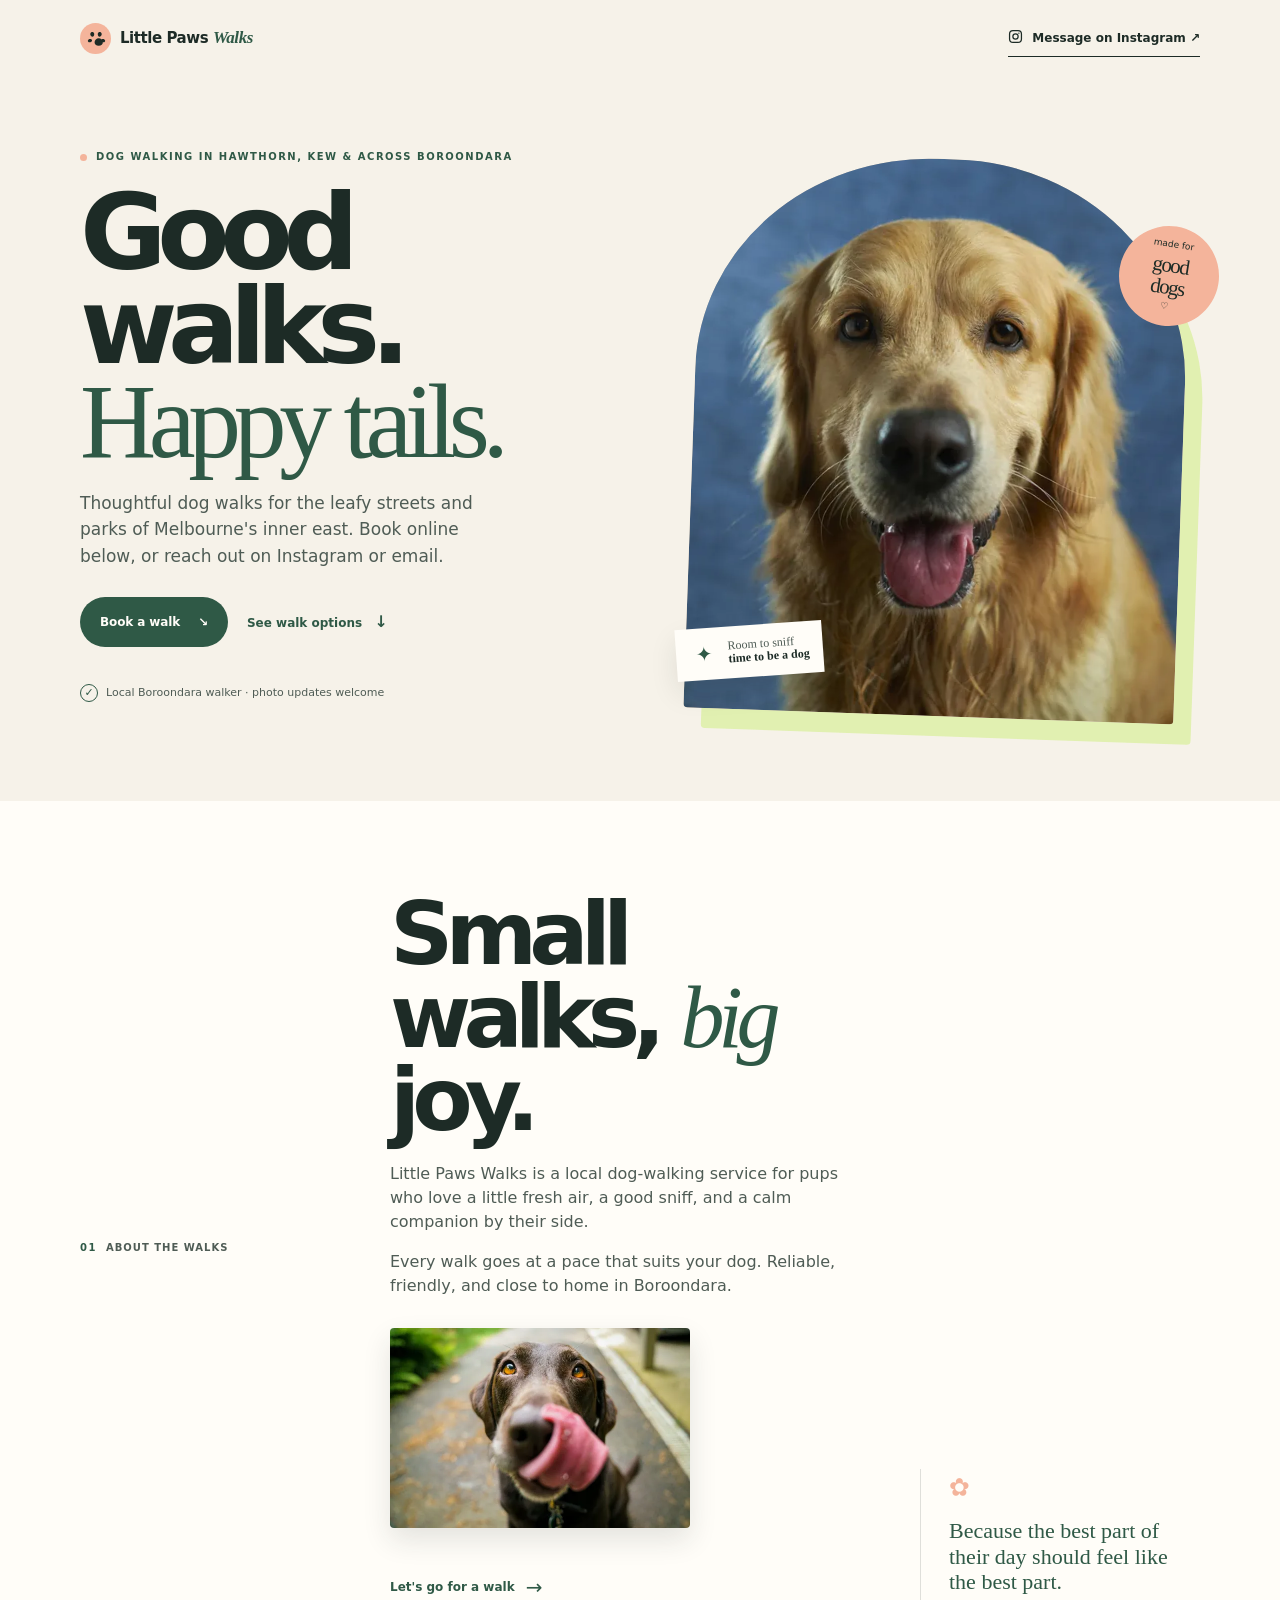
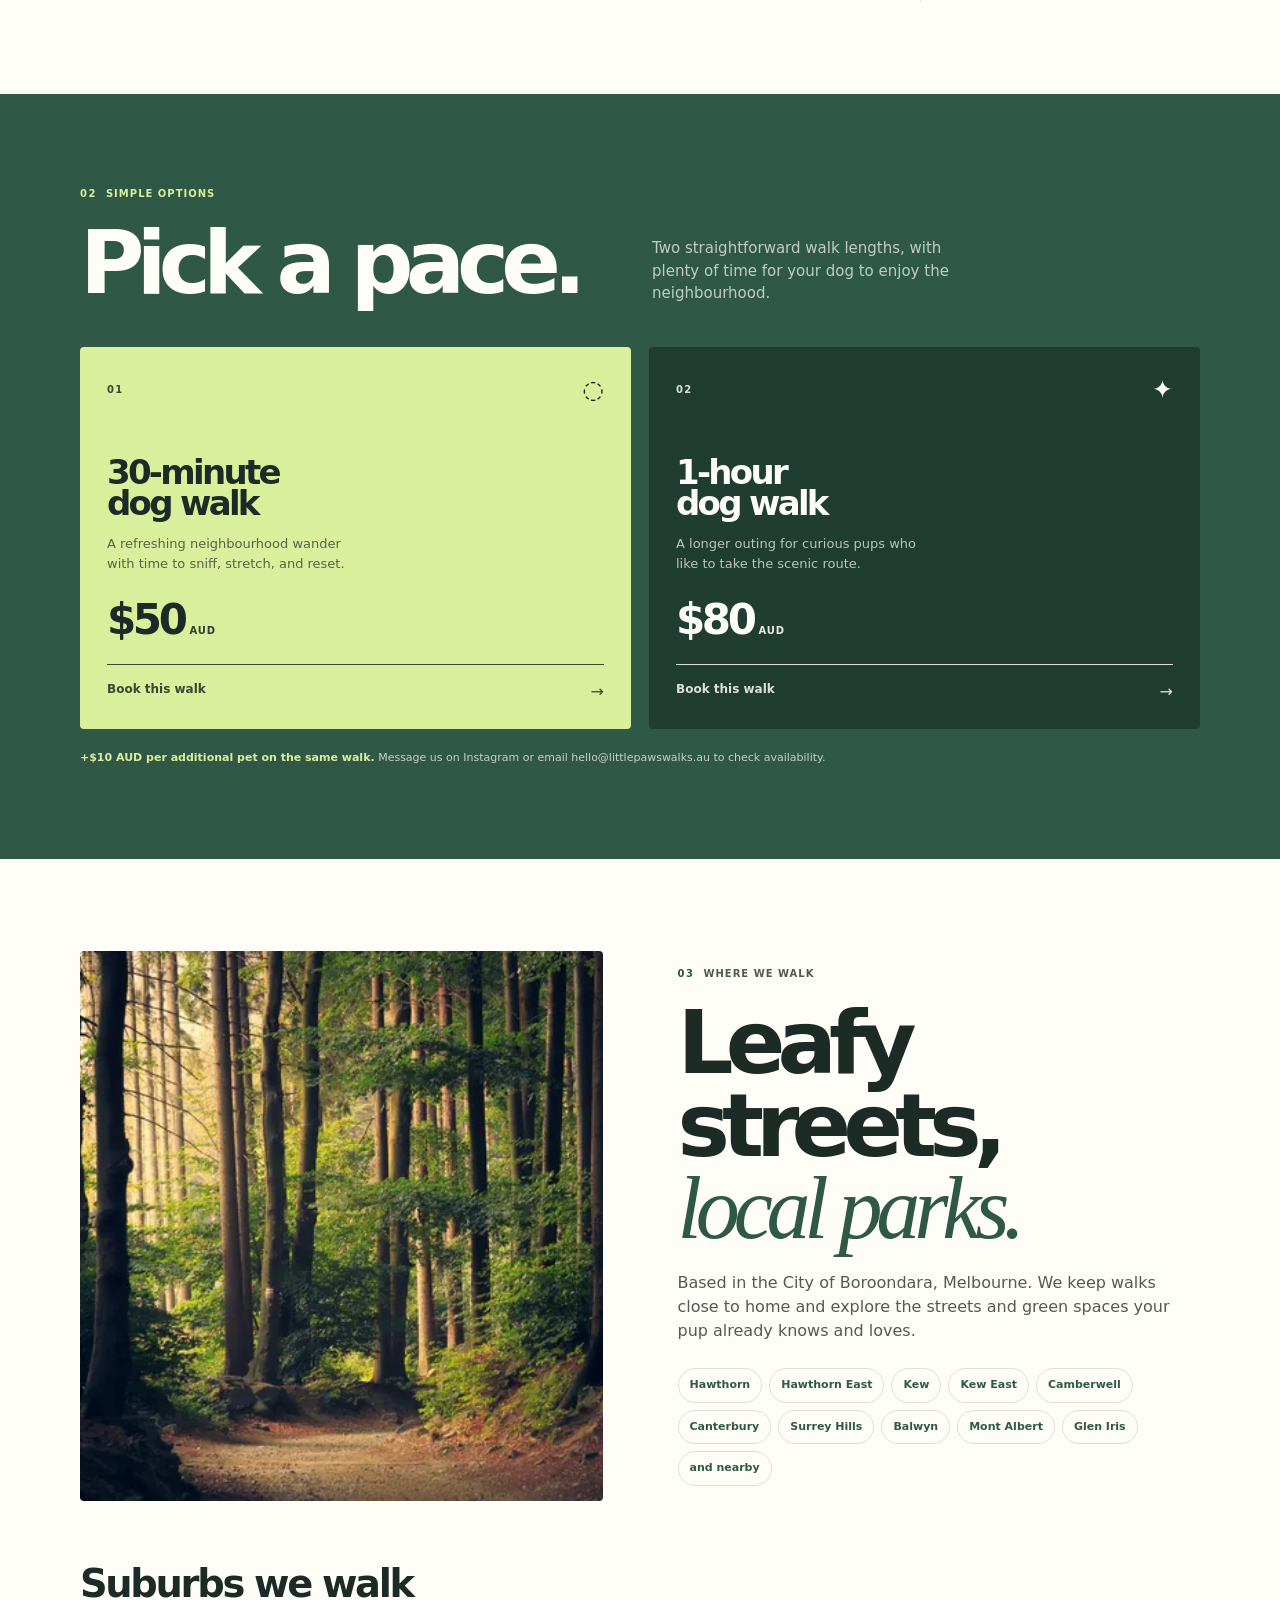
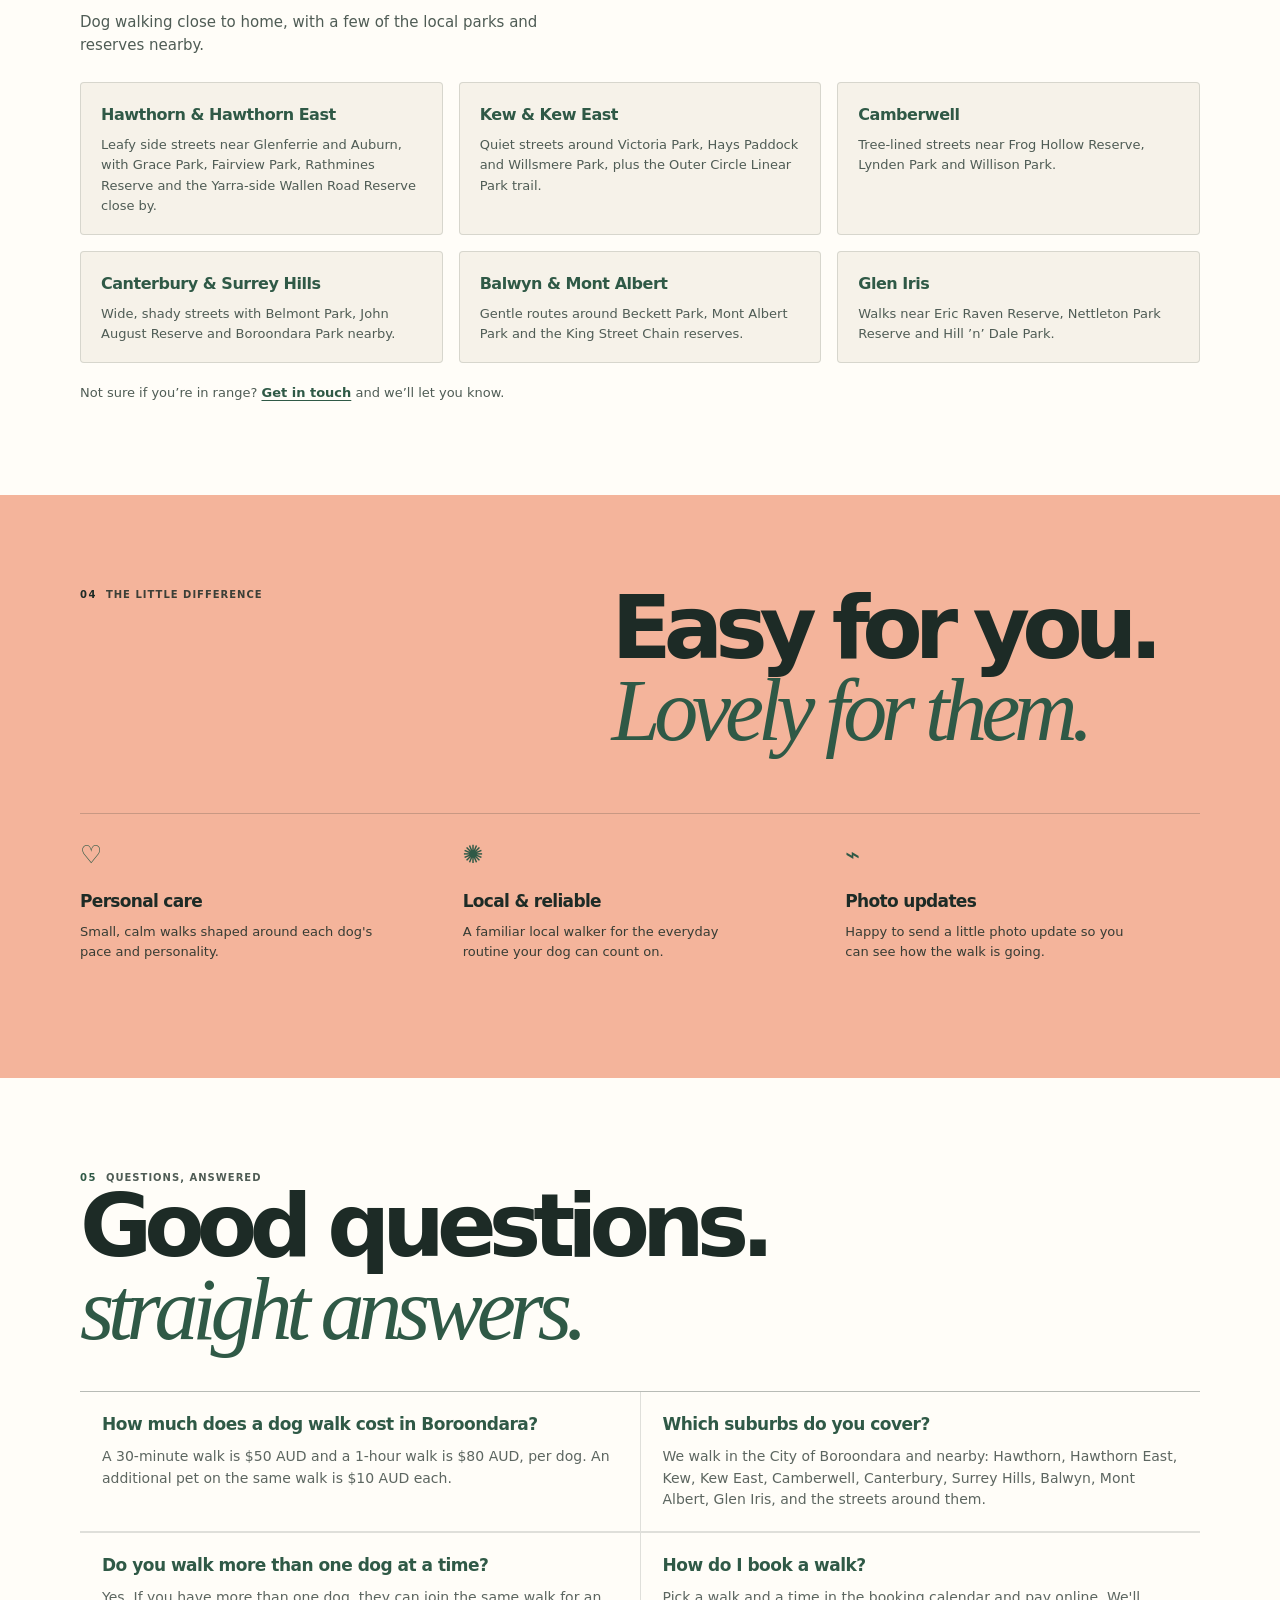
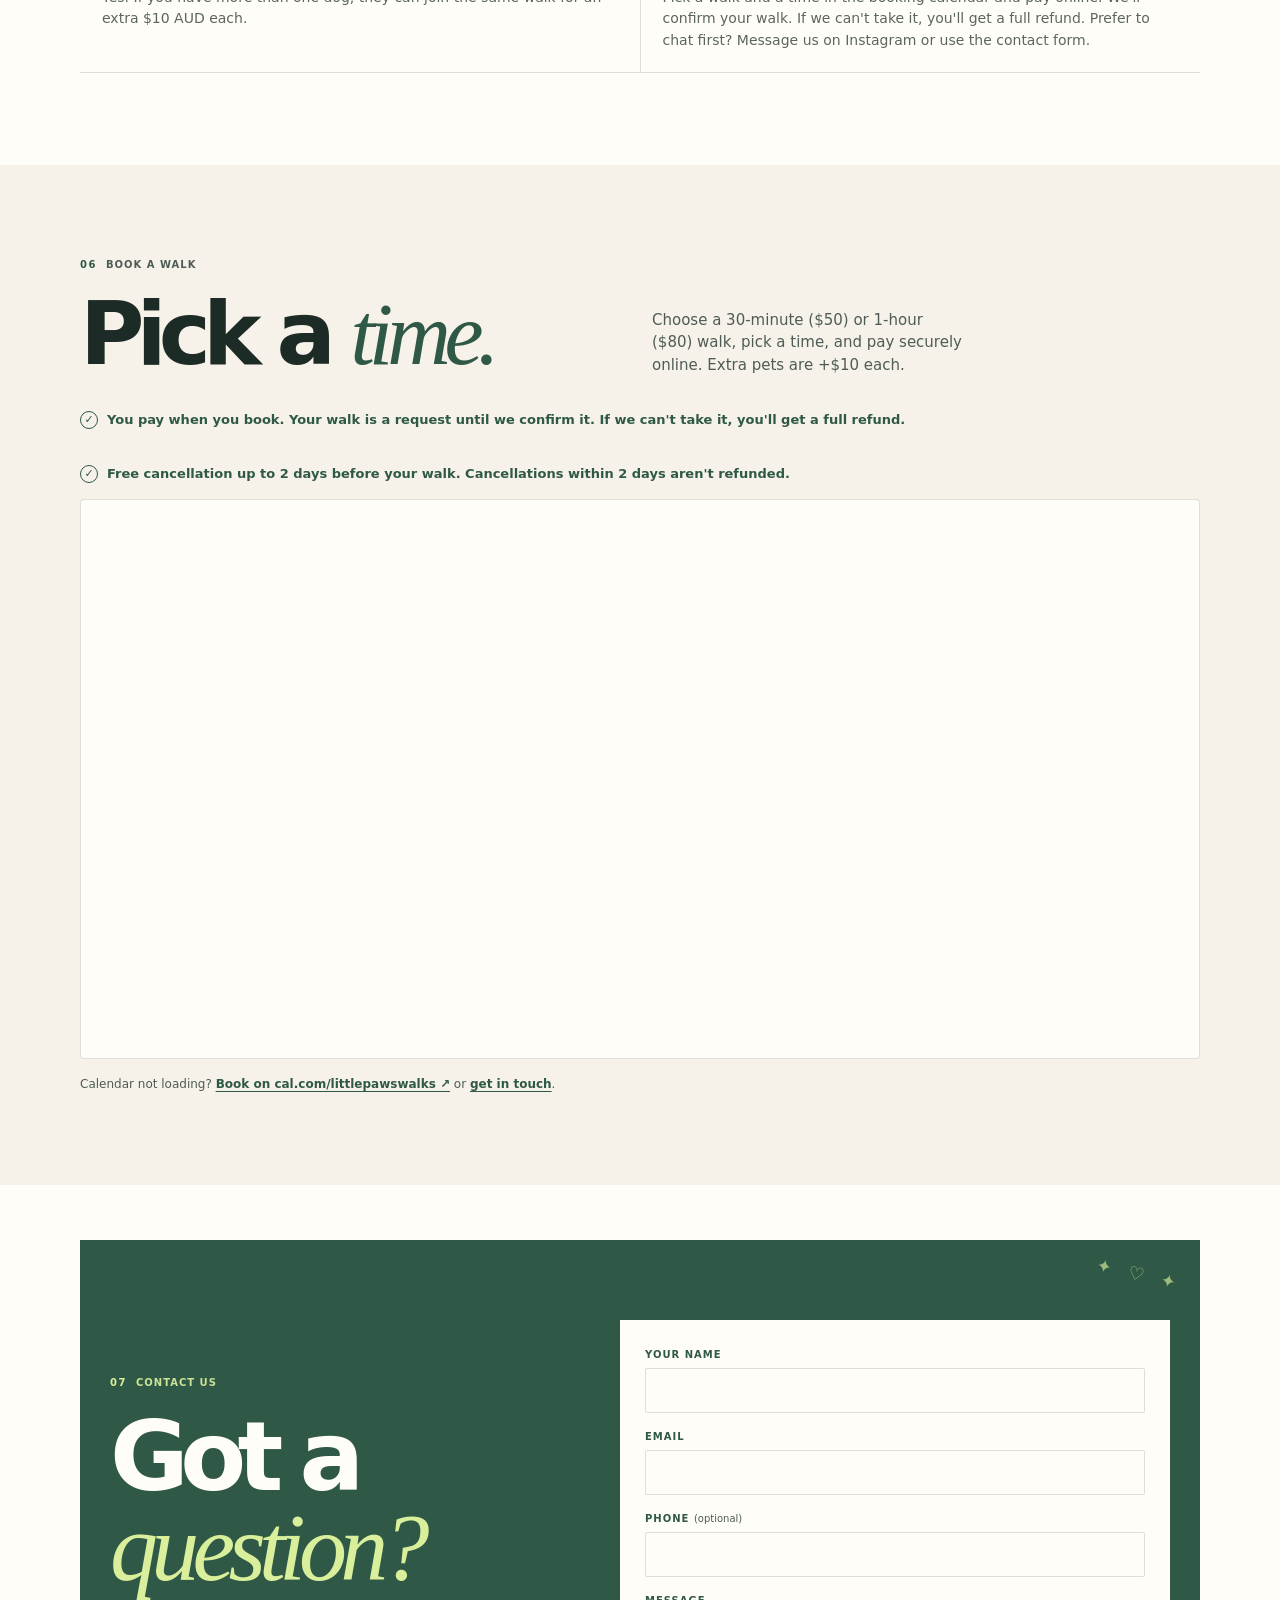
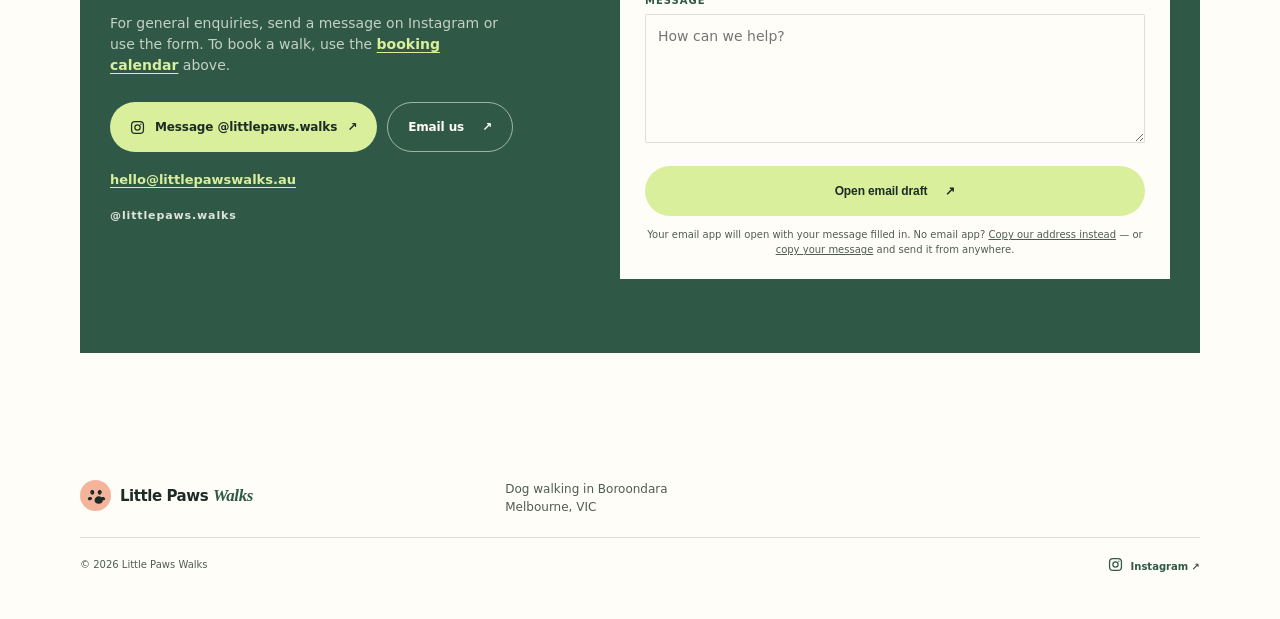
==== index.html @ 353a5e63 "Add FAQPage schema, app icons, geo meta, form copy fallback; fix manifest copy - FAQPage JSON-LD for" ====
<!doctype html>
<html lang="en">
<head>
  <meta charset="utf-8">
  <meta name="viewport" content="width=device-width, initial-scale=1">
  <meta name="description" content="Friendly dog walks in Hawthorn, Kew, Camberwell, Balwyn, Glen Iris and across Boroondara. 30-minute walks $50, 1-hour walks $80. Book online.">
  <title>Dog Walker in Hawthorn, Kew &amp; Boroondara | Little Paws Walks</title>
  <link rel="preload" as="image" type="image/webp" href="assets/dog-on-walk-600.webp" imagesrcset="assets/dog-on-walk-600.webp 600w, assets/dog-on-walk-800.webp 800w, assets/dog-on-walk-1000.webp 1000w" imagesizes="(min-width: 1020px) 490px, (min-width: 700px) 50vw, 100vw" fetchpriority="high">
  <link rel="stylesheet" href="styles.css">
  <link rel="preconnect" href="https://app.cal.com" crossorigin>
  <meta name="robots" content="index, follow">
  <link rel="canonical" href="https://littlepawswalks.au/">
  <meta property="og:type" content="website">
  <meta property="og:url" content="https://littlepawswalks.au/">
  <meta property="og:title" content="Dog Walker in Hawthorn, Kew &amp; Boroondara | Little Paws Walks">
  <meta property="og:site_name" content="Little Paws Walks">
  <meta property="og:locale" content="en_AU">
  <meta property="og:description" content="Friendly dog walks in Hawthorn, Kew, Camberwell, Balwyn, Glen Iris and across Boroondara. 30-minute walks $50, 1-hour walks $80. Book online.">
  <meta property="og:image:alt" content="Smiling golden retriever looking at the camera">
  <meta property="og:image" content="https://littlepawswalks.au/assets/dog-on-walk.jpg">
  <meta property="og:image:width" content="1000">
  <meta property="og:image:height" content="1325">
  <meta name="twitter:card" content="summary_large_image">
  <meta name="twitter:image" content="https://littlepawswalks.au/assets/dog-on-walk.jpg">
  <link rel="icon" href="favicon.svg" type="image/svg+xml">
  <link rel="icon" href="favicon.ico" sizes="32x32">
  <link rel="apple-touch-icon" href="apple-touch-icon.png">
  <meta name="theme-color" content="#2f5946">
  <meta name="color-scheme" content="light">
  <link rel="manifest" href="site.webmanifest">
  <meta name="geo.region" content="AU-VIC">
  <meta name="geo.placename" content="Hawthorn, Melbourne, Victoria, Australia">
  <meta name="geo.position" content="-37.8209;145.0336">
  <meta name="ICBM" content="-37.8209, 145.0336">
</head>
<body>
  <a class="skip-link" href="#main-content">Skip to content</a>

  <header class="site-header">
    <div class="container nav-wrap">
      <a class="brand" href="#top" aria-label="Little Paws Walks home">
        <span class="brand-mark" aria-hidden="true">
          <svg viewBox="0 0 48 48" role="img"><path d="M16.8 21.2c-3.4 0-5.9-3.5-5.2-6.6.6-2.8 3-4.4 5.5-3.6 2.6.8 3.7 3.8 2.8 6.5-.6 2.1-1.8 3.7-3.1 3.7Zm14.4 0c-1.3 0-2.5-1.6-3.1-3.7-.9-2.7.2-5.7 2.8-6.5 2.5-.8 4.9.8 5.5 3.6.7 3.1-1.8 6.6-5.2 6.6Zm-18.7 5.2c-2.9-.9-5.7.7-6.2 3.2-.5 2.3 1.3 4.1 3.9 3.9 2.1-.2 3.9-1.6 5.1-3.2.7-1-1-3.1-2.8-3.9Zm25.2 0c-1.8.8-3.5 2.9-2.8 3.9 1.2 1.6 3 3 5.1 3.2 2.6.2 4.4-1.6 3.9-3.9-.5-2.5-3.3-4.1-6.2-3.2Zm-7.8-1.8c-4.7 0-9 4.2-9 8.8 0 4.5 3.3 7.4 9 7.4s9-2.9 9-7.4c0-4.6-4.3-8.8-9-8.8Z"/></svg>
        </span>
        <span>Little Paws <em>Walks</em></span>
      </a>
      <a class="nav-cta" href="https://ig.me/m/littlepaws.walks" target="_blank" rel="noopener noreferrer"><svg class="ig-icon" viewBox="0 0 24 24" fill="none" stroke="currentColor" stroke-width="2" stroke-linecap="round" stroke-linejoin="round" aria-hidden="true"><rect x="2.5" y="2.5" width="19" height="19" rx="5.5"/><circle cx="12" cy="12" r="4.2"/><circle cx="17.4" cy="6.6" r="1.1" fill="currentColor" stroke="none"/></svg> Message on Instagram <span aria-hidden="true">↗</span></a>
    </div>
  </header>

  <main id="main-content">
    <section class="hero" id="top">
      <div class="container hero-grid">
        <div class="hero-copy">
          <h1 class="eyebrow"><span class="eyebrow-dot" aria-hidden="true"></span> Dog walking in Hawthorn, Kew &amp; across Boroondara</h1>
          <p class="hero-title">Good walks.<br><span>Happy tails.</span></p>
          <p class="hero-intro">Thoughtful dog walks for the leafy streets and parks of Melbourne's inner east. Book online below, or reach out on Instagram or email.</p>
          <div class="hero-actions">
            <a class="button button-primary" href="#book">Book a walk <span aria-hidden="true">↘</span></a>
            <a class="text-link" href="#services">See walk options <span aria-hidden="true">↓</span></a>
          </div>
          <div class="hero-note"><span class="note-check" aria-hidden="true">✓</span> Local Boroondara walker · photo updates welcome</div>
        </div>
        <div class="hero-visual">
          <div class="hero-image-wrap">
            <picture>
              <source type="image/webp" srcset="assets/dog-on-walk-600.webp 600w, assets/dog-on-walk-800.webp 800w, assets/dog-on-walk-1000.webp 1000w" sizes="(min-width: 1020px) 490px, (min-width: 700px) 50vw, 100vw">
              <img src="assets/dog-on-walk.jpg" alt="Smiling golden retriever looking at the camera" width="1000" height="1325" fetchpriority="high" decoding="async">
            </picture>
          </div>
          <div class="photo-note"><span class="photo-note-icon" aria-hidden="true">✦</span><span>Room to sniff<br><strong>time to be a dog</strong></span></div>
          <div class="hero-sticker" aria-hidden="true"><span>made for</span><strong>good<br>dogs</strong><span>♡</span></div>
        </div>
      </div>
    </section>

    <section class="about section-pad" id="about">
      <div class="container about-grid">
        <div class="section-label">01 <span>About the walks</span></div>
        <div class="about-copy">
          <h2>Small walks, <em>big</em> joy.</h2>
          <p>Little Paws Walks is a local dog-walking service for pups who love a little fresh air, a good sniff, and a calm companion by their side.</p>
          <p>Every walk goes at a pace that suits your dog. Reliable, friendly, and close to home in Boroondara.</p>
          <picture>
            <source type="image/webp" srcset="assets/happy-dog-600.webp 600w" sizes="300px">
            <img class="about-image" src="assets/happy-dog.jpg" alt="Chocolate labrador licking its nose on a garden path" width="600" height="400" loading="lazy" decoding="async">
          </picture>
          <a class="arrow-link" href="#book">Let's go for a walk <span aria-hidden="true">→</span></a>
        </div>
        <div class="about-aside">
          <span class="aside-paw" aria-hidden="true">✿</span>
          <p>Because the best part of their day should feel like the best part.</p>
        </div>
      </div>
    </section>

    <section class="services section-pad" id="services">
      <div class="container">
        <div class="section-heading-row">
          <div>
            <div class="section-label">02 <span>Simple options</span></div>
            <h2>Pick a pace.</h2>
          </div>
          <p class="section-lede">Two straightforward walk lengths, with plenty of time for your dog to enjoy the neighbourhood.</p>
        </div>
        <div class="service-cards">
          <article class="service-card service-card-light">
            <div class="service-top"><span class="service-number">01</span><span class="service-icon" aria-hidden="true">◌</span></div>
            <h3>30-minute<br>dog walk</h3>
            <p>A refreshing neighbourhood wander with time to sniff, stretch, and reset.</p>
            <div class="price"><strong>$50</strong><span>AUD</span></div>
            <a class="card-link" href="#book">Book this walk <span aria-hidden="true">→</span></a>
          </article>
          <article class="service-card service-card-dark">
            <div class="service-top"><span class="service-number">02</span><span class="service-icon" aria-hidden="true">✦</span></div>
            <h3>1-hour<br>dog walk</h3>
            <p>A longer outing for curious pups who like to take the scenic route.</p>
            <div class="price"><strong>$80</strong><span>AUD</span></div>
            <a class="card-link" href="#book">Book this walk <span aria-hidden="true">→</span></a>
          </article>
        </div>
        <p class="pricing-note"><strong>+$10 AUD per additional pet on the same walk.</strong> Message us on Instagram or email hello@littlepawswalks.au to check availability.</p>
      </div>
    </section>

    <section class="area section-pad" id="area">
      <div class="container area-grid">
        <div class="area-image-wrap"><picture><source type="image/webp" srcset="assets/leafy-park-600.webp 600w, assets/leafy-park-800.webp 800w, assets/leafy-park-1000.webp 1000w" sizes="(min-width: 700px) 45vw, 100vw"><img src="assets/leafy-park.jpg" alt="Sunlit walking track through tall trees" width="1000" height="666" loading="lazy" decoding="async"></picture></div>
        <div class="area-copy">
          <div class="section-label">03 <span>Where we walk</span></div>
          <h2>Leafy streets,<br><em>local parks.</em></h2>
          <p>Based in the City of Boroondara, Melbourne. We keep walks close to home and explore the streets and green spaces your pup already knows and loves.</p>
          <div class="area-list" aria-label="Service area suburbs">
            <span>Hawthorn</span><span>Hawthorn East</span><span>Kew</span><span>Kew East</span><span>Camberwell</span><span>Canterbury</span><span>Surrey Hills</span><span>Balwyn</span><span>Mont Albert</span><span>Glen Iris</span><span>and nearby</span>
          </div>
        </div>
      </div>
      <div class="container suburbs" id="suburbs">
        <h3 class="suburbs-title">Suburbs we walk</h3>
        <p class="suburbs-lede">Dog walking close to home, with a few of the local parks and reserves nearby.</p>
        <div class="suburb-grid">
          <div class="suburb-card"><h4>Hawthorn &amp; Hawthorn East</h4><p>Leafy side streets near Glenferrie and Auburn, with Grace Park, Fairview Park, Rathmines Reserve and the Yarra-side Wallen Road Reserve close by.</p></div>
          <div class="suburb-card"><h4>Kew &amp; Kew East</h4><p>Quiet streets around Victoria Park, Hays Paddock and Willsmere Park, plus the Outer Circle Linear Park trail.</p></div>
          <div class="suburb-card"><h4>Camberwell</h4><p>Tree-lined streets near Frog Hollow Reserve, Lynden Park and Willison Park.</p></div>
          <div class="suburb-card"><h4>Canterbury &amp; Surrey Hills</h4><p>Wide, shady streets with Belmont Park, John August Reserve and Boroondara Park nearby.</p></div>
          <div class="suburb-card"><h4>Balwyn &amp; Mont Albert</h4><p>Gentle routes around Beckett Park, Mont Albert Park and the King Street Chain reserves.</p></div>
          <div class="suburb-card"><h4>Glen Iris</h4><p>Walks near Eric Raven Reserve, Nettleton Park Reserve and Hill &#8217;n&#8217; Dale Park.</p></div>
        </div>
        <p class="suburbs-note">Not sure if you&#8217;re in range? <a href="#contact">Get in touch</a> and we&#8217;ll let you know.</p>
      </div>
    </section>

    <section class="trust section-pad" id="why">
      <div class="container">
        <div class="trust-header">
          <div class="section-label">04 <span>The little difference</span></div>
          <h2>Easy for you.<br><em>Lovely for them.</em></h2>
        </div>
        <div class="trust-grid">
          <div class="trust-item"><span class="trust-icon" aria-hidden="true">♡</span><h3>Personal care</h3><p>Small, calm walks shaped around each dog's pace and personality.</p></div>
          <div class="trust-item"><span class="trust-icon" aria-hidden="true">✺</span><h3>Local & reliable</h3><p>A familiar local walker for the everyday routine your dog can count on.</p></div>
          <div class="trust-item"><span class="trust-icon" aria-hidden="true">⌁</span><h3>Photo updates</h3><p>Happy to send a little photo update so you can see how the walk is going.</p></div>
        </div>
      </div>
    </section>

    <section class="faq section-pad" id="faq">
      <div class="container">
        <div class="section-label">05 <span>Questions, answered</span></div>
        <h2>Good questions.<br><em>straight answers.</em></h2>
        <div class="faq-grid">
          <div class="faq-item">
            <h3>How much does a dog walk cost in Boroondara?</h3>
            <p>A 30-minute walk is $50 AUD and a 1-hour walk is $80 AUD, per dog. An additional pet on the same walk is $10 AUD each.</p>
          </div>
          <div class="faq-item">
            <h3>Which suburbs do you cover?</h3>
            <p>We walk in the City of Boroondara and nearby: Hawthorn, Hawthorn East, Kew, Kew East, Camberwell, Canterbury, Surrey Hills, Balwyn, Mont Albert, Glen Iris, and the streets around them.</p>
          </div>
          <div class="faq-item">
            <h3>Do you walk more than one dog at a time?</h3>
            <p>Yes. If you have more than one dog, they can join the same walk for an extra $10 AUD each.</p>
          </div>
          <div class="faq-item">
            <h3>How do I book a walk?</h3>
            <p>Pick a walk and a time in the booking calendar and pay online. We'll confirm your walk. If we can't take it, you'll get a full refund. Prefer to chat first? Message us on Instagram or use the contact form.</p>
          </div>
        </div>
      </div>
    </section>

    <section class="book section-pad" id="book">
      <div class="container">
        <div class="section-heading-row">
          <div>
            <div class="section-label">06 <span>Book a walk</span></div>
            <h2>Pick a <em>time.</em></h2>
          </div>
          <p class="section-lede">Choose a 30-minute ($50) or 1-hour ($80) walk, pick a time, and pay securely online. Extra pets are +$10 each.</p>
        </div>
        <p class="book-note"><span class="note-check" aria-hidden="true">✓</span> You pay when you book. Your walk is a request until we confirm it. If we can't take it, you'll get a full refund.</p>
        <p class="book-note"><span class="note-check" aria-hidden="true">✓</span> Free cancellation up to 2 days before your walk. Cancellations within 2 days aren't refunded.</p>
        <div class="cal-embed" id="cal-booking" role="region" aria-label="Booking calendar"><noscript><p>Booking is available at <a href="https://cal.com/littlepawswalks" target="_blank" rel="noopener noreferrer">cal.com/littlepawswalks</a>.</p></noscript></div>
        <p class="book-fallback">Calendar not loading? <a href="https://cal.com/littlepawswalks" target="_blank" rel="noopener noreferrer">Book on cal.com/littlepawswalks ↗</a> or <a href="#contact">get in touch</a>.</p>
      </div>
    </section>

    <section class="contact section-pad" id="contact">
      <div class="container contact-card">
        <div class="contact-paws" aria-hidden="true">✦ &nbsp; ♡ &nbsp; ✦</div>
        <div class="contact-layout">
          <div class="contact-copy">
            <div class="section-label">07 <span>Contact us</span></div>
            <h2>Got a<br><em>question?</em></h2>
            <p>For general enquiries, send a message on Instagram or use the form. To book a walk, use the <a href="#book">booking calendar</a> above.</p>
            <div class="contact-options">
              <a class="button button-light button-ig" href="https://ig.me/m/littlepaws.walks" target="_blank" rel="noopener noreferrer"><svg class="ig-icon" viewBox="0 0 24 24" fill="none" stroke="currentColor" stroke-width="2" stroke-linecap="round" stroke-linejoin="round" aria-hidden="true"><rect x="2.5" y="2.5" width="19" height="19" rx="5.5"/><circle cx="12" cy="12" r="4.2"/><circle cx="17.4" cy="6.6" r="1.1" fill="currentColor" stroke="none"/></svg> Message @littlepaws.walks <span aria-hidden="true">↗</span></a>
              <a class="button button-outline" href="mailto:hello@littlepawswalks.au">Email us <span aria-hidden="true">↗</span></a>
            </div>
            <a class="email-link" href="mailto:hello@littlepawswalks.au">hello@littlepawswalks.au</a>
            <p class="handle">@littlepaws.walks</p>
          </div>

          <form class="booking-form" id="contact-form" aria-label="Contact us">
            <div class="form-row">
              <label for="name">Your name</label>
              <input id="name" name="name" type="text" autocomplete="name" required>
            </div>
            <div class="form-row">
              <label for="email">Email</label>
              <input id="email" name="email" type="email" autocomplete="email" required>
            </div>
            <div class="form-row">
              <label for="phone">Phone <span>(optional)</span></label>
              <input id="phone" name="phone" type="tel" autocomplete="tel">
            </div>
            <div class="form-row">
              <label for="message">Message</label>
              <textarea id="message" name="message" rows="5" placeholder="How can we help?" required></textarea>
            </div>
            <button class="button button-light form-submit" type="submit">Open email draft <span aria-hidden="true">↗</span></button>
            <p class="form-note">Your email app will open with your message filled in. No email app? <a class="form-copy" href="mailto:hello@littlepawswalks.au" id="copy-fallback">Copy our address instead</a> — or <button type="button" class="form-copy" id="copy-details">copy your message</button> and send it from anywhere.</p>
            <p class="form-note form-copied" id="copy-status" role="status" aria-live="polite" hidden>Copied to your clipboard.</p>
          </form>
        </div>
      </div>
    </section>
  </main>

  <footer class="site-footer">
    <div class="container footer-grid">
      <a class="brand footer-brand" href="#top"><span class="brand-mark" aria-hidden="true"><svg viewBox="0 0 48 48"><path d="M16.8 21.2c-3.4 0-5.9-3.5-5.2-6.6.6-2.8 3-4.4 5.5-3.6 2.6.8 3.7 3.8 2.8 6.5-.6 2.1-1.8 3.7-3.1 3.7Zm14.4 0c-1.3 0-2.5-1.6-3.1-3.7-.9-2.7.2-5.7 2.8-6.5 2.5-.8 4.9.8 5.5 3.6.7 3.1-1.8 6.6-5.2 6.6Zm-18.7 5.2c-2.9-.9-5.7.7-6.2 3.2-.5 2.3 1.3 4.1 3.9 3.9 2.1-.2 3.9-1.6 5.1-3.2.7-1-1-3.1-2.8-3.9Zm25.2 0c-1.8.8-3.5 2.9-2.8 3.9 1.2 1.6 3 3 5.1 3.2 2.6.2 4.4-1.6 3.9-3.9-.5-2.5-3.3-4.1-6.2-3.2Zm-7.8-1.8c-4.7 0-9 4.2-9 8.8 0 4.5 3.3 7.4 9 7.4s9-2.9 9-7.4c0-4.6-4.3-8.8-9-8.8Z"/></svg></span><span>Little Paws <em>Walks</em></span></a>
      <p>Dog walking in Boroondara<br>Melbourne, VIC</p>
      <div class="footer-bottom"><span>© 2026 Little Paws Walks</span><a href="https://www.instagram.com/littlepaws.walks/" target="_blank" rel="noopener noreferrer"><svg class="ig-icon" viewBox="0 0 24 24" fill="none" stroke="currentColor" stroke-width="2" stroke-linecap="round" stroke-linejoin="round" aria-hidden="true"><rect x="2.5" y="2.5" width="19" height="19" rx="5.5"/><circle cx="12" cy="12" r="4.2"/><circle cx="17.4" cy="6.6" r="1.1" fill="currentColor" stroke="none"/></svg> Instagram ↗</a></div>
    </div>
  </footer>

  <div class="sticky-cta"><a href="#book">Book a walk <span aria-hidden="true">↘</span></a></div>

  <script>
    (function () {
      var form = document.getElementById('contact-form');
      var status = document.getElementById('copy-status');

      function details() {
        var data = new FormData(form);
        var name = data.get('name');
        return {
          subject: 'Enquiry from ' + (name || 'Little Paws Walks website'),
          body: [
            'Name: ' + name,
            'Email: ' + data.get('email'),
            'Phone: ' + (data.get('phone') || ''),
            '',
            'Message: ' + (data.get('message') || '')
          ].join('\n')
        };
      }

      function flash(message) {
        if (!status) return;
        status.textContent = message;
        status.hidden = false;
        window.clearTimeout(flash.timer);
        flash.timer = window.setTimeout(function () { status.hidden = true; }, 4000);
      }

      function copy(text, message) {
        if (navigator.clipboard && navigator.clipboard.writeText) {
          navigator.clipboard.writeText(text).then(
            function () { flash(message); },
            function () { flash('Copy failed — please select the text manually.'); }
          );
        } else {
          flash('Copying is not supported in this browser — please select the text manually.');
        }
      }

      form.addEventListener('submit', function (event) {
        event.preventDefault();
        var d = details();
        window.location.href = 'mailto:hello@littlepawswalks.au?subject=' +
          encodeURIComponent(d.subject) + '&body=' + encodeURIComponent(d.body);
      });

      var copyDetails = document.getElementById('copy-details');
      if (copyDetails) {
        copyDetails.addEventListener('click', function () {
          var d = details();
          copy('To: hello@littlepawswalks.au\nSubject: ' + d.subject + '\n\n' + d.body,
               'Message copied — paste it into any email app.');
        });
      }

      var copyFallback = document.getElementById('copy-fallback');
      if (copyFallback) {
        copyFallback.addEventListener('click', function (event) {
          event.preventDefault();
          copy('hello@littlepawswalks.au', 'Email address copied.');
        });
      }
    })();
  </script>
  <script type="text/javascript">
    (function (C, A, L) { let p = function (a, ar) { a.q.push(ar); }; let d = C.document; C.Cal = C.Cal || function () { let cal = C.Cal; let ar = arguments; if (!cal.loaded) { cal.ns = {}; cal.q = cal.q || []; d.head.appendChild(d.createElement("script")).src = A; cal.loaded = true; } if (ar[0] === L) { const api = function () { p(api, arguments); }; const namespace = ar[1]; api.q = api.q || []; if (typeof namespace === "string") { cal.ns[namespace] = cal.ns[namespace] || api; p(cal.ns[namespace], ar); p(cal, ["initNamespace", namespace]); } else p(cal, ar); return; } p(cal, ar); }; })(window, "https://app.cal.com/embed/embed.js", "init");
    (function () {
      var target = document.getElementById("cal-booking");
      var started = false;
      function loadCal() {
        if (started) return;
        started = true;
        Cal("init", { origin: "https://app.cal.com" });
        Cal("inline", {
          elementOrSelector: "#cal-booking",
          calLink: "littlepawswalks",
          layout: "month_view",
          config: { layout: "month_view" }
        });
        Cal("ui", { hideEventTypeDetails: false, layout: "month_view", cssVarsPerTheme: { light: { "cal-brand": "#2f5946" } } });
      }
      if (!target) return;
      if ("IntersectionObserver" in window && location.hash !== "#book") {
        var io = new IntersectionObserver(function (entries) {
          if (entries.some(function (e) { return e.isIntersecting; })) { io.disconnect(); loadCal(); }
        }, { rootMargin: "800px 0px" });
        io.observe(target);
      } else {
        loadCal();
      }
    })();
  </script>
  <script type="application/ld+json">
{
  "@context": "https://schema.org",
  "@type": "LocalBusiness",
  "@id": "https://littlepawswalks.au/#business",
  "name": "Little Paws Walks",
  "description": "Friendly local dog walking in Hawthorn, Kew, Camberwell and across the City of Boroondara, Melbourne. 30-minute and 1-hour walks.",
  "url": "https://littlepawswalks.au/",
  "email": "hello@littlepawswalks.au",
  "image": "https://littlepawswalks.au/assets/dog-on-walk.jpg",
  "priceRange": "$50–$80",
  "areaServed": [
    {
      "@type": "AdministrativeArea",
      "name": "City of Boroondara, VIC"
    },
    {
      "@type": "Place",
      "name": "Hawthorn, VIC"
    },
    {
      "@type": "Place",
      "name": "Hawthorn East, VIC"
    },
    {
      "@type": "Place",
      "name": "Kew, VIC"
    },
    {
      "@type": "Place",
      "name": "Kew East, VIC"
    },
    {
      "@type": "Place",
      "name": "Camberwell, VIC"
    },
    {
      "@type": "Place",
      "name": "Canterbury, VIC"
    },
    {
      "@type": "Place",
      "name": "Surrey Hills, VIC"
    },
    {
      "@type": "Place",
      "name": "Balwyn, VIC"
    },
    {
      "@type": "Place",
      "name": "Mont Albert, VIC"
    },
    {
      "@type": "Place",
      "name": "Glen Iris, VIC"
    }
  ],
  "sameAs": [
    "https://www.instagram.com/littlepaws.walks/"
  ],
  "potentialAction": {
    "@type": "ReserveAction",
    "target": "https://cal.com/littlepawswalks"
  },
  "makesOffer": [
    {
      "@type": "Offer",
      "name": "30-minute dog walk",
      "price": "50",
      "priceCurrency": "AUD",
      "url": "https://littlepawswalks.au/#book",
      "itemOffered": {
        "@type": "Service",
        "name": "30-minute dog walk",
        "serviceType": "Dog walking",
        "description": "A refreshing neighbourhood wander with time to sniff, stretch, and reset."
      }
    },
    {
      "@type": "Offer",
      "name": "1-hour dog walk",
      "price": "80",
      "priceCurrency": "AUD",
      "url": "https://littlepawswalks.au/#book",
      "itemOffered": {
        "@type": "Service",
        "name": "1-hour dog walk",
        "serviceType": "Dog walking",
        "description": "A longer outing for curious pups who like to take the scenic route."
      }
    },
    {
      "@type": "Offer",
      "name": "Additional dog on the same walk",
      "price": "10",
      "priceCurrency": "AUD",
      "itemOffered": {
        "@type": "Service",
        "name": "Additional dog",
        "serviceType": "Dog walking",
        "description": "Each extra dog joining the same walk."
      }
    }
  ]
}
  </script>
  <script type="application/ld+json">
  {
    "@context": "https://schema.org",
    "@type": "FAQPage",
    "@id": "https://littlepawswalks.au/#faq",
    "mainEntity": [
      {
        "@type": "Question",
        "name": "How much does a dog walk cost in Boroondara?",
        "acceptedAnswer": {
          "@type": "Answer",
          "text": "A 30-minute walk is $50 AUD and a 1-hour walk is $80 AUD, per dog. An additional pet on the same walk is $10 AUD each."
        }
      },
      {
        "@type": "Question",
        "name": "Which suburbs do you cover?",
        "acceptedAnswer": {
          "@type": "Answer",
          "text": "We walk in the City of Boroondara and nearby: Hawthorn, Hawthorn East, Kew, Kew East, Camberwell, Canterbury, Surrey Hills, Balwyn, Mont Albert, Glen Iris, and the streets around them."
        }
      },
      {
        "@type": "Question",
        "name": "Do you walk more than one dog at a time?",
        "acceptedAnswer": {
          "@type": "Answer",
          "text": "Yes. If you have more than one dog, they can join the same walk for an extra $10 AUD each."
        }
      },
      {
        "@type": "Question",
        "name": "How do I book a walk?",
        "acceptedAnswer": {
          "@type": "Answer",
          "text": "Pick a walk and a time in the booking calendar and pay online. We'll confirm your walk. If we can't take it, you'll get a full refund. Prefer to chat first? Message us on Instagram or use the contact form."
        }
      },
      {
        "@type": "Question",
        "name": "What is the cancellation policy?",
        "acceptedAnswer": {
          "@type": "Answer",
          "text": "Free cancellation up to 2 days before your walk. Cancellations within 2 days aren't refunded."
        }
      }
    ]
  }
  </script>
</body>
</html>
---- styles.css ----
:root {
  --cream: #f6f2e9;
  --paper: #fffdf8;
  --ink: #1d2b26;
  --muted: #4f5c55;
  --green: #2f5946;
  --green-deep: #1f3e31;
  --lime: #d9ef9b;
  --peach: #f4b49b;
  --line: rgba(29, 43, 38, .14);
  --serif: Georgia, 'Times New Roman', serif;
  --sans: Inter, ui-sans-serif, system-ui, -apple-system, BlinkMacSystemFont, 'Segoe UI', sans-serif;
}

* { box-sizing: border-box; }
html { scroll-behavior: smooth; }
body { margin: 0; background: var(--cream); color: var(--ink); font-family: var(--sans); line-height: 1.5; }
img { display: block; max-width: 100%; height: auto; }
a { color: inherit; }
.container { width: min(1120px, calc(100% - 40px)); margin-inline: auto; }
.skip-link { position: absolute; left: 12px; top: -60px; z-index: 10; padding: 10px 14px; background: var(--lime); color: var(--ink); border-radius: 3px; }
.skip-link:focus { top: 12px; }

.site-header { position: absolute; top: 0; z-index: 5; width: 100%; color: var(--ink); }
.nav-wrap { display: flex; align-items: center; justify-content: space-between; min-height: 76px; }
.brand { display: inline-flex; align-items: center; gap: 9px; font-size: 15px; font-weight: 800; letter-spacing: -.03em; text-decoration: none; }
.brand em { color: var(--green); font-family: var(--serif); font-size: 17px; font-weight: 600; }
.brand-mark { display: grid; place-items: center; width: 31px; height: 31px; background: var(--peach); border-radius: 50%; }
.brand-mark svg { width: 22px; height: 22px; fill: var(--ink); }
.nav-cta { display: none; font-size: 12px; font-weight: 750; text-decoration: none; }
.nav-cta .ig-icon { vertical-align: -2px; margin-right: 5px; }

.hero { min-height: 710px; padding: 124px 0 76px; overflow: hidden; background: var(--cream); }
.hero-grid { display: grid; align-items: center; gap: 48px; }
.eyebrow, .section-label { color: var(--green); font-size: 10px; font-weight: 800; letter-spacing: .15em; text-transform: uppercase; }
.eyebrow { display: flex; align-items: center; gap: 9px; margin: 0 0 22px; line-height: 1.4; }
.hero picture, .area-image-wrap picture { display: block; }
.eyebrow-dot { width: 7px; height: 7px; background: var(--peach); border-radius: 50%; }
h1, h2, h3, p { margin-top: 0; }
.hero-title { max-width: 620px; margin-top: 0; line-height: .89; margin-bottom: 21px; font-size: clamp(3.65rem, 16vw, 6.8rem); font-weight: 800; letter-spacing: -.09em; }
.hero-title span, h2 em { color: var(--green); font-family: var(--serif); font-weight: 400; letter-spacing: -.07em; }
.hero-intro { max-width: 420px; margin-bottom: 28px; color: var(--muted); font-size: 17px; line-height: 1.55; }
.hero-actions { display: flex; align-items: center; flex-wrap: wrap; gap: 19px; }
.button { display: inline-flex; align-items: center; justify-content: center; gap: 18px; min-height: 50px; padding: 0 20px; border-radius: 999px; font-size: 12px; font-weight: 800; letter-spacing: -.01em; text-decoration: none; transition: transform .2s ease, box-shadow .2s ease; }
.button:hover, .button:focus-visible { transform: translateY(-2px); box-shadow: 0 8px 20px rgba(29, 43, 38, .14); }
.button-primary { background: var(--green); color: var(--paper); }
.button-light { background: var(--lime); color: var(--ink); }
.text-link, .arrow-link, .card-link { font-size: 12px; font-weight: 800; text-decoration: none; }
.text-link { color: var(--green); }
.text-link span { margin-left: 8px; font-size: 16px; }
.hero-note { display: flex; align-items: center; gap: 8px; margin-top: 37px; color: var(--muted); font-size: 11px; }
.note-check { display: grid; place-items: center; width: 18px; height: 18px; border: 1px solid var(--green); border-radius: 50%; color: var(--green); font-size: 11px; }
.hero-visual { position: relative; max-width: 520px; margin: 0 auto; }
.hero-image-wrap { overflow: hidden; border-radius: 48% 48% 4px 4px / 39% 39% 4px 4px; transform: rotate(2deg); background: #d4c6b3; box-shadow: 18px 20px 0 rgba(217, 239, 155, .7); }
.hero-image-wrap img { width: 100%; aspect-ratio: .88; object-fit: cover; }
.hero-sticker { position: absolute; top: 12%; right: -12px; display: grid; place-items: center; width: 100px; height: 100px; padding: 12px; background: var(--peach); border-radius: 50%; color: var(--ink); font-size: 9px; line-height: 1.05; text-align: center; transform: rotate(9deg); }
.hero-sticker strong { font-family: var(--serif); font-size: 21px; font-weight: 400; letter-spacing: -.07em; }
.photo-note { position: absolute; left: -17px; bottom: 7%; display: flex; align-items: center; gap: 10px; padding: 12px 14px; background: var(--paper); color: var(--muted); font-family: var(--serif); font-size: 12px; line-height: 1.1; box-shadow: 0 12px 28px rgba(29, 43, 38, .1); transform: rotate(-4deg); }
.photo-note strong { color: var(--ink); font-weight: 600; }
.photo-note-icon { display: grid; place-items: center; width: 28px; height: 28px; color: var(--green); font-family: var(--sans); font-size: 20px; }

.section-pad { padding: 92px 0; }
.about { background: var(--paper); }
.about-grid { display: grid; gap: 28px; }
.section-label { display: flex; align-items: center; gap: 9px; }
.section-label span { color: var(--muted); font-weight: 700; letter-spacing: .1em; }
h2 { margin-bottom: 20px; font-size: clamp(2.65rem, 10vw, 5.5rem); letter-spacing: -.09em; line-height: .94; }
.about-copy p, .area-copy > p { max-width: 510px; color: var(--muted); font-size: 16px; }
.about-copy p + p { margin-top: 10px; }
.about-image { width: 100%; max-width: 300px; aspect-ratio: 3 / 2; margin: 30px 0; border-radius: 4px; object-fit: cover; box-shadow: 0 12px 28px rgba(29,43,38,.12); }
.arrow-link { display: inline-flex; align-items: center; gap: 11px; margin-top: 14px; color: var(--green); }
.arrow-link span { font-size: 20px; font-weight: 400; }
.about-aside { align-self: end; padding: 26px; border-top: 1px solid var(--line); color: var(--green); }
.about-aside p { max-width: 280px; margin: 0; font-family: var(--serif); font-size: 22px; line-height: 1.15; }
.aside-paw { display: block; margin-bottom: 12px; color: var(--peach); font-family: var(--sans); font-size: 25px; }

.services { background: var(--green); color: var(--paper); }
.services .section-label, .services .section-label span { color: var(--lime); }
.services .section-label span { opacity: 1; }
.section-heading-row { display: grid; gap: 24px; }
.section-heading-row h2 { margin-top: 21px; margin-bottom: 0; }
.section-lede { max-width: 310px; align-self: end; margin: 0; color: rgba(255,253,248,.7); font-size: 15px; }
.service-cards { display: grid; gap: 14px; margin-top: 42px; }
.service-card { min-height: 365px; padding: 25px 22px 23px; border-radius: 4px; display: flex; flex-direction: column; }
.service-card-light { background: var(--lime); color: var(--ink); }
.service-card-dark { background: var(--green-deep); color: var(--paper); }
.service-top { display: flex; align-items: center; justify-content: space-between; }
.service-number { font-size: 10px; font-weight: 800; letter-spacing: .13em; opacity: .85; }
.service-icon { font-size: 25px; line-height: 1; }
.service-card h3 { margin: 55px 0 15px; font-size: 34px; letter-spacing: -.08em; line-height: .92; }
.service-card p { max-width: 260px; margin-bottom: 26px; font-size: 13px; line-height: 1.5; opacity: .7; }
.price { display: flex; align-items: baseline; gap: 5px; margin-top: auto; }
.price strong { font-size: 42px; letter-spacing: -.08em; line-height: 1; }
.price span { font-size: 10px; font-weight: 800; letter-spacing: .08em; opacity: .9; }
.card-link { display: flex; justify-content: space-between; margin-top: 23px; padding-top: 15px; border-top: 1px solid currentColor; opacity: .85; }
.card-link span { font-size: 16px; font-weight: 400; }
.pricing-note { margin: 21px 0 0; color: rgba(255,253,248,.72); font-size: 11px; }
.pricing-note strong { color: var(--lime); font-weight: 800; }

.area { background: var(--paper); }
.area-grid { display: grid; gap: 42px; align-items: center; }
.area-image-wrap { overflow: hidden; border-radius: 4px; }
.area-image-wrap img { width: 100%; aspect-ratio: 1.1; object-fit: cover; }
.area-copy h2 { margin-top: 21px; }
.area-list { display: flex; flex-wrap: wrap; gap: 7px; margin-top: 25px; }
.suburbs { margin-top: 64px; }
.suburbs-title { margin: 0 0 8px; font-size: clamp(1.7rem, 6vw, 2.4rem); letter-spacing: -.06em; line-height: 1; }
.suburbs-lede { max-width: 520px; margin: 0 0 26px; color: var(--muted); font-size: 15px; }
.suburb-grid { display: grid; gap: 12px; }
.suburb-card { padding: 20px 20px 18px; border: 1px solid var(--line); border-radius: 4px; background: var(--cream); }
.suburb-card h4 { margin: 0 0 8px; color: var(--green); font-size: 16px; letter-spacing: -.03em; }
.suburb-card p { margin: 0; color: var(--muted); font-size: 13px; line-height: 1.55; }
.suburbs-note { margin: 20px 0 0; color: var(--muted); font-size: 13px; }
.suburbs-note a { color: var(--green); font-weight: 800; text-underline-offset: 3px; }
.area-list span { padding: 8px 11px; border: 1px solid var(--line); border-radius: 99px; color: var(--green); font-size: 11px; font-weight: 700; }

.trust { background: var(--peach); }
.trust .section-label { color: var(--ink); }
.trust .section-label span { color: var(--ink); opacity: .85; }
.trust-header h2 { margin-top: 21px; }
.trust-grid { display: grid; gap: 0; margin-top: 40px; border-top: 1px solid rgba(29,43,38,.2); }
.trust-item { padding: 22px 0 25px; border-bottom: 1px solid rgba(29,43,38,.2); }
.trust-icon { display: block; margin-bottom: 15px; color: var(--green); font-size: 25px; }
.faq { background: var(--paper); }
.faq-grid {
  display: grid;
  gap: 1px;
  margin-top: 40px;
  background: rgba(29,43,38,.14);
  border-top: 1px solid rgba(29,43,38,.2);
}
.faq-item {
  padding: 20px 24px;
  background: var(--paper);
  border-bottom: 1px solid rgba(29,43,38,.14);
}
.faq-item h3 {
  margin-bottom: 8px;
  font-size: 17px;
  letter-spacing: -.03em;
  color: var(--green);
}
.faq-item p {
  margin: 0;
  color: rgba(29,43,38,.72);
  font-size: 14px;
  line-height: 1.55;
}
.trust-item h3 { margin-bottom: 8px; font-size: 17px; letter-spacing: -.04em; }
.trust-item p { max-width: 300px; margin: 0; color: rgba(29,43,38,.88); font-size: 13px; }

.book { background: var(--cream); }
.book .section-heading-row h2 { margin-top: 21px; margin-bottom: 0; }
.book .section-lede { color: var(--muted); }
.book-note { display: flex; align-items: center; gap: 9px; margin: 34px 0 16px; color: var(--green); font-size: 13px; font-weight: 700; }
.book-note .note-check { flex: none; }
.cal-embed { width: 100%; min-height: 560px; overflow: auto; padding: 8px; background: var(--paper); border: 1px solid var(--line); border-radius: 4px; }
.book-fallback { margin: 16px 0 0; color: var(--muted); font-size: 12px; }
.book-fallback a { color: var(--green); font-weight: 800; text-underline-offset: 3px; }

.contact { padding-top: 55px; background: var(--paper); }
.contact-card { position: relative; overflow: hidden; padding: 57px 25px 53px; background: var(--green); color: var(--paper); }
.contact-layout { display: grid; gap: 38px; }
.contact-copy { text-align: center; }
.contact-card .section-label { justify-content: center; color: var(--lime); }
.contact-card .section-label span { color: rgba(217,239,155,.92); }
.contact-card h2 { margin: 22px 0 20px; font-size: clamp(3.2rem, 14vw, 6rem); }
.contact-card h2 em { color: var(--lime); }
.contact-copy > p:not(.handle):not(.email-note) a { color: var(--lime); font-weight: 800; text-underline-offset: 3px; }
.contact-copy > p:not(.handle):not(.email-note) { max-width: 390px; margin: 0 auto 26px; color: rgba(255,253,248,.72); font-size: 14px; }
.contact-card .button { position: relative; z-index: 1; }
.contact-options { display: flex; flex-wrap: wrap; justify-content: center; gap: 10px; }
.button-outline { border: 1px solid rgba(255,253,248,.55); color: var(--paper); }
.ig-icon { width: 15px; height: 15px; flex: none; }
.button-ig { gap: 10px; }
.email-link { display: inline-block; margin-top: 18px; color: var(--lime); font-size: 13px; font-weight: 800; text-underline-offset: 3px; }
.email-note { margin: 6px 0 0; color: rgba(255,253,248,.48); font-size: 10px; }
.handle { margin: 17px 0 0; color: rgba(255,253,248,.85); font-size: 11px; font-weight: 700; letter-spacing: .08em; }
.booking-form { padding: 23px 20px 20px; background: var(--paper); color: var(--ink); text-align: left; }
.form-row { margin-bottom: 16px; }
.form-row-half { display: grid; gap: 16px; }
.booking-form label { display: block; margin-bottom: 6px; color: var(--green); font-size: 10px; font-weight: 800; letter-spacing: .1em; text-transform: uppercase; }
.booking-form label span { color: var(--muted); font-weight: 500; letter-spacing: 0; text-transform: none; }
.booking-form input, .booking-form select, .booking-form textarea { width: 100%; border: 1px solid var(--line); border-radius: 2px; background: var(--paper); color: var(--ink); font: inherit; font-size: 14px; padding: 11px 12px; }
.booking-form input:focus, .booking-form select:focus, .booking-form textarea:focus { outline: 2px solid var(--lime); outline-offset: 1px; border-color: var(--green); }
.booking-form textarea { min-height: 100px; resize: vertical; }
.form-submit { width: 100%; border: 0; cursor: pointer; }
.form-note { margin: 11px 0 0; color: var(--muted); font-size: 10px; text-align: center; }
.form-copy { display: inline; padding: 0; border: 0; background: none; color: inherit; font: inherit; text-decoration: underline; cursor: pointer; }
.form-copy:hover, .form-copy:focus-visible { color: var(--ink); }
.form-copied { color: var(--green); font-weight: 800; }
.contact-paws { position: absolute; top: 20px; right: 23px; color: rgba(217,239,155,.65); font-size: 18px; transform: rotate(13deg); }

.site-footer { padding: 35px 0 95px; background: var(--paper); }
.footer-grid { display: grid; gap: 21px; }
.footer-brand { width: fit-content; }
.footer-grid > p { margin: 0; color: var(--muted); font-size: 12px; }
.footer-bottom { display: flex; justify-content: space-between; gap: 20px; padding-top: 19px; border-top: 1px solid var(--line); color: var(--muted); font-size: 10px; }
.footer-bottom a { color: var(--green); font-weight: 800; text-decoration: none; }
.footer-bottom a .ig-icon { vertical-align: -2px; margin-right: 4px; }
.sticky-cta { position: fixed; z-index: 4; right: 13px; bottom: 13px; left: 13px; }
.sticky-cta a { display: flex; align-items: center; justify-content: center; gap: 14px; min-height: 49px; border-radius: 999px; background: var(--green-deep); color: var(--paper); box-shadow: 0 8px 30px rgba(29,43,38,.22); font-size: 12px; font-weight: 800; text-decoration: none; }
.sticky-cta span { color: var(--lime); font-size: 16px; }

@media (min-width: 700px) {
  .container { width: min(1120px, calc(100% - 80px)); }
  .nav-cta { display: inline-block; padding: 9px 0; border-bottom: 1px solid var(--ink); }
  .hero { padding-top: 150px; }
  .hero-grid { grid-template-columns: .9fr 1.1fr; gap: 70px; }
  .hero-visual { width: 100%; }
  .about-grid { grid-template-columns: .65fr 1.2fr .7fr; gap: 50px; }
  .about-aside { padding: 0 0 8px 28px; border-top: 0; border-left: 1px solid var(--line); }
  .section-heading-row { grid-template-columns: 1fr 1fr; }
  .service-cards { grid-template-columns: 1fr 1fr; gap: 18px; }
  .service-card { padding: 30px 27px 25px; }
  .area-grid { grid-template-columns: 1fr 1fr; gap: 75px; }
  .area-image-wrap img { aspect-ratio: .95; }
  .suburb-grid { grid-template-columns: repeat(2, 1fr); gap: 16px; }
  .trust-header { display: grid; grid-template-columns: .9fr 1.1fr; align-items: start; gap: 50px; }
  .trust-header h2 { margin-top: 0; }
  .trust-grid { grid-template-columns: repeat(3, 1fr); gap: 28px; }
  .trust-item { border-bottom: 0; }
  .contact-card { padding: 80px 30px 74px; }
  .contact-layout { grid-template-columns: .9fr 1.1fr; gap: 60px; align-items: center; }
  .contact-copy { text-align: left; }
  .contact-card .section-label { justify-content: flex-start; }
  .contact-copy > p:not(.handle):not(.email-note) { margin-left: 0; }
  .contact-options { justify-content: flex-start; }
  .booking-form { padding: 27px 25px 22px; }
  .form-row-half { grid-template-columns: 1fr 1fr; }
  .faq-grid { grid-template-columns: 1fr 1fr; }
  .faq-item { padding: 20px 22px; }
  .site-footer { padding-bottom: 45px; }
  .footer-grid { grid-template-columns: 1.2fr 1fr 1fr; align-items: start; }
  .footer-bottom { grid-column: 1 / -1; }
  .sticky-cta { display: none; }
  .cal-embed { padding: 16px; }
}

@media (min-width: 1020px) {
  .hero-grid { grid-template-columns: 1fr 1fr; }
  .hero-copy { padding-bottom: 23px; }
  .hero-visual { max-width: 490px; }
  .hero-sticker { right: -36px; }
  .suburb-grid { grid-template-columns: repeat(3, 1fr); }
  .hero-title { font-size: 6.6rem; }
}

@media (prefers-reduced-motion: reduce) {
  html { scroll-behavior: auto; }
  *, *::before, *::after { transition: none !important; animation: none !important; }
}
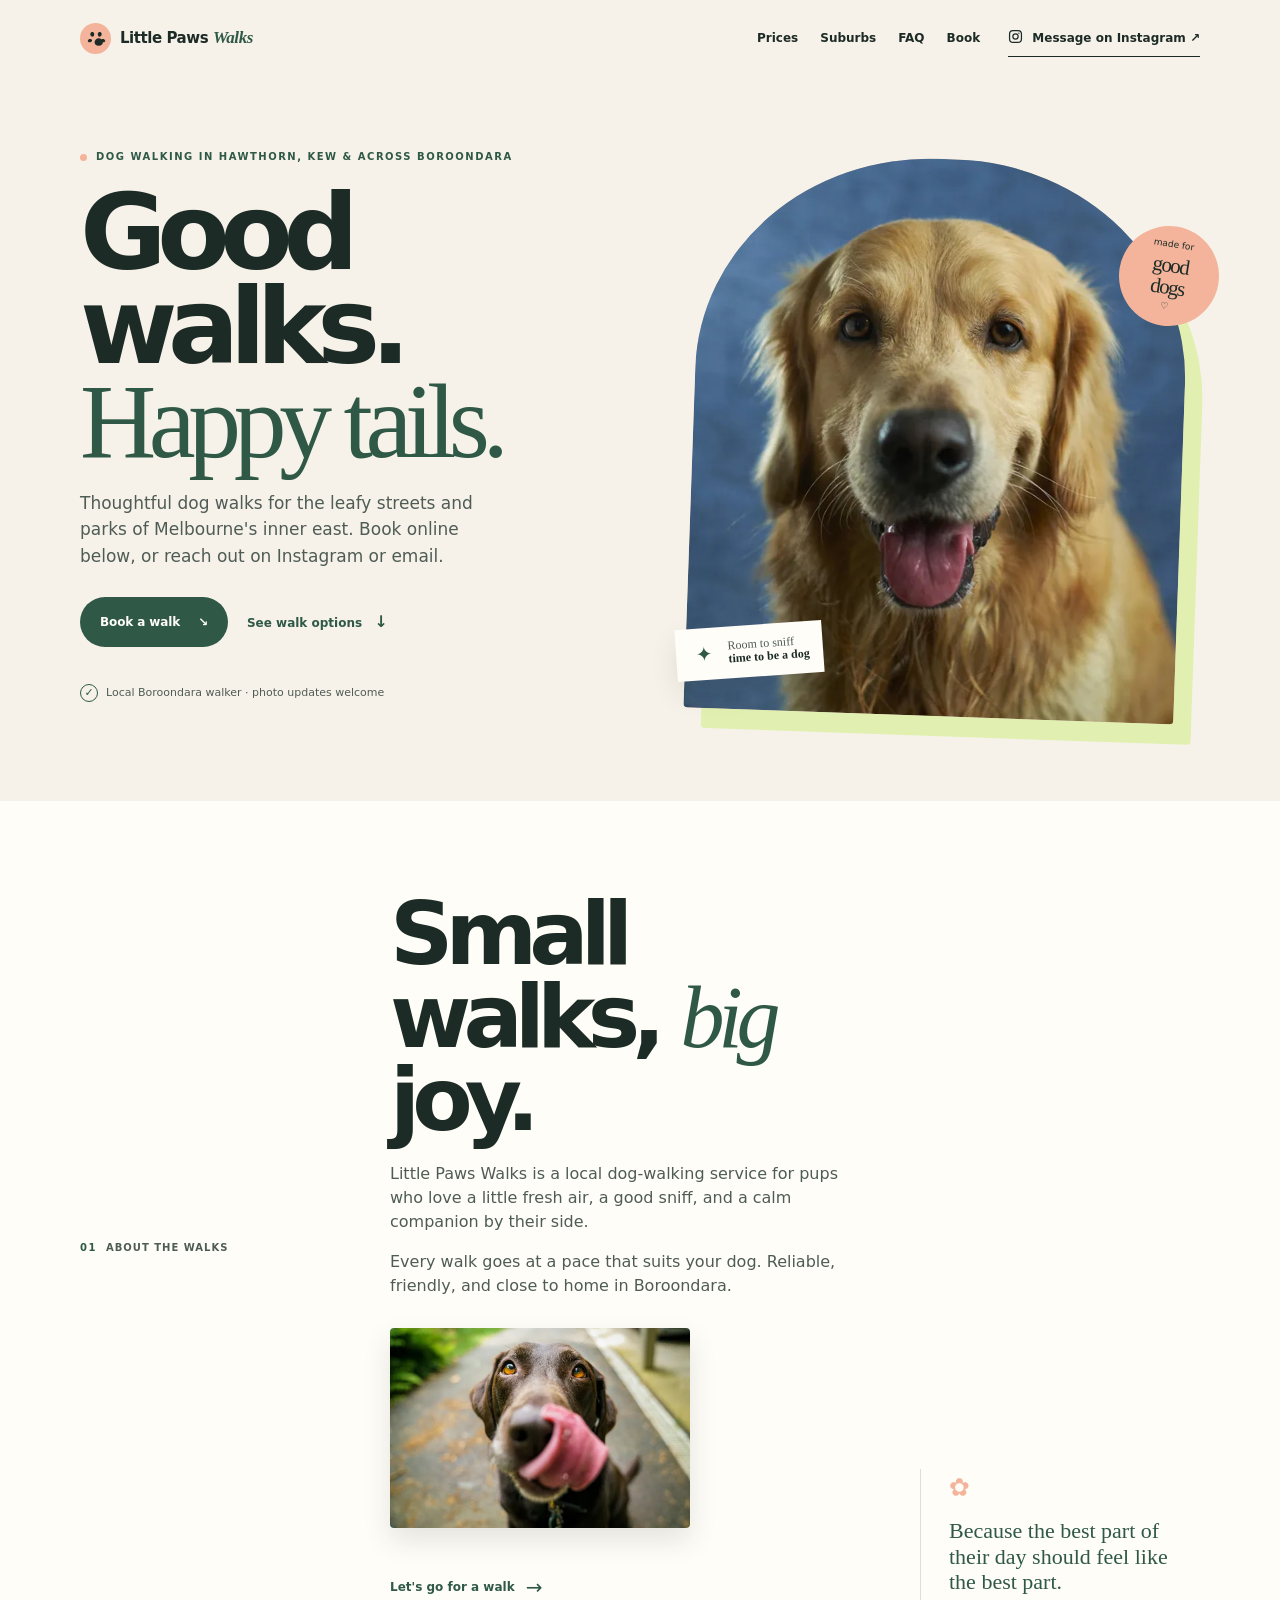
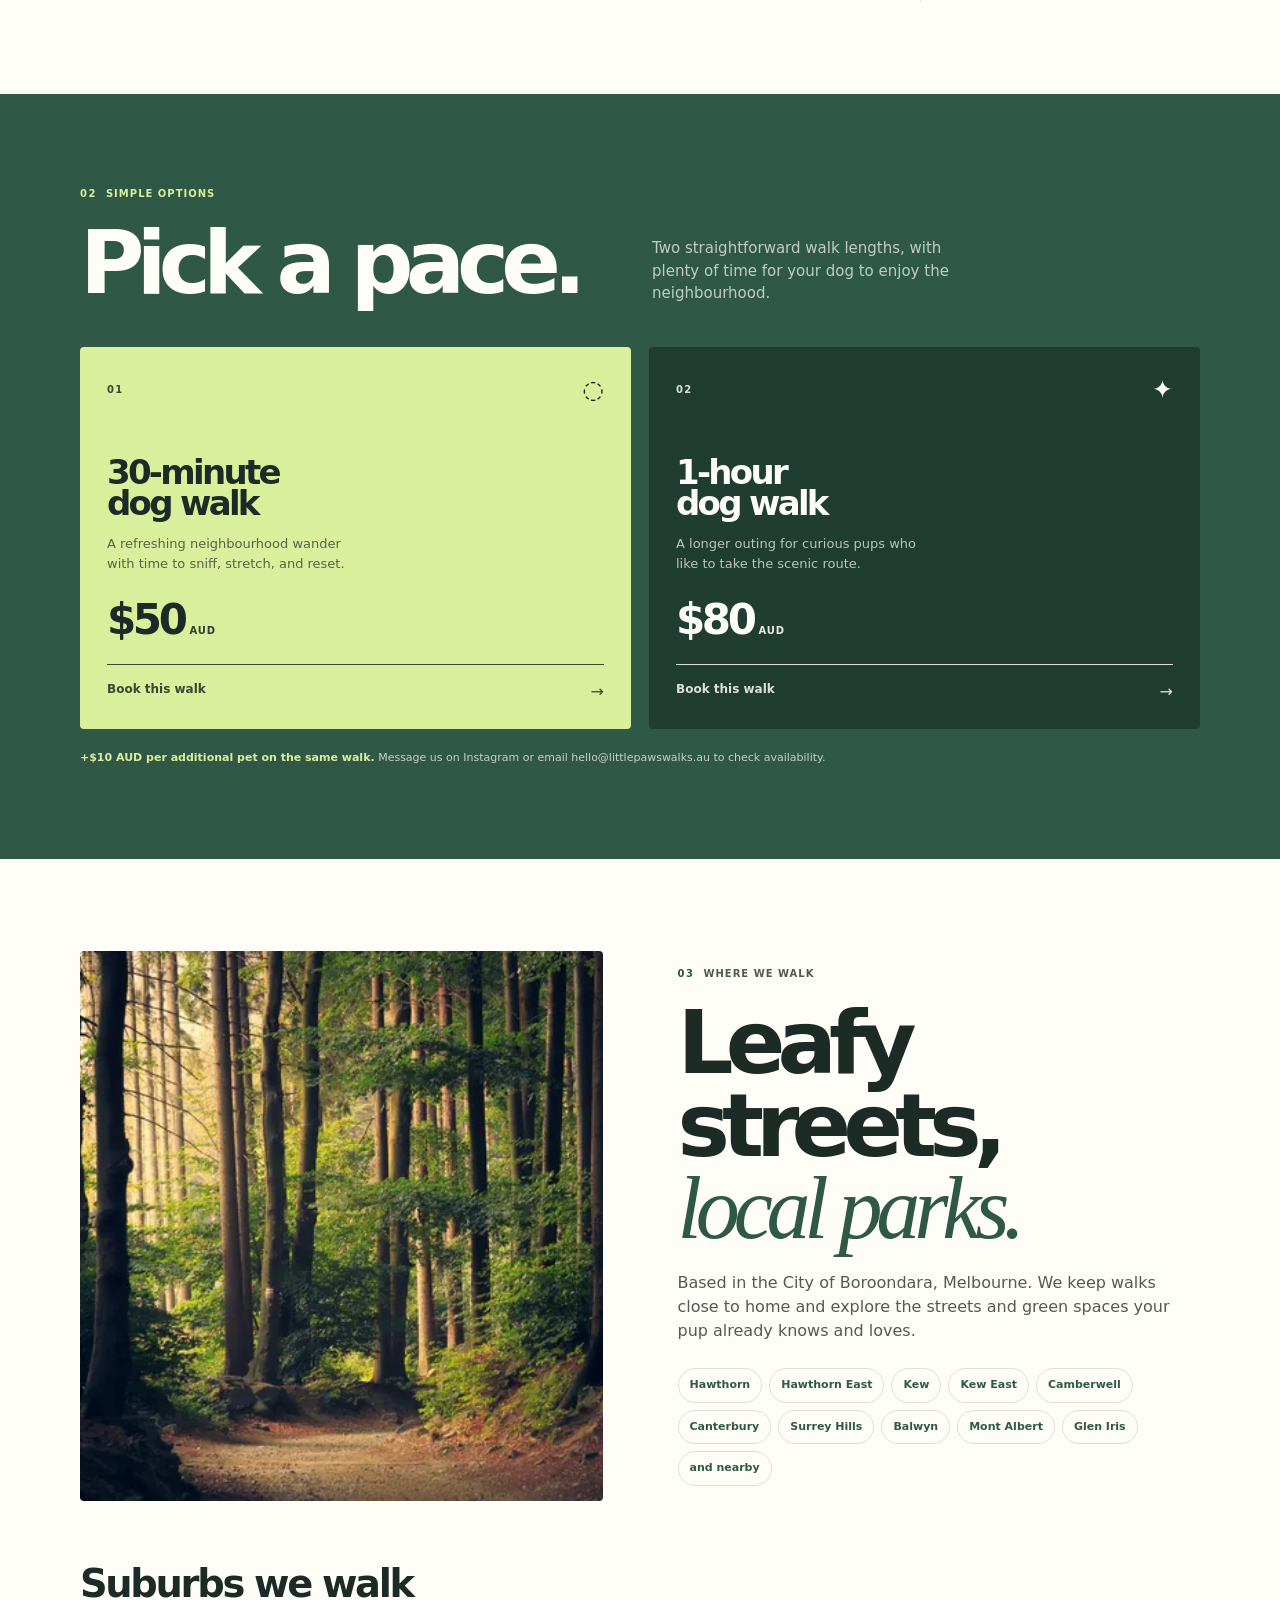
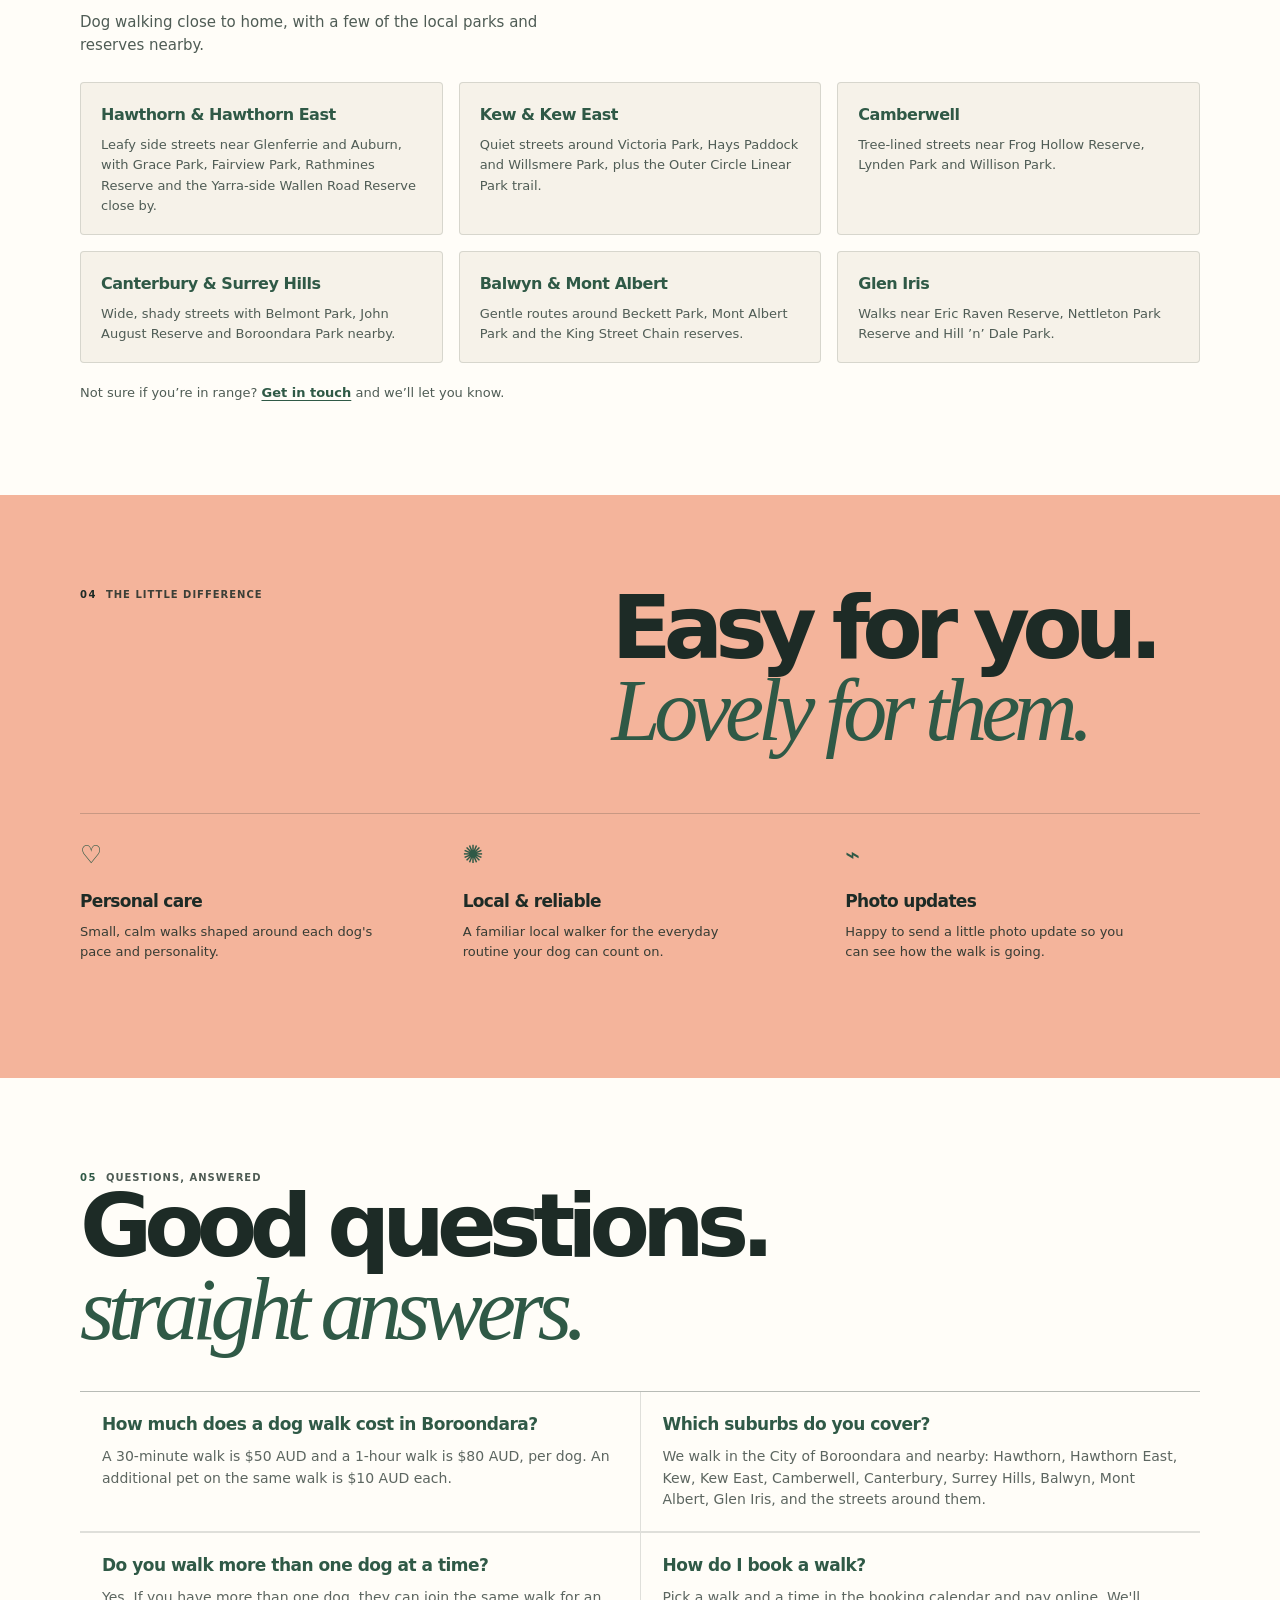
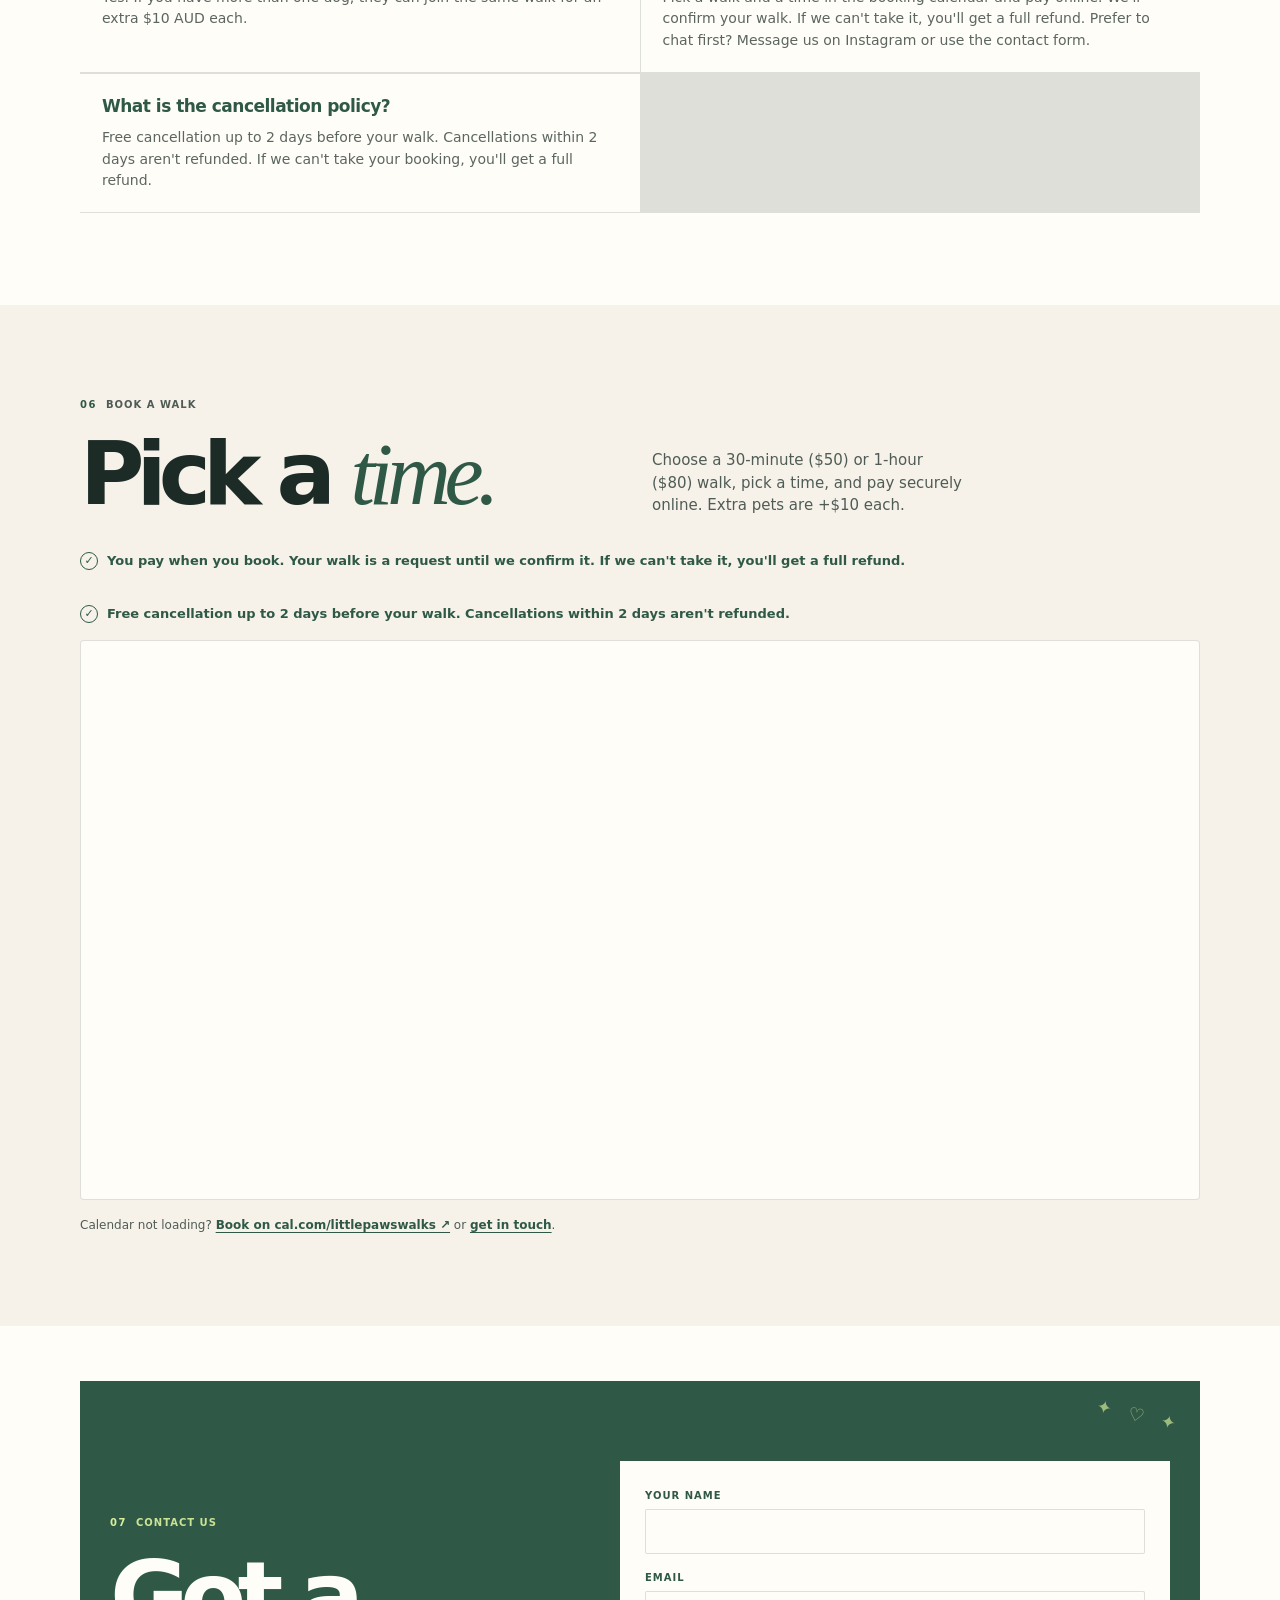
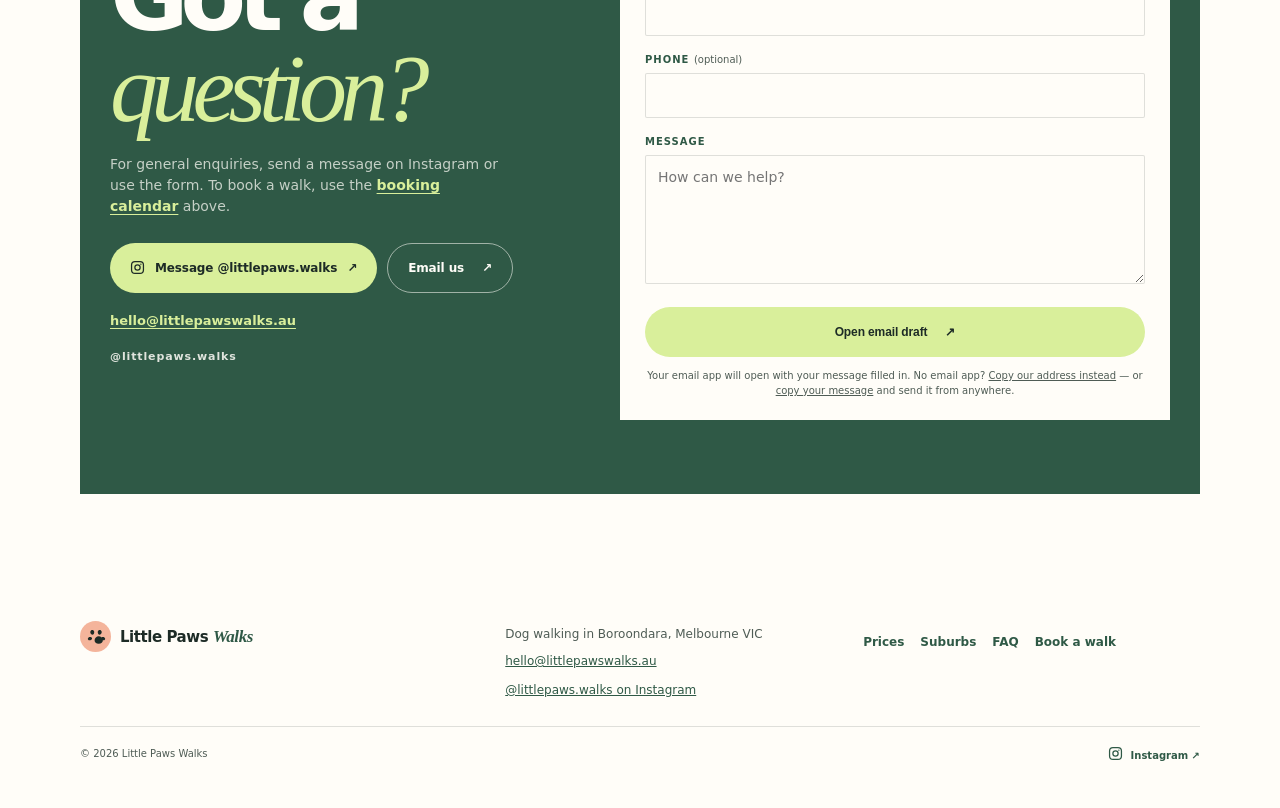
==== commit f2ef231e: "Site fixes: header nav, footer contact + links, visible cancellation FAQ synced with JSON-LD" ====
--- a/index.html
+++ b/index.html
@@ -44,6 +44,12 @@
         </span>
         <span>Little Paws <em>Walks</em></span>
       </a>
+      <nav class="main-nav" aria-label="Main">
+        <a href="#services">Prices</a>
+        <a href="#suburbs">Suburbs</a>
+        <a href="#faq">FAQ</a>
+        <a href="#book">Book</a>
+      </nav>
       <a class="nav-cta" href="https://ig.me/m/littlepaws.walks" target="_blank" rel="noopener noreferrer"><svg class="ig-icon" viewBox="0 0 24 24" fill="none" stroke="currentColor" stroke-width="2" stroke-linecap="round" stroke-linejoin="round" aria-hidden="true"><rect x="2.5" y="2.5" width="19" height="19" rx="5.5"/><circle cx="12" cy="12" r="4.2"/><circle cx="17.4" cy="6.6" r="1.1" fill="currentColor" stroke="none"/></svg> Message on Instagram <span aria-hidden="true">↗</span></a>
     </div>
   </header>
@@ -158,7 +164,7 @@
         </div>
         <div class="trust-grid">
           <div class="trust-item"><span class="trust-icon" aria-hidden="true">♡</span><h3>Personal care</h3><p>Small, calm walks shaped around each dog's pace and personality.</p></div>
-          <div class="trust-item"><span class="trust-icon" aria-hidden="true">✺</span><h3>Local & reliable</h3><p>A familiar local walker for the everyday routine your dog can count on.</p></div>
+          <div class="trust-item"><span class="trust-icon" aria-hidden="true">✺</span><h3>Local &amp; reliable</h3><p>A familiar local walker for the everyday routine your dog can count on.</p></div>
           <div class="trust-item"><span class="trust-icon" aria-hidden="true">⌁</span><h3>Photo updates</h3><p>Happy to send a little photo update so you can see how the walk is going.</p></div>
         </div>
       </div>
@@ -184,6 +190,10 @@
           <div class="faq-item">
             <h3>How do I book a walk?</h3>
             <p>Pick a walk and a time in the booking calendar and pay online. We'll confirm your walk. If we can't take it, you'll get a full refund. Prefer to chat first? Message us on Instagram or use the contact form.</p>
+          </div>
+          <div class="faq-item">
+            <h3>What is the cancellation policy?</h3>
+            <p>Free cancellation up to 2 days before your walk. Cancellations within 2 days aren't refunded. If we can't take your booking, you'll get a full refund.</p>
           </div>
         </div>
       </div>
@@ -250,7 +260,15 @@
   <footer class="site-footer">
     <div class="container footer-grid">
       <a class="brand footer-brand" href="#top"><span class="brand-mark" aria-hidden="true"><svg viewBox="0 0 48 48"><path d="M16.8 21.2c-3.4 0-5.9-3.5-5.2-6.6.6-2.8 3-4.4 5.5-3.6 2.6.8 3.7 3.8 2.8 6.5-.6 2.1-1.8 3.7-3.1 3.7Zm14.4 0c-1.3 0-2.5-1.6-3.1-3.7-.9-2.7.2-5.7 2.8-6.5 2.5-.8 4.9.8 5.5 3.6.7 3.1-1.8 6.6-5.2 6.6Zm-18.7 5.2c-2.9-.9-5.7.7-6.2 3.2-.5 2.3 1.3 4.1 3.9 3.9 2.1-.2 3.9-1.6 5.1-3.2.7-1-1-3.1-2.8-3.9Zm25.2 0c-1.8.8-3.5 2.9-2.8 3.9 1.2 1.6 3 3 5.1 3.2 2.6.2 4.4-1.6 3.9-3.9-.5-2.5-3.3-4.1-6.2-3.2Zm-7.8-1.8c-4.7 0-9 4.2-9 8.8 0 4.5 3.3 7.4 9 7.4s9-2.9 9-7.4c0-4.6-4.3-8.8-9-8.8Z"/></svg></span><span>Little Paws <em>Walks</em></span></a>
-      <p>Dog walking in Boroondara<br>Melbourne, VIC</p>
+      <p>Dog walking in Boroondara, Melbourne VIC<br>
+        <a href="mailto:hello@littlepawswalks.au">hello@littlepawswalks.au</a><br>
+        <a href="https://www.instagram.com/littlepaws.walks/" target="_blank" rel="noopener noreferrer">@littlepaws.walks on Instagram</a></p>
+      <nav class="footer-nav" aria-label="Footer">
+        <a href="#services">Prices</a>
+        <a href="#suburbs">Suburbs</a>
+        <a href="#faq">FAQ</a>
+        <a href="#book">Book a walk</a>
+      </nav>
       <div class="footer-bottom"><span>© 2026 Little Paws Walks</span><a href="https://www.instagram.com/littlepaws.walks/" target="_blank" rel="noopener noreferrer"><svg class="ig-icon" viewBox="0 0 24 24" fill="none" stroke="currentColor" stroke-width="2" stroke-linecap="round" stroke-linejoin="round" aria-hidden="true"><rect x="2.5" y="2.5" width="19" height="19" rx="5.5"/><circle cx="12" cy="12" r="4.2"/><circle cx="17.4" cy="6.6" r="1.1" fill="currentColor" stroke="none"/></svg> Instagram ↗</a></div>
     </div>
   </footer>
@@ -498,7 +516,7 @@
         "name": "What is the cancellation policy?",
         "acceptedAnswer": {
           "@type": "Answer",
-          "text": "Free cancellation up to 2 days before your walk. Cancellations within 2 days aren't refunded."
+          "text": "Free cancellation up to 2 days before your walk. Cancellations within 2 days aren't refunded. If we can't take your booking, you'll get a full refund."
         }
       }
     ]
--- a/styles.css
+++ b/styles.css
@@ -27,6 +27,13 @@
 .brand em { color: var(--green); font-family: var(--serif); font-size: 17px; font-weight: 600; }
 .brand-mark { display: grid; place-items: center; width: 31px; height: 31px; background: var(--peach); border-radius: 50%; }
 .brand-mark svg { width: 22px; height: 22px; fill: var(--ink); }
+.nav-wrap { flex-wrap: wrap; column-gap: 16px; }
+.main-nav { display: flex; gap: 16px; font-size: 12px; font-weight: 750; }
+.main-nav a, .footer-nav a { color: inherit; text-decoration: none; padding: 12px 0; }
+.main-nav a:hover, .footer-nav a:hover, .main-nav a:focus-visible { text-decoration: underline; }
+.footer-grid > p { line-height: 2.2; }
+.footer-grid > p a { color: var(--green); display: inline-block; padding: 6px 0; line-height: 1.4; }
+.footer-nav { display: flex; flex-wrap: wrap; gap: 4px 16px; font-size: 12px; font-weight: 750; color: var(--green); }
 .nav-cta { display: none; font-size: 12px; font-weight: 750; text-decoration: none; }
 .nav-cta .ig-icon { vertical-align: -2px; margin-right: 5px; }
 
@@ -203,6 +210,7 @@
 .sticky-cta span { color: var(--lime); font-size: 16px; }
 
 @media (min-width: 700px) {
+  .main-nav { margin-left: auto; margin-right: 12px; gap: 22px; }
   .container { width: min(1120px, calc(100% - 80px)); }
   .nav-cta { display: inline-block; padding: 9px 0; border-bottom: 1px solid var(--ink); }
   .hero { padding-top: 150px; }
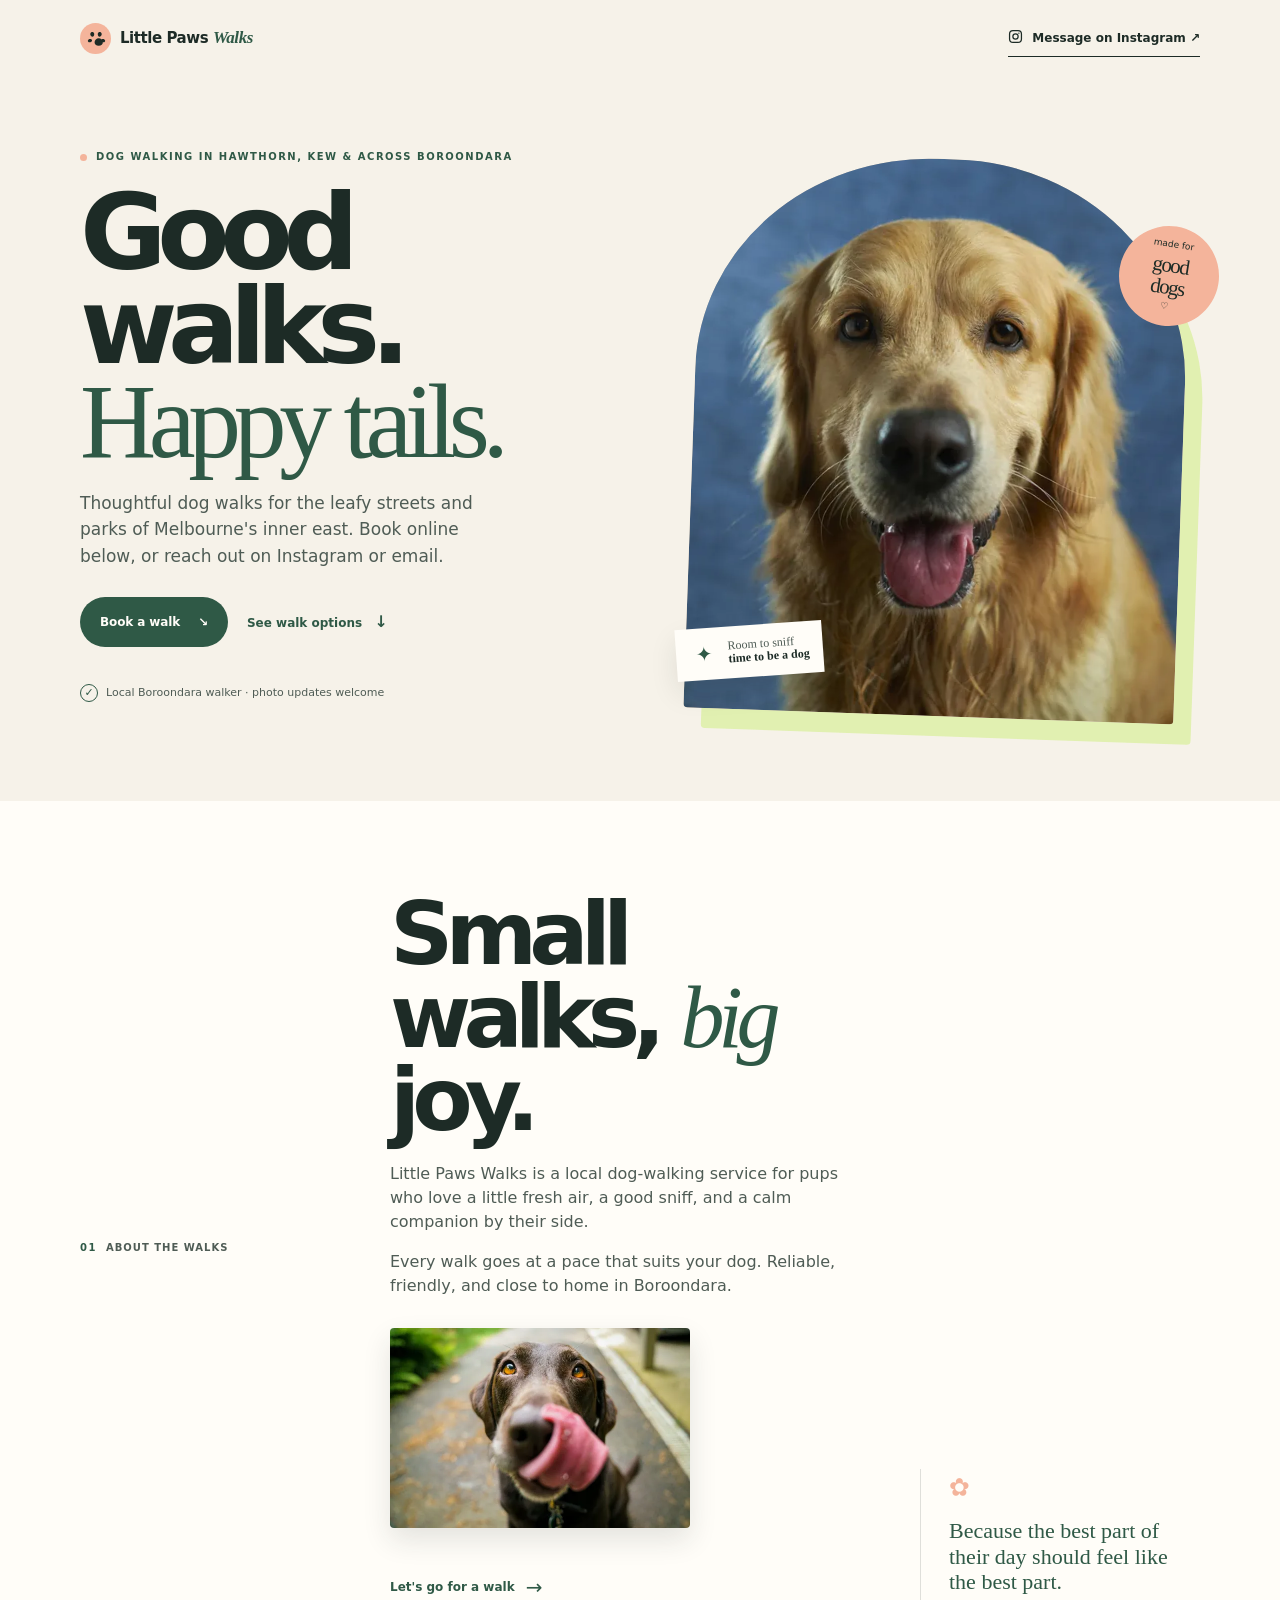
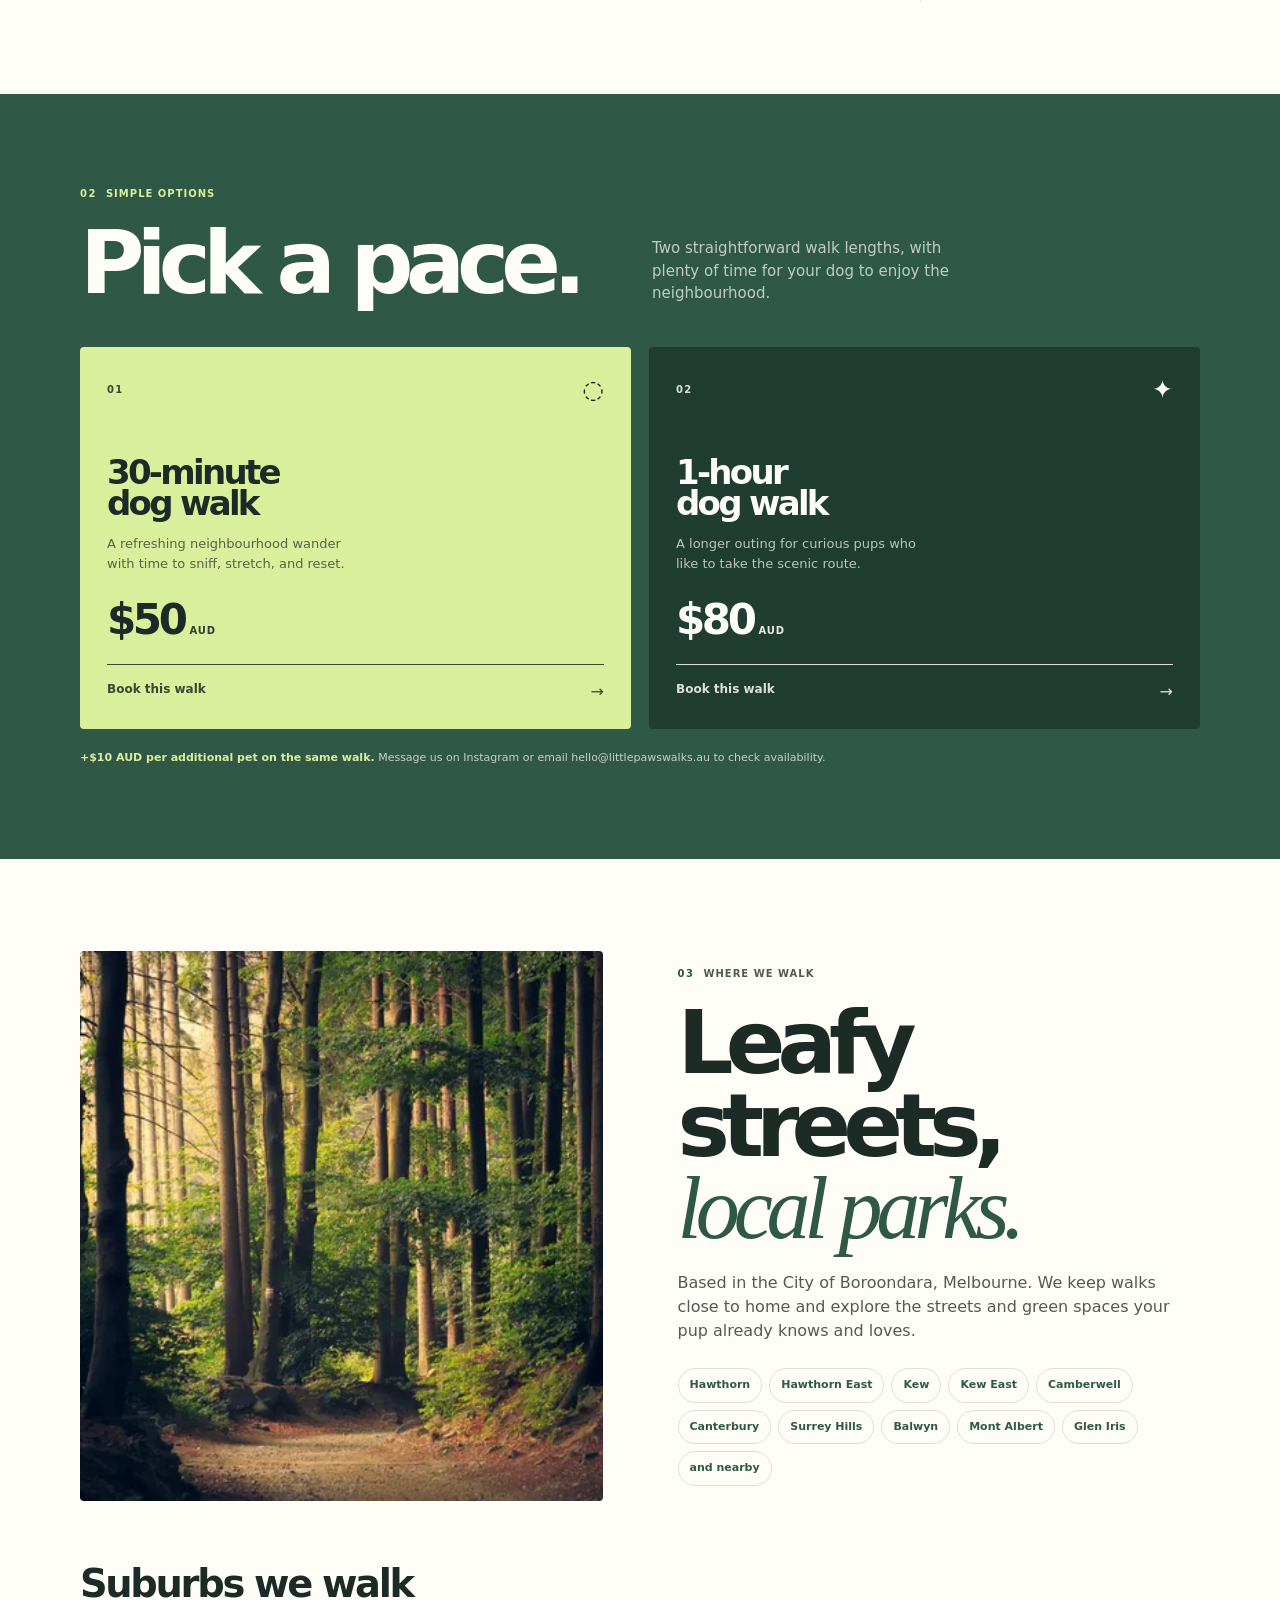
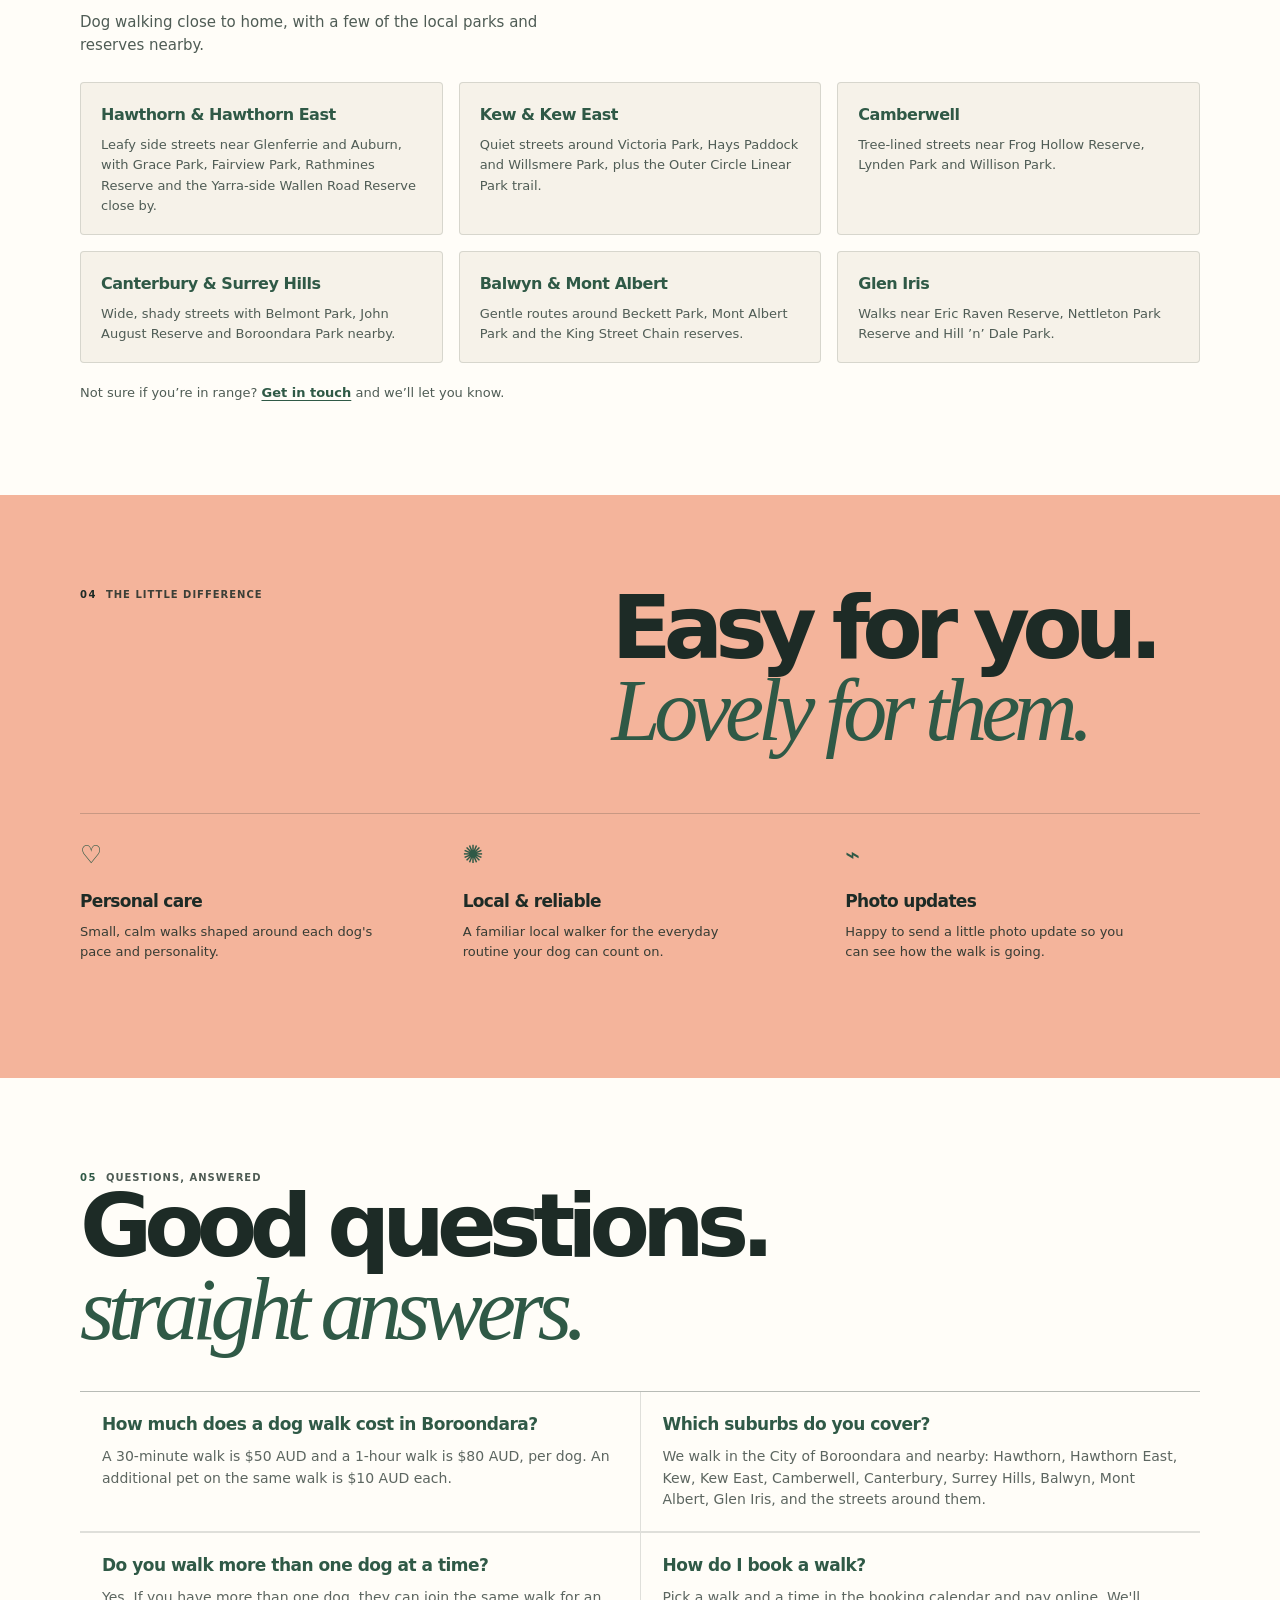
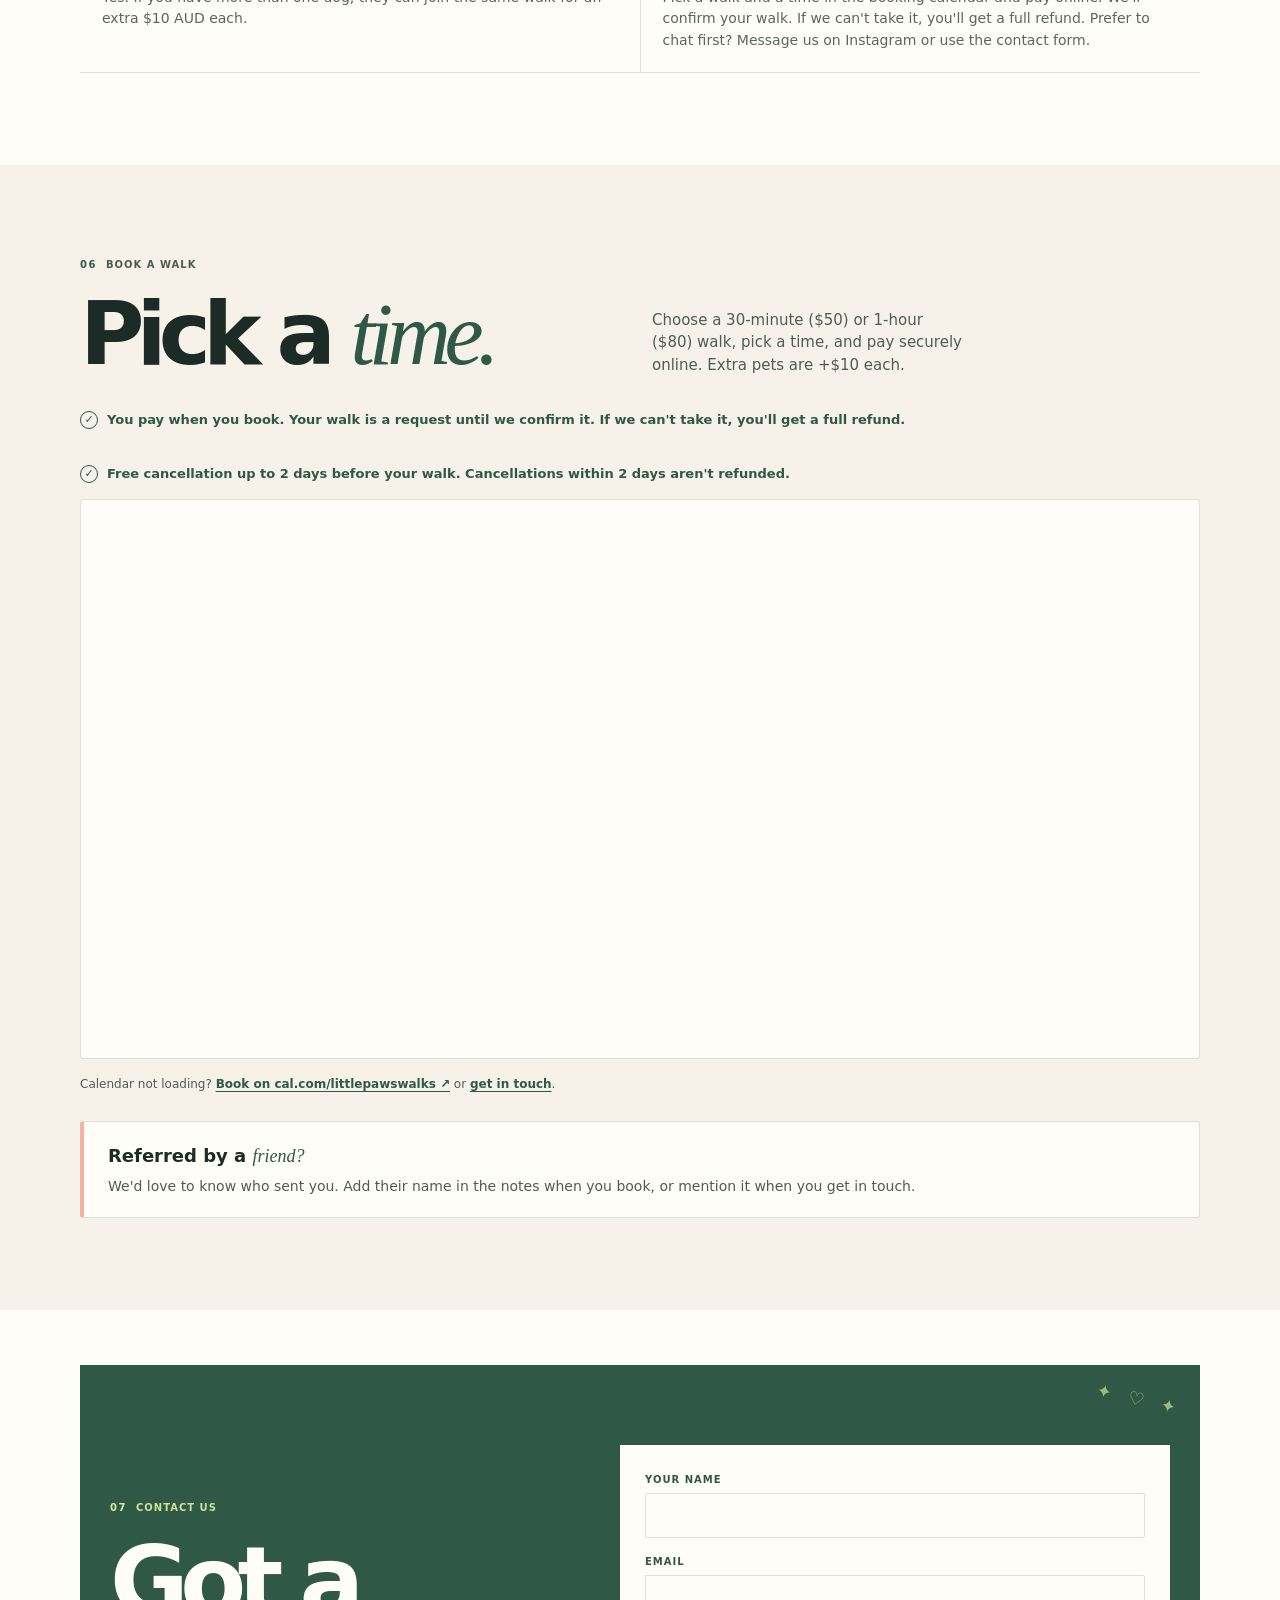
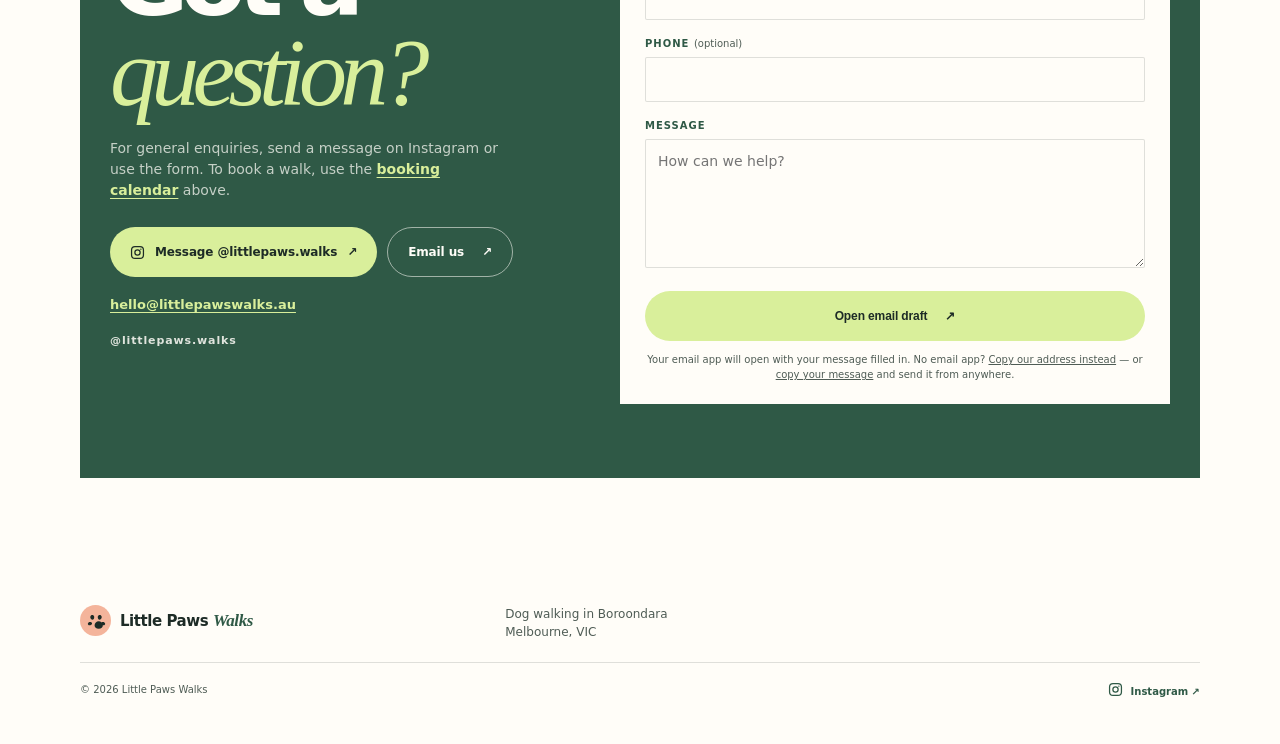
==== commit 4e8897e4: "Draft: add 'Referred by a friend?' block near booking" ====
--- a/index.html
+++ b/index.html
@@ -44,12 +44,6 @@
         </span>
         <span>Little Paws <em>Walks</em></span>
       </a>
-      <nav class="main-nav" aria-label="Main">
-        <a href="#services">Prices</a>
-        <a href="#suburbs">Suburbs</a>
-        <a href="#faq">FAQ</a>
-        <a href="#book">Book</a>
-      </nav>
       <a class="nav-cta" href="https://ig.me/m/littlepaws.walks" target="_blank" rel="noopener noreferrer"><svg class="ig-icon" viewBox="0 0 24 24" fill="none" stroke="currentColor" stroke-width="2" stroke-linecap="round" stroke-linejoin="round" aria-hidden="true"><rect x="2.5" y="2.5" width="19" height="19" rx="5.5"/><circle cx="12" cy="12" r="4.2"/><circle cx="17.4" cy="6.6" r="1.1" fill="currentColor" stroke="none"/></svg> Message on Instagram <span aria-hidden="true">↗</span></a>
     </div>
   </header>
@@ -164,7 +158,7 @@
         </div>
         <div class="trust-grid">
           <div class="trust-item"><span class="trust-icon" aria-hidden="true">♡</span><h3>Personal care</h3><p>Small, calm walks shaped around each dog's pace and personality.</p></div>
-          <div class="trust-item"><span class="trust-icon" aria-hidden="true">✺</span><h3>Local &amp; reliable</h3><p>A familiar local walker for the everyday routine your dog can count on.</p></div>
+          <div class="trust-item"><span class="trust-icon" aria-hidden="true">✺</span><h3>Local & reliable</h3><p>A familiar local walker for the everyday routine your dog can count on.</p></div>
           <div class="trust-item"><span class="trust-icon" aria-hidden="true">⌁</span><h3>Photo updates</h3><p>Happy to send a little photo update so you can see how the walk is going.</p></div>
         </div>
       </div>
@@ -191,10 +185,6 @@
             <h3>How do I book a walk?</h3>
             <p>Pick a walk and a time in the booking calendar and pay online. We'll confirm your walk. If we can't take it, you'll get a full refund. Prefer to chat first? Message us on Instagram or use the contact form.</p>
           </div>
-          <div class="faq-item">
-            <h3>What is the cancellation policy?</h3>
-            <p>Free cancellation up to 2 days before your walk. Cancellations within 2 days aren't refunded. If we can't take your booking, you'll get a full refund.</p>
-          </div>
         </div>
       </div>
     </section>
@@ -212,6 +202,10 @@
         <p class="book-note"><span class="note-check" aria-hidden="true">✓</span> Free cancellation up to 2 days before your walk. Cancellations within 2 days aren't refunded.</p>
         <div class="cal-embed" id="cal-booking" role="region" aria-label="Booking calendar"><noscript><p>Booking is available at <a href="https://cal.com/littlepawswalks" target="_blank" rel="noopener noreferrer">cal.com/littlepawswalks</a>.</p></noscript></div>
         <p class="book-fallback">Calendar not loading? <a href="https://cal.com/littlepawswalks" target="_blank" rel="noopener noreferrer">Book on cal.com/littlepawswalks ↗</a> or <a href="#contact">get in touch</a>.</p>
+        <aside class="referral-block" aria-labelledby="referral-title">
+          <h3 id="referral-title">Referred by a <em>friend?</em></h3>
+          <p>We'd love to know who sent you. Add their name in the notes when you book, or mention it when you get in touch.</p>
+        </aside>
       </div>
     </section>
 
@@ -260,15 +254,7 @@
   <footer class="site-footer">
     <div class="container footer-grid">
       <a class="brand footer-brand" href="#top"><span class="brand-mark" aria-hidden="true"><svg viewBox="0 0 48 48"><path d="M16.8 21.2c-3.4 0-5.9-3.5-5.2-6.6.6-2.8 3-4.4 5.5-3.6 2.6.8 3.7 3.8 2.8 6.5-.6 2.1-1.8 3.7-3.1 3.7Zm14.4 0c-1.3 0-2.5-1.6-3.1-3.7-.9-2.7.2-5.7 2.8-6.5 2.5-.8 4.9.8 5.5 3.6.7 3.1-1.8 6.6-5.2 6.6Zm-18.7 5.2c-2.9-.9-5.7.7-6.2 3.2-.5 2.3 1.3 4.1 3.9 3.9 2.1-.2 3.9-1.6 5.1-3.2.7-1-1-3.1-2.8-3.9Zm25.2 0c-1.8.8-3.5 2.9-2.8 3.9 1.2 1.6 3 3 5.1 3.2 2.6.2 4.4-1.6 3.9-3.9-.5-2.5-3.3-4.1-6.2-3.2Zm-7.8-1.8c-4.7 0-9 4.2-9 8.8 0 4.5 3.3 7.4 9 7.4s9-2.9 9-7.4c0-4.6-4.3-8.8-9-8.8Z"/></svg></span><span>Little Paws <em>Walks</em></span></a>
-      <p>Dog walking in Boroondara, Melbourne VIC<br>
-        <a href="mailto:hello@littlepawswalks.au">hello@littlepawswalks.au</a><br>
-        <a href="https://www.instagram.com/littlepaws.walks/" target="_blank" rel="noopener noreferrer">@littlepaws.walks on Instagram</a></p>
-      <nav class="footer-nav" aria-label="Footer">
-        <a href="#services">Prices</a>
-        <a href="#suburbs">Suburbs</a>
-        <a href="#faq">FAQ</a>
-        <a href="#book">Book a walk</a>
-      </nav>
+      <p>Dog walking in Boroondara<br>Melbourne, VIC</p>
       <div class="footer-bottom"><span>© 2026 Little Paws Walks</span><a href="https://www.instagram.com/littlepaws.walks/" target="_blank" rel="noopener noreferrer"><svg class="ig-icon" viewBox="0 0 24 24" fill="none" stroke="currentColor" stroke-width="2" stroke-linecap="round" stroke-linejoin="round" aria-hidden="true"><rect x="2.5" y="2.5" width="19" height="19" rx="5.5"/><circle cx="12" cy="12" r="4.2"/><circle cx="17.4" cy="6.6" r="1.1" fill="currentColor" stroke="none"/></svg> Instagram ↗</a></div>
     </div>
   </footer>
@@ -516,7 +502,7 @@
         "name": "What is the cancellation policy?",
         "acceptedAnswer": {
           "@type": "Answer",
-          "text": "Free cancellation up to 2 days before your walk. Cancellations within 2 days aren't refunded. If we can't take your booking, you'll get a full refund."
+          "text": "Free cancellation up to 2 days before your walk. Cancellations within 2 days aren't refunded."
         }
       }
     ]
--- a/styles.css
+++ b/styles.css
@@ -27,13 +27,6 @@
 .brand em { color: var(--green); font-family: var(--serif); font-size: 17px; font-weight: 600; }
 .brand-mark { display: grid; place-items: center; width: 31px; height: 31px; background: var(--peach); border-radius: 50%; }
 .brand-mark svg { width: 22px; height: 22px; fill: var(--ink); }
-.nav-wrap { flex-wrap: wrap; column-gap: 16px; }
-.main-nav { display: flex; gap: 16px; font-size: 12px; font-weight: 750; }
-.main-nav a, .footer-nav a { color: inherit; text-decoration: none; padding: 12px 0; }
-.main-nav a:hover, .footer-nav a:hover, .main-nav a:focus-visible { text-decoration: underline; }
-.footer-grid > p { line-height: 2.2; }
-.footer-grid > p a { color: var(--green); display: inline-block; padding: 6px 0; line-height: 1.4; }
-.footer-nav { display: flex; flex-wrap: wrap; gap: 4px 16px; font-size: 12px; font-weight: 750; color: var(--green); }
 .nav-cta { display: none; font-size: 12px; font-weight: 750; text-decoration: none; }
 .nav-cta .ig-icon { vertical-align: -2px; margin-right: 5px; }
 
@@ -210,7 +203,6 @@
 .sticky-cta span { color: var(--lime); font-size: 16px; }
 
 @media (min-width: 700px) {
-  .main-nav { margin-left: auto; margin-right: 12px; gap: 22px; }
   .container { width: min(1120px, calc(100% - 80px)); }
   .nav-cta { display: inline-block; padding: 9px 0; border-bottom: 1px solid var(--ink); }
   .hero { padding-top: 150px; }
@@ -258,3 +250,8 @@
   html { scroll-behavior: auto; }
   *, *::before, *::after { transition: none !important; animation: none !important; }
 }
+
+.referral-block { margin-top: 28px; padding: 20px 24px; background: var(--paper); border: 1px solid var(--line); border-left: 4px solid var(--peach); border-radius: 3px; }
+.referral-block h3 { margin: 0 0 6px; font-size: 18px; }
+.referral-block h3 em { color: var(--green); font-family: var(--serif); font-weight: 400; }
+.referral-block p { margin: 0; color: var(--muted); font-size: 14px; }
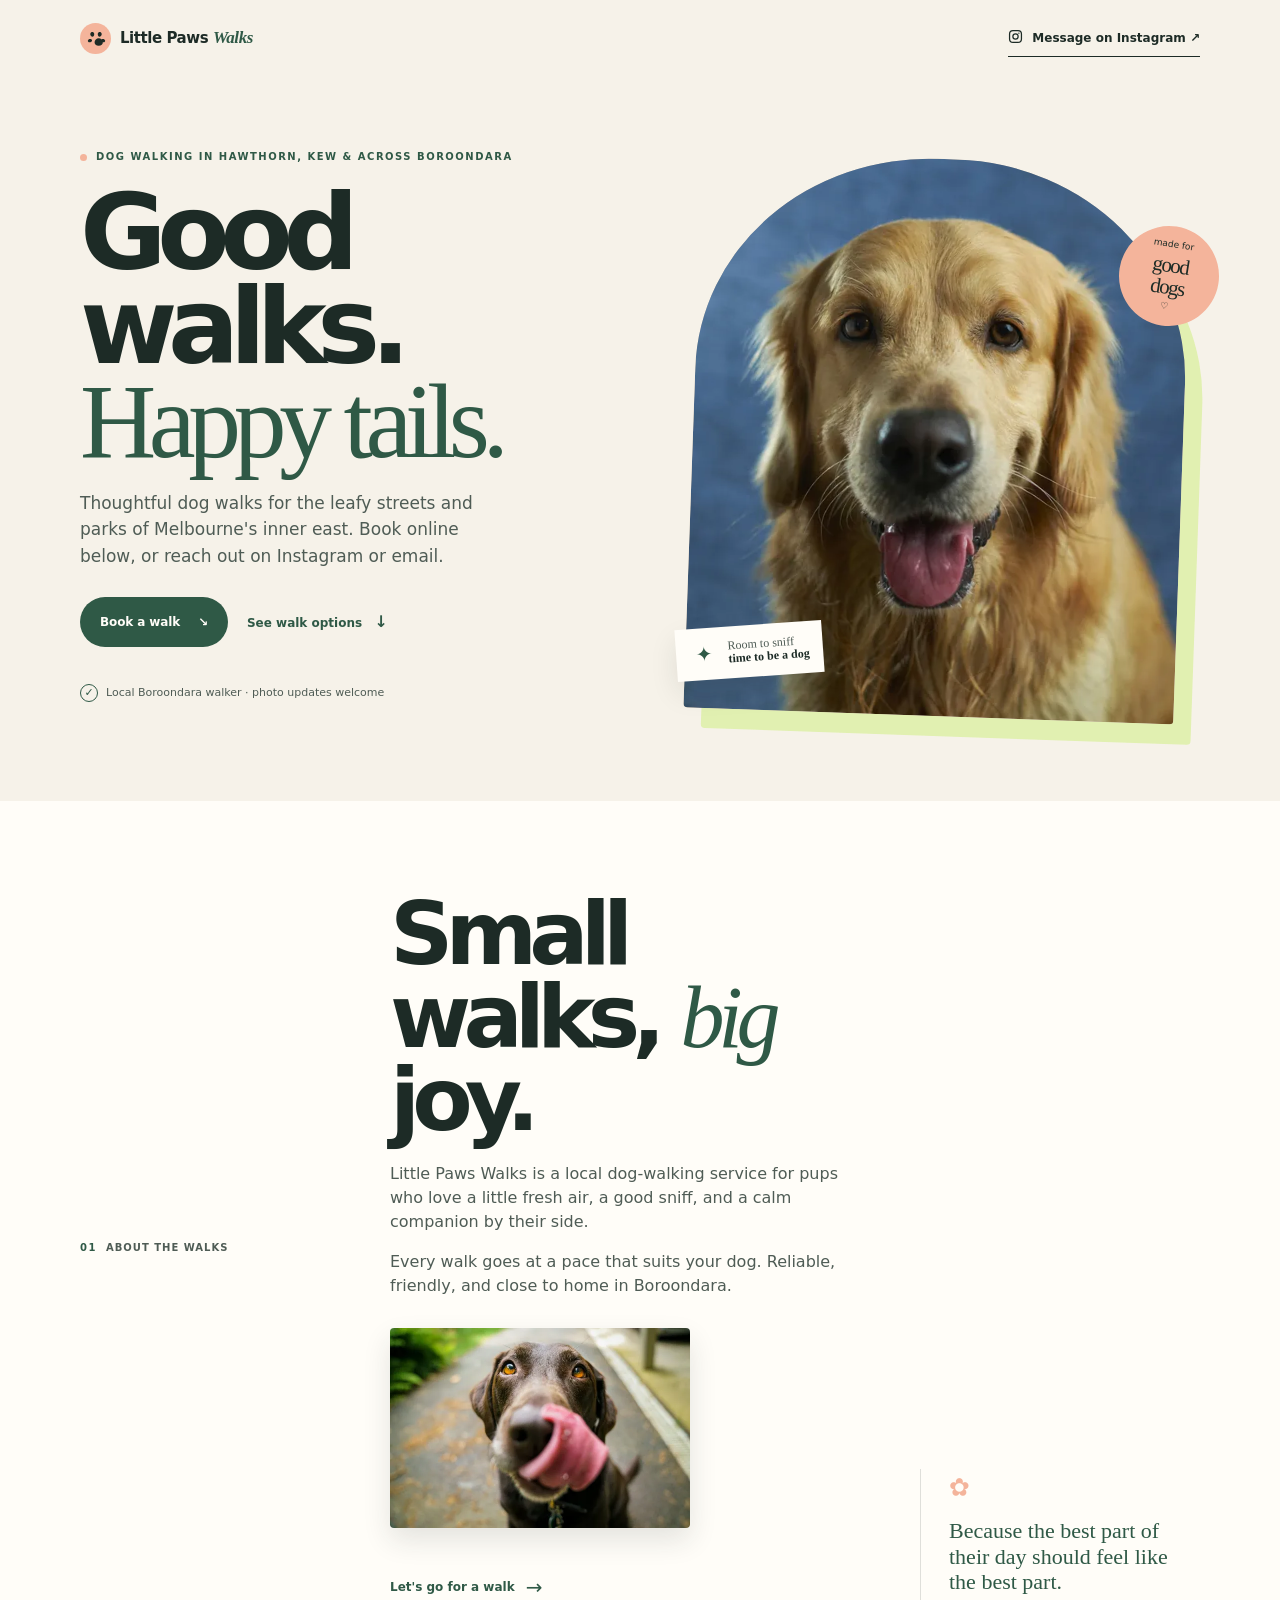
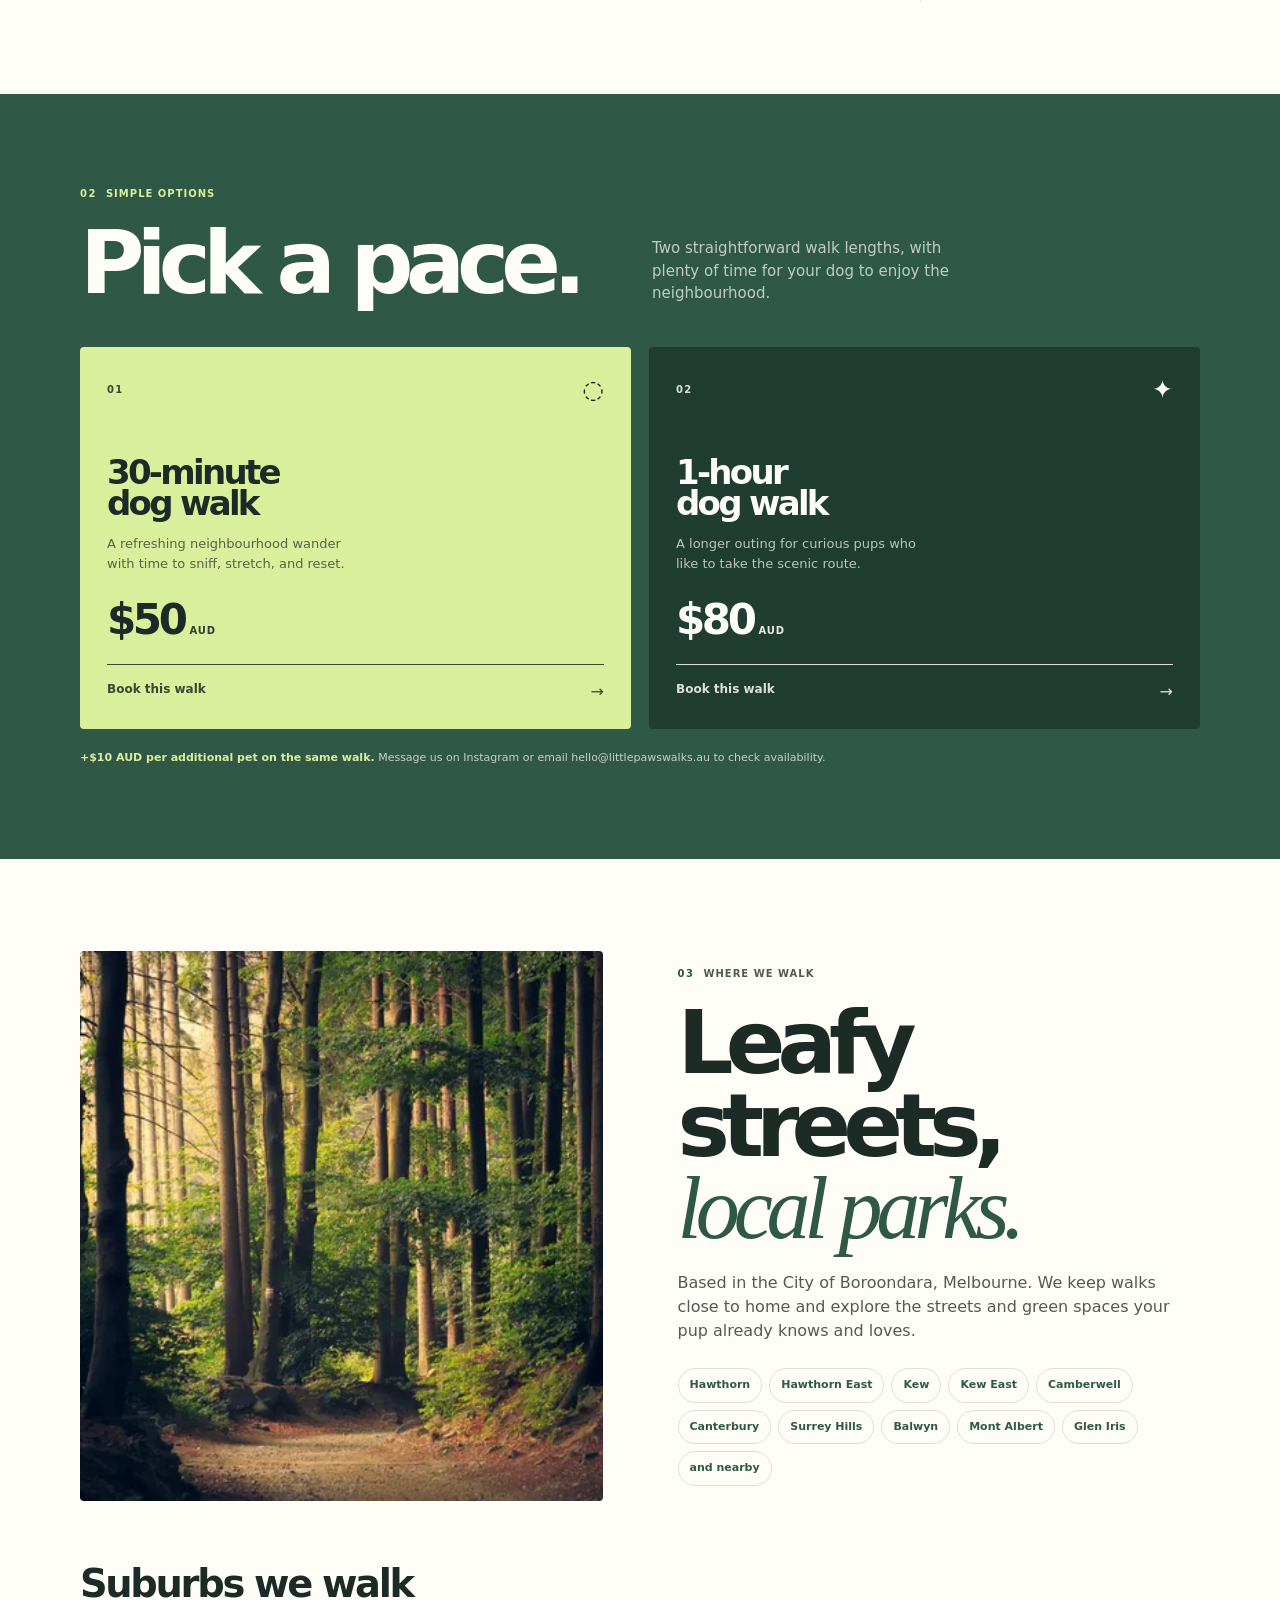
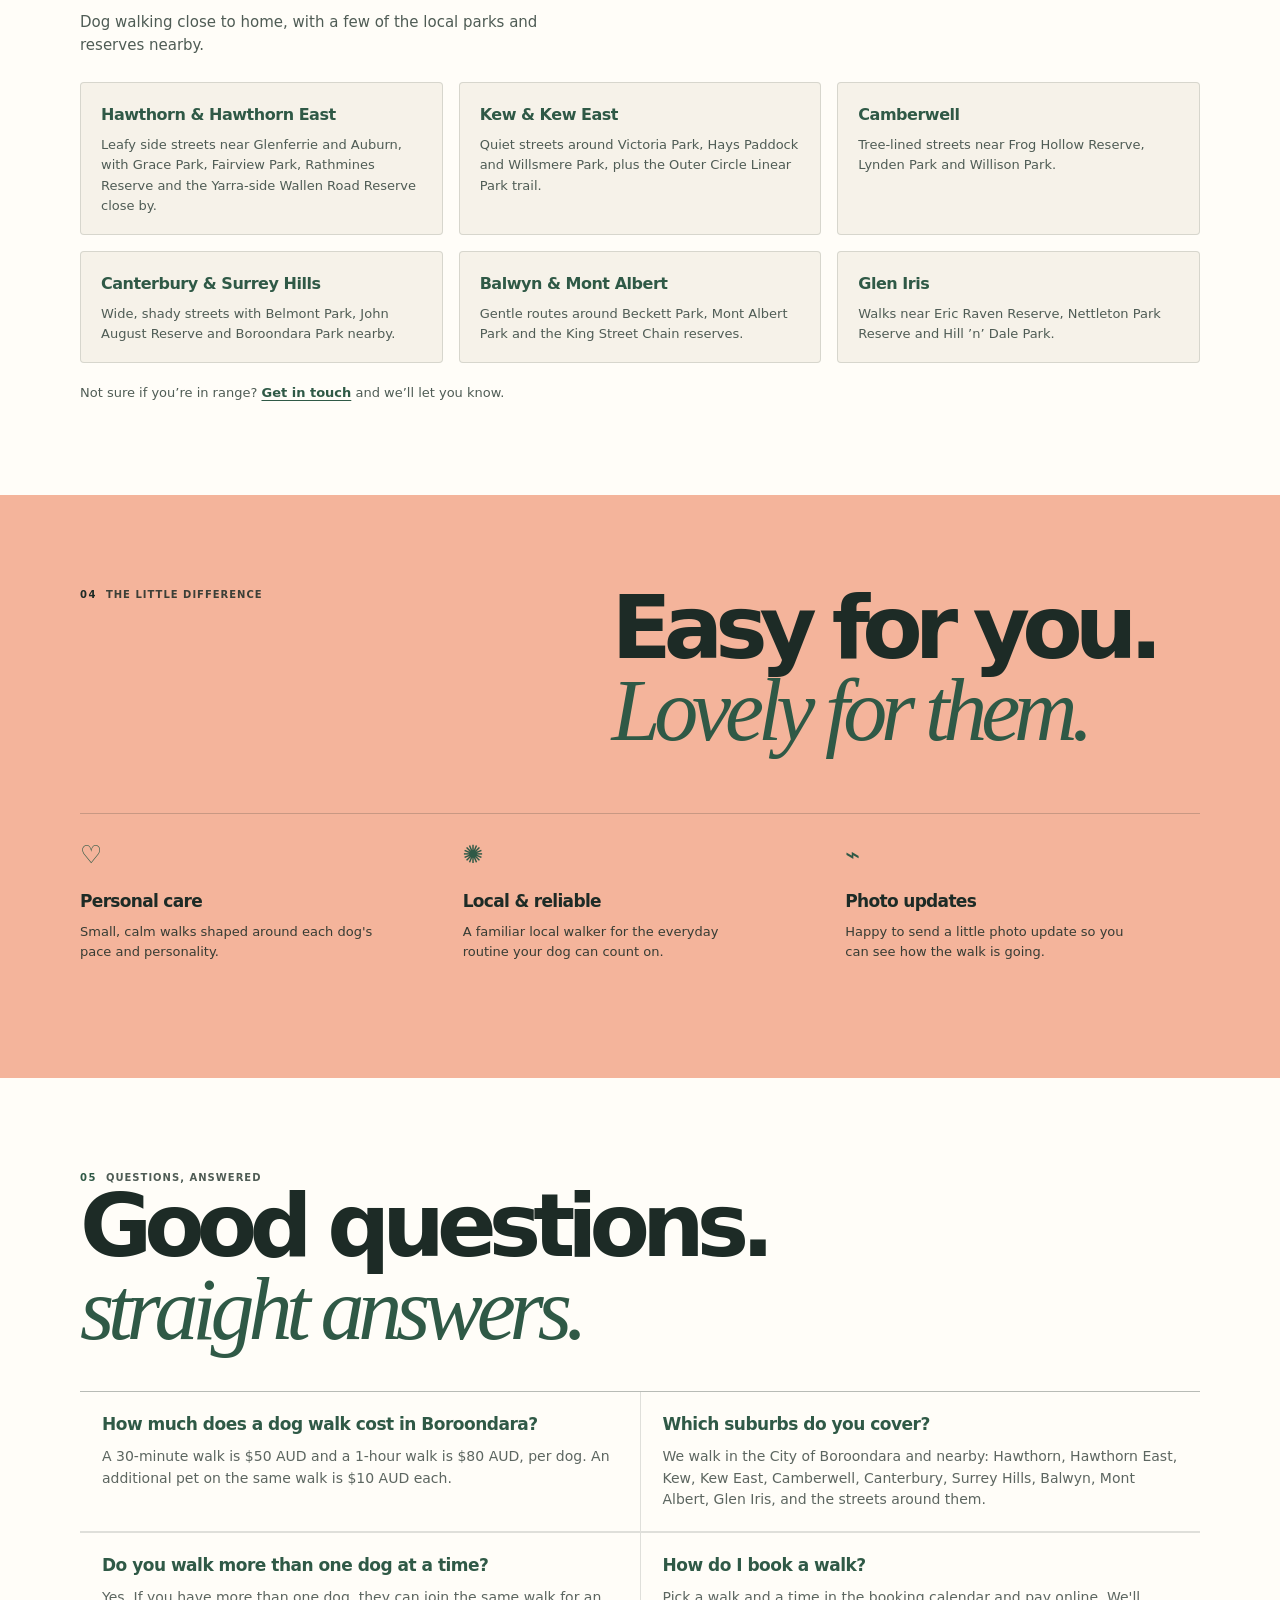
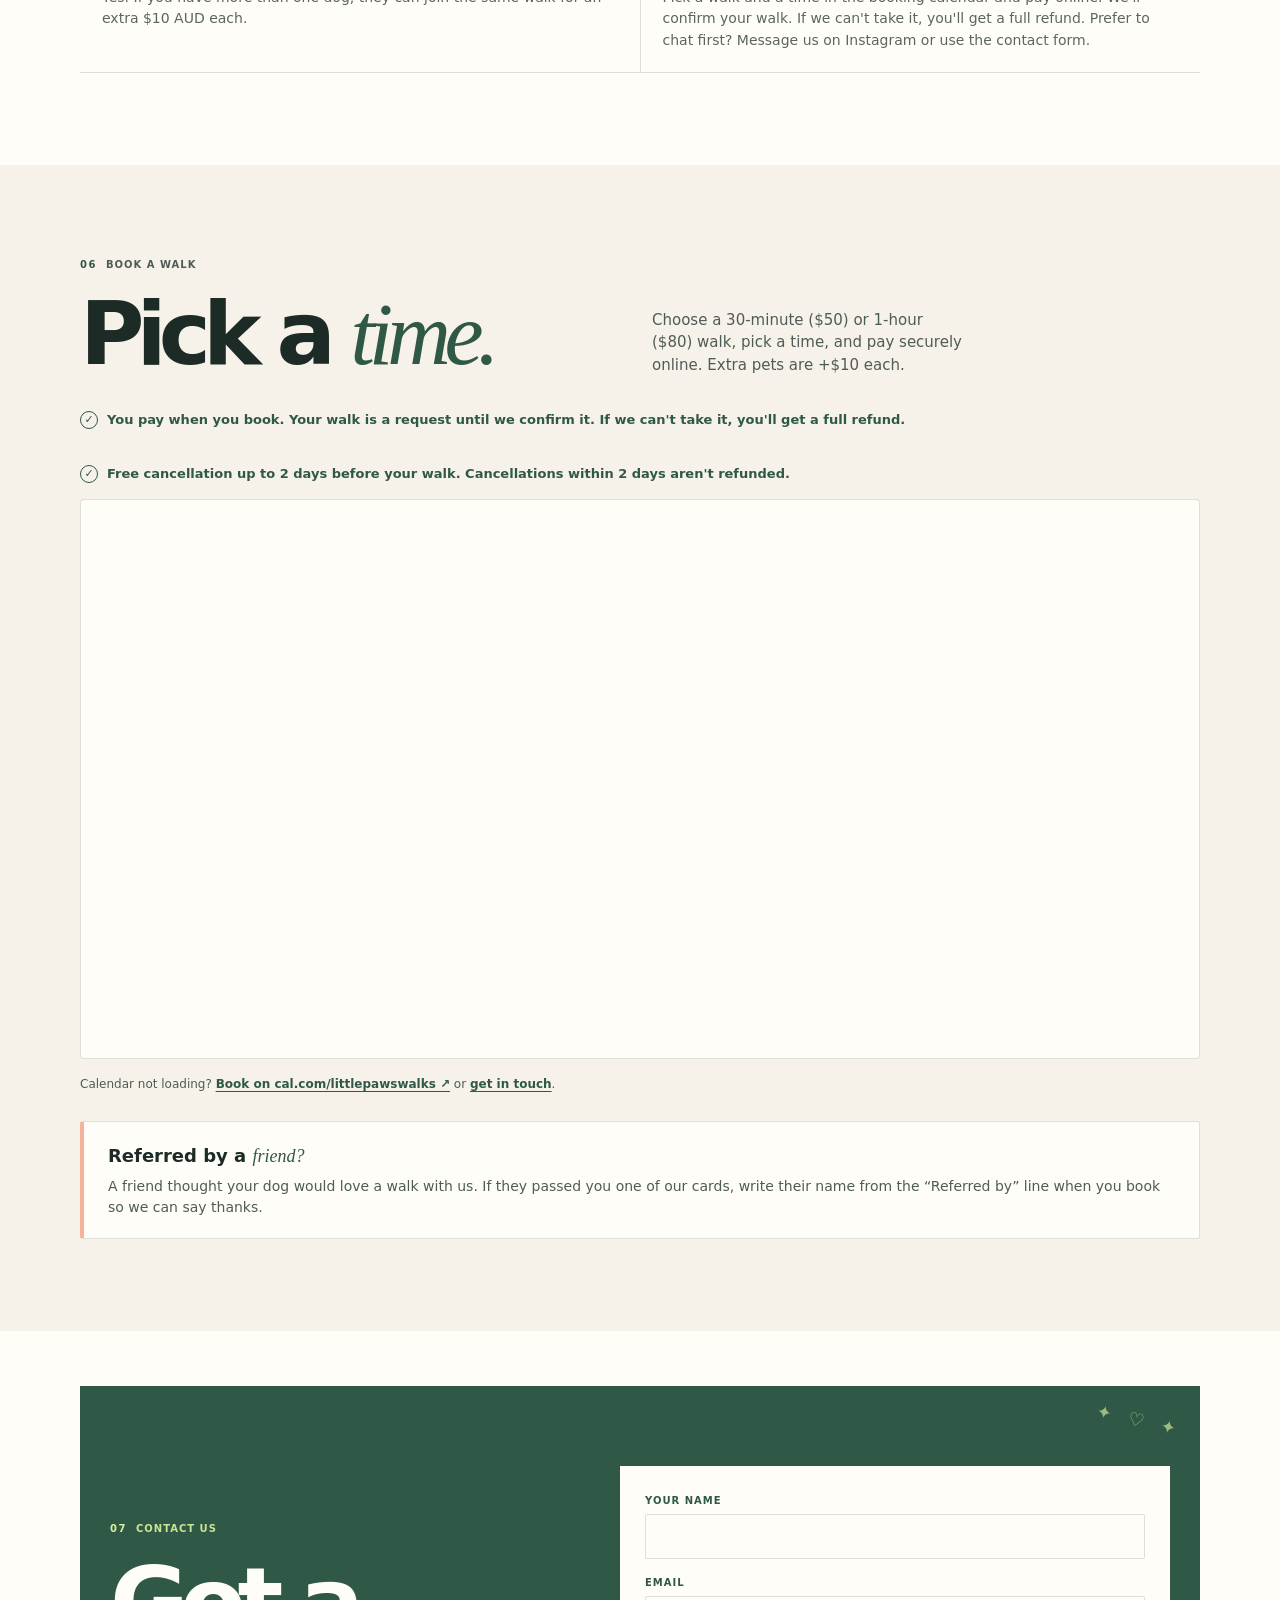
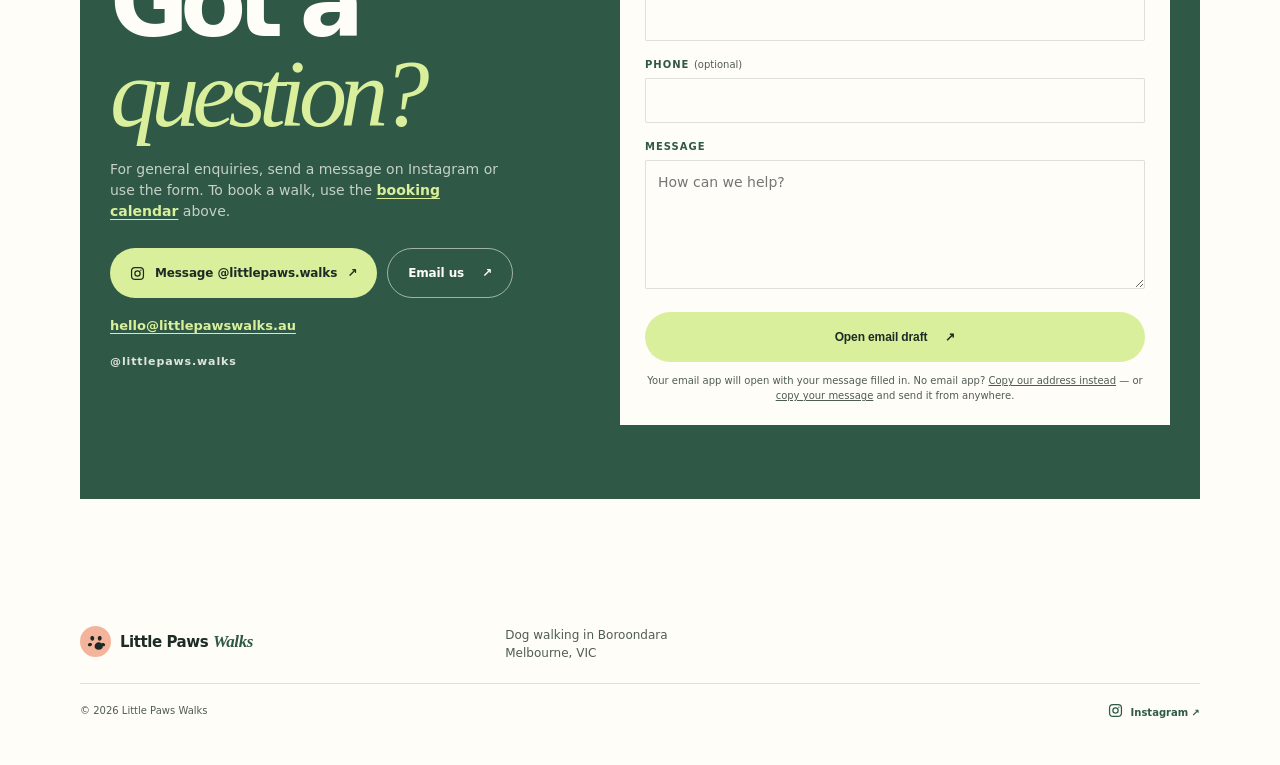
==== commit f6599557: "Draft: align referral block wording with referral kit card copy" ====
--- a/index.html
+++ b/index.html
@@ -204,7 +204,7 @@
         <p class="book-fallback">Calendar not loading? <a href="https://cal.com/littlepawswalks" target="_blank" rel="noopener noreferrer">Book on cal.com/littlepawswalks ↗</a> or <a href="#contact">get in touch</a>.</p>
         <aside class="referral-block" aria-labelledby="referral-title">
           <h3 id="referral-title">Referred by a <em>friend?</em></h3>
-          <p>We'd love to know who sent you. Add their name in the notes when you book, or mention it when you get in touch.</p>
+          <p>A friend thought your dog would love a walk with us. If they passed you one of our cards, write their name from the &ldquo;Referred by&rdquo; line when you book so we can say thanks.</p>
         </aside>
       </div>
     </section>
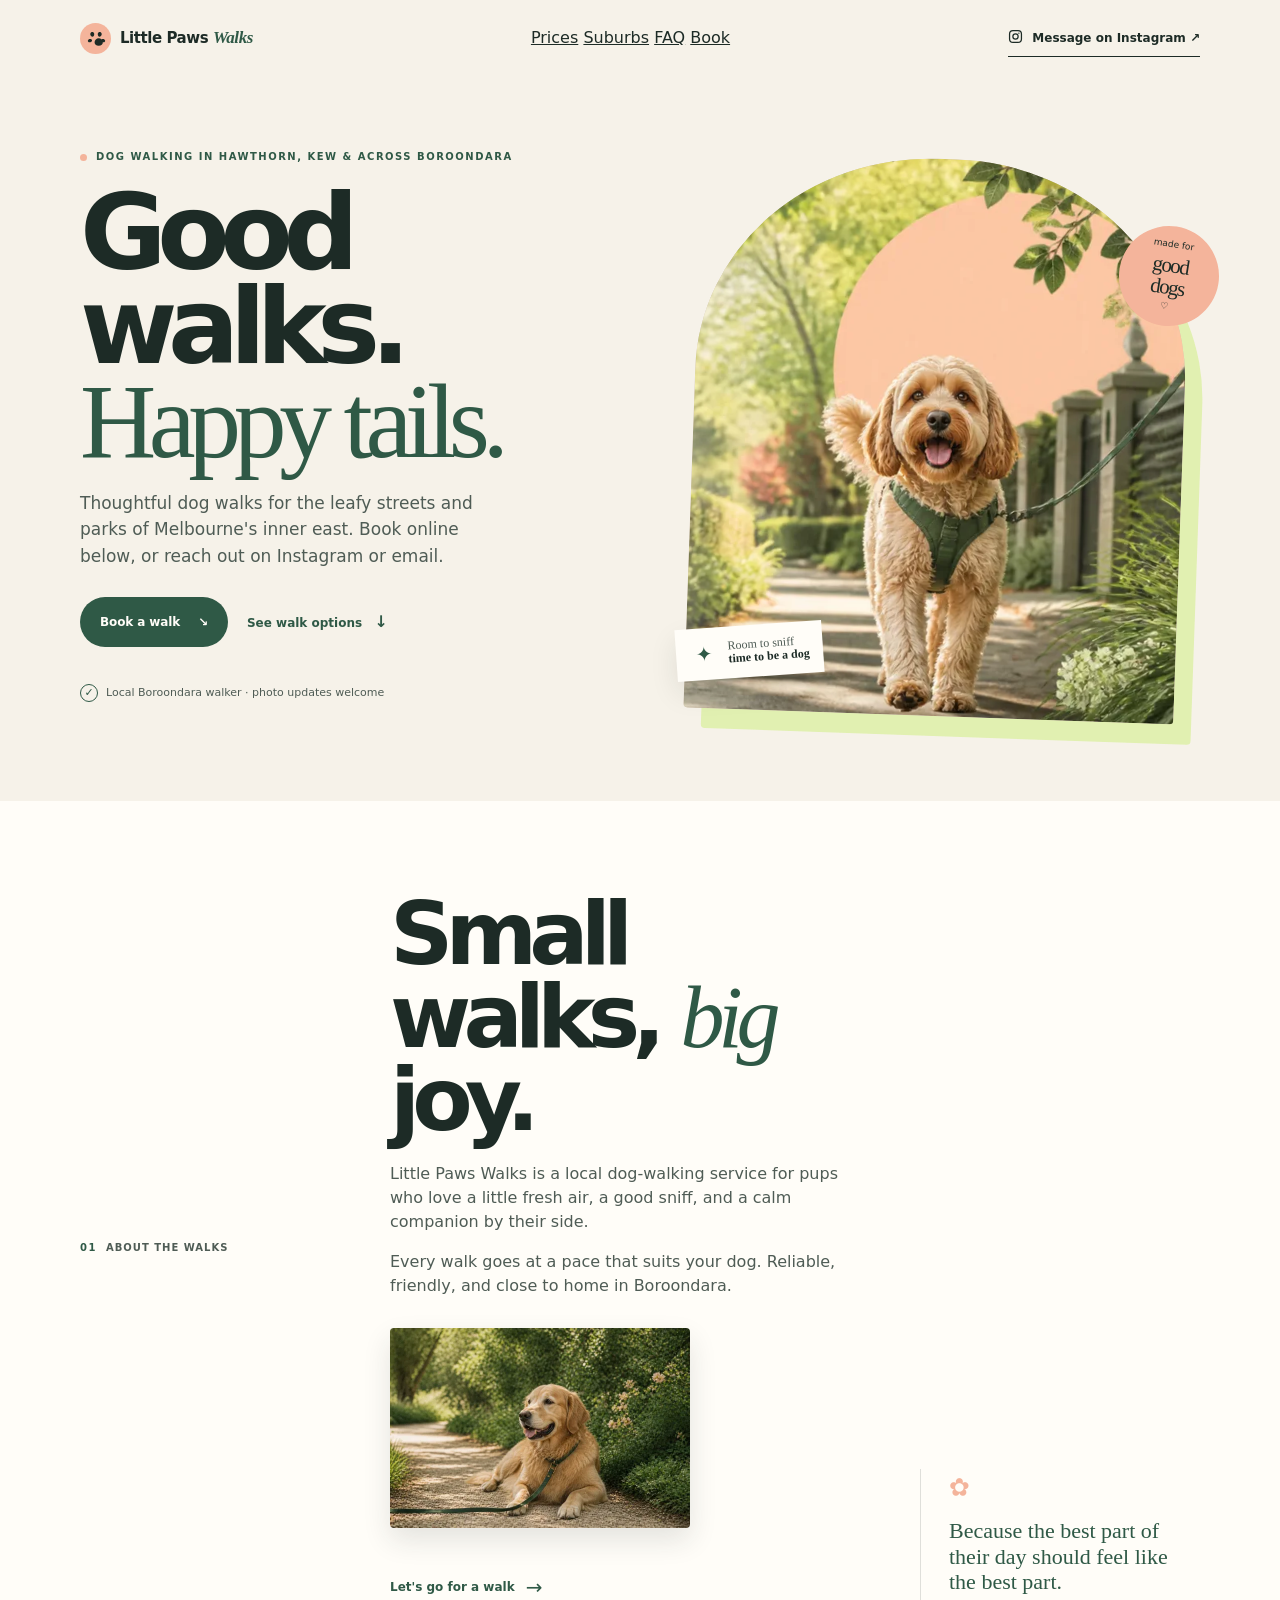
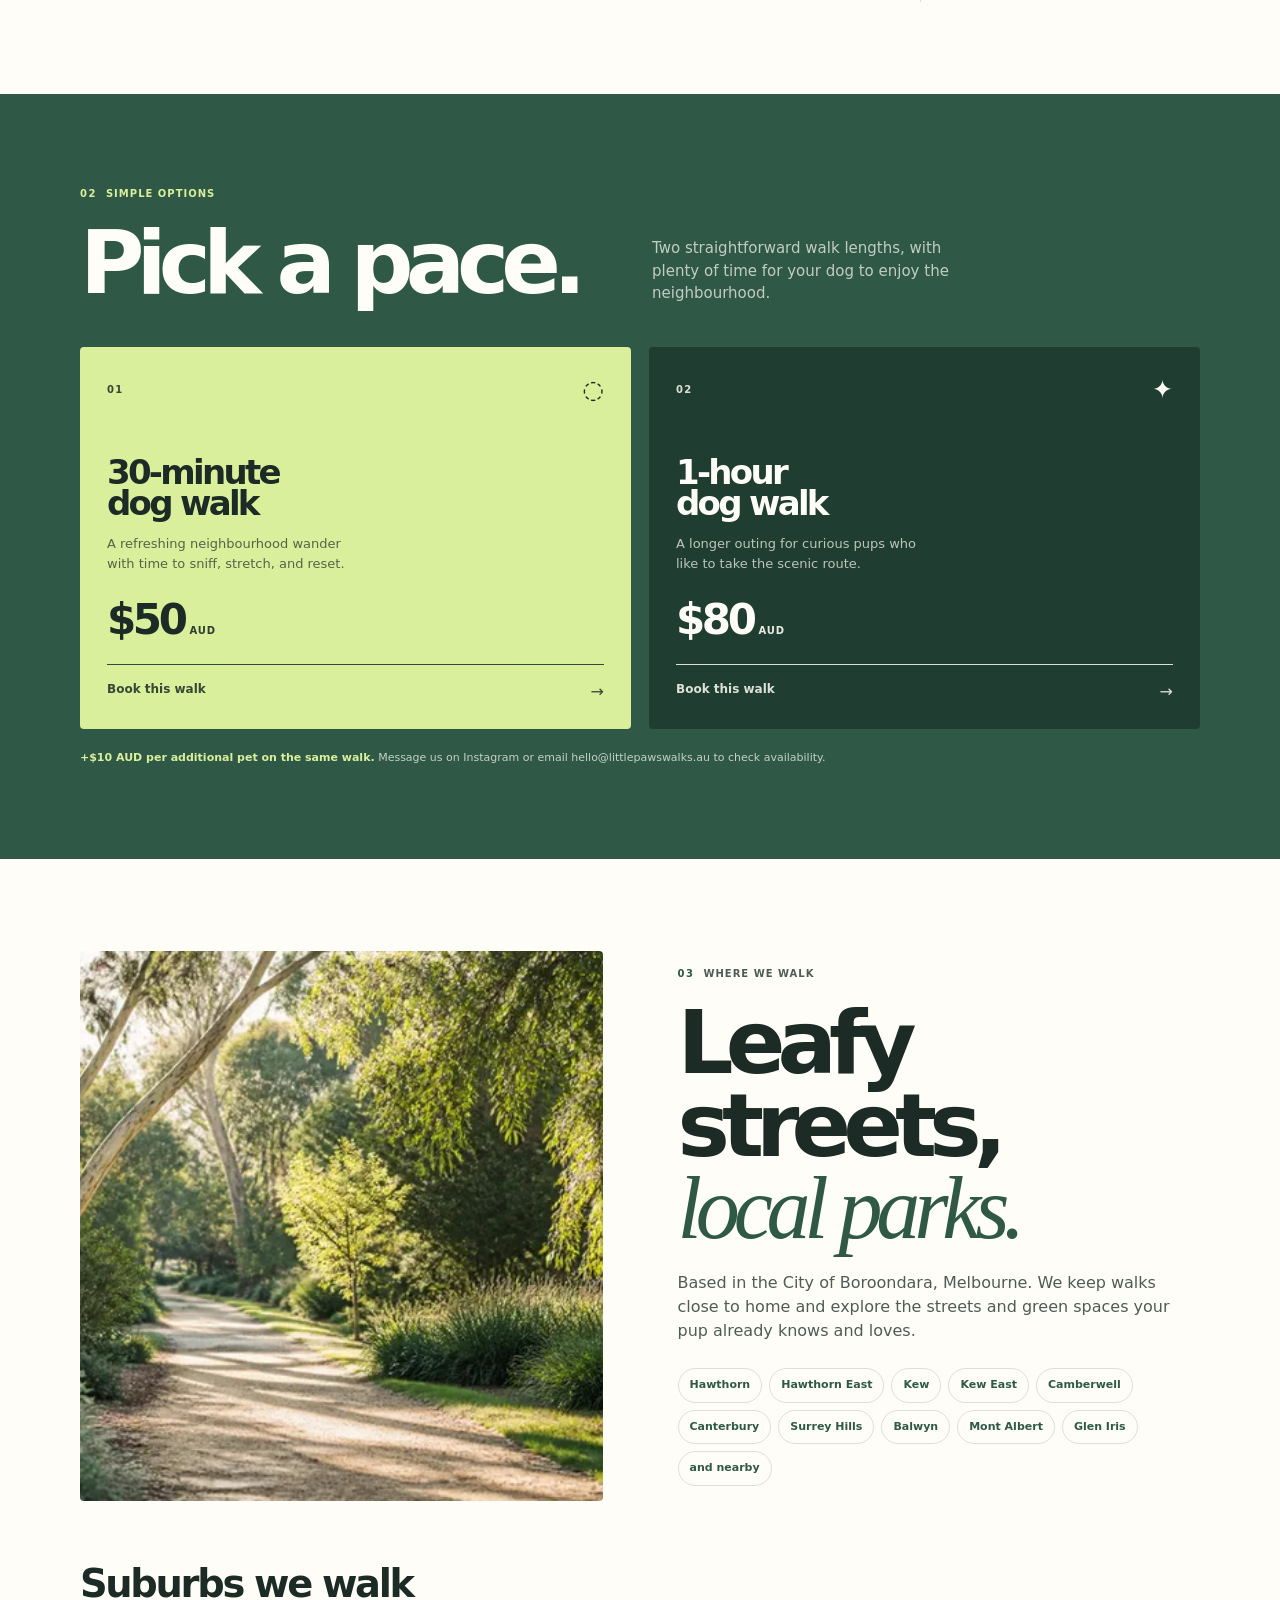
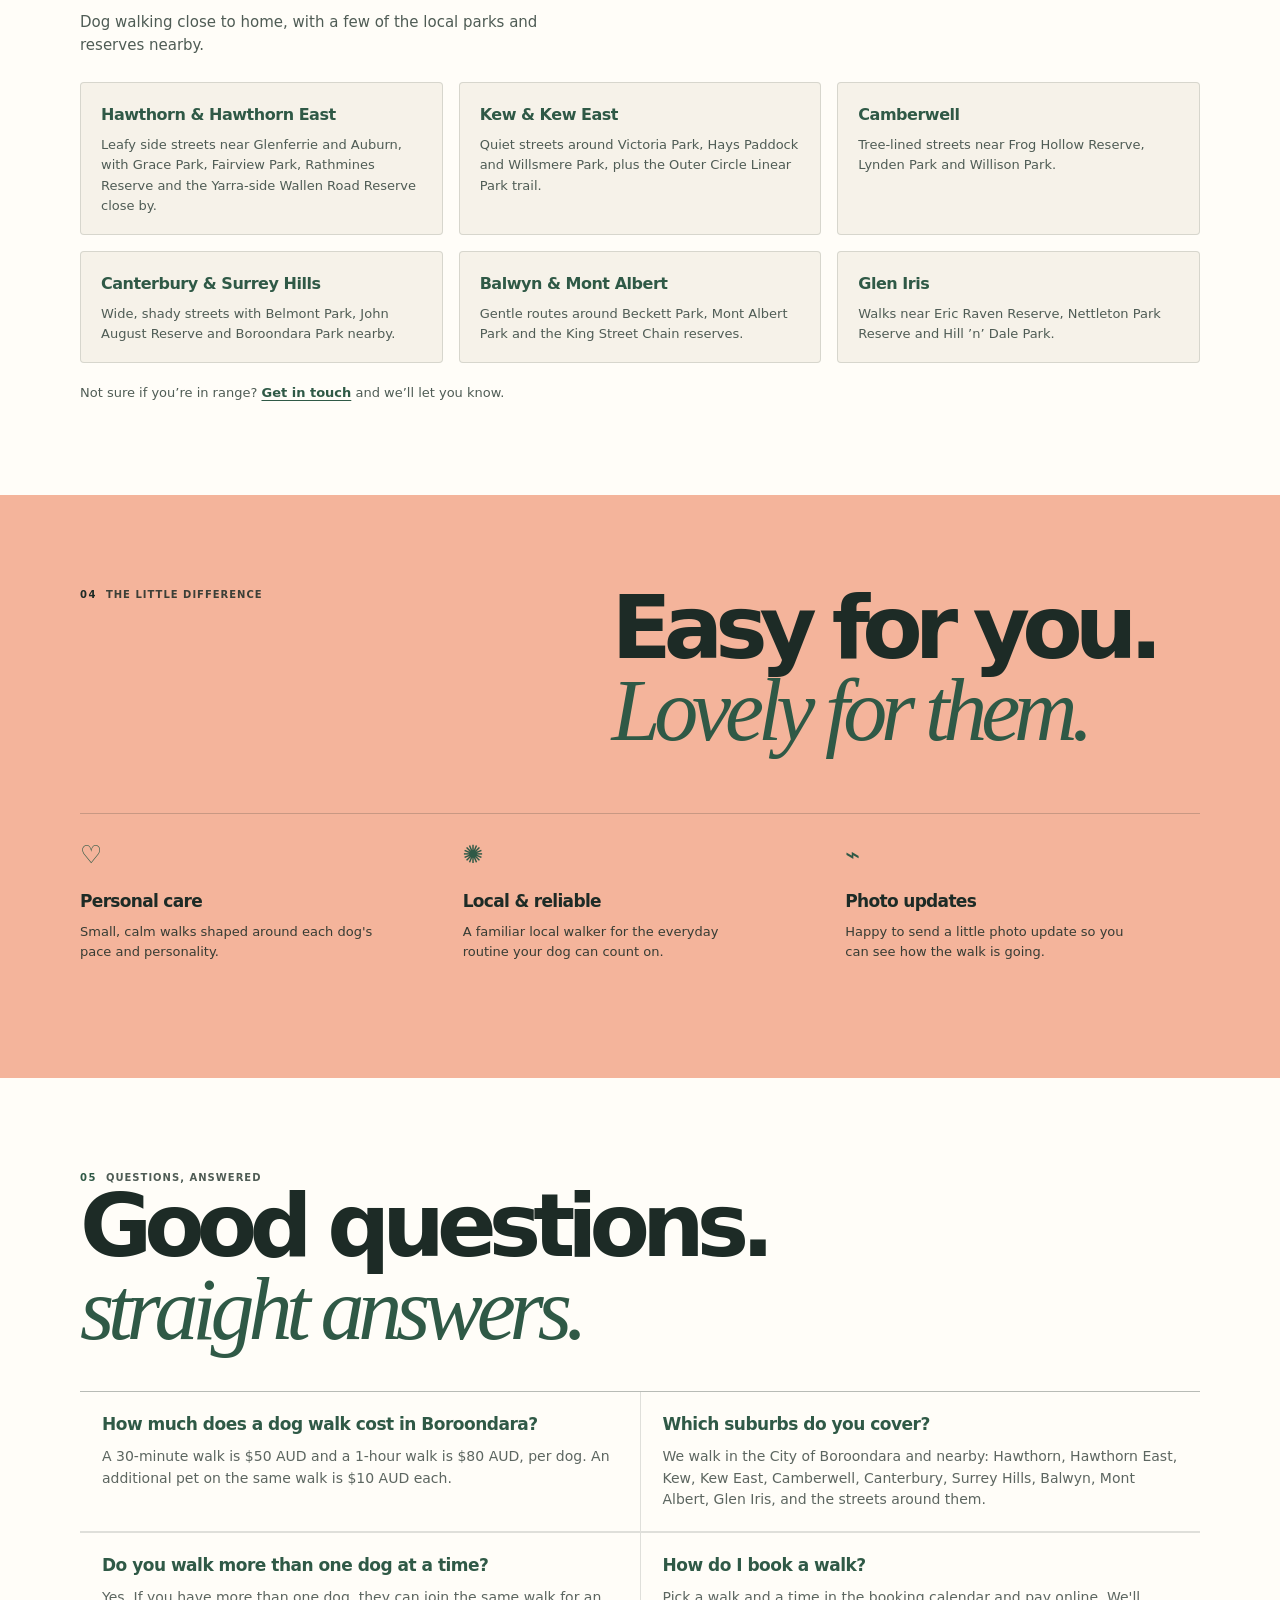
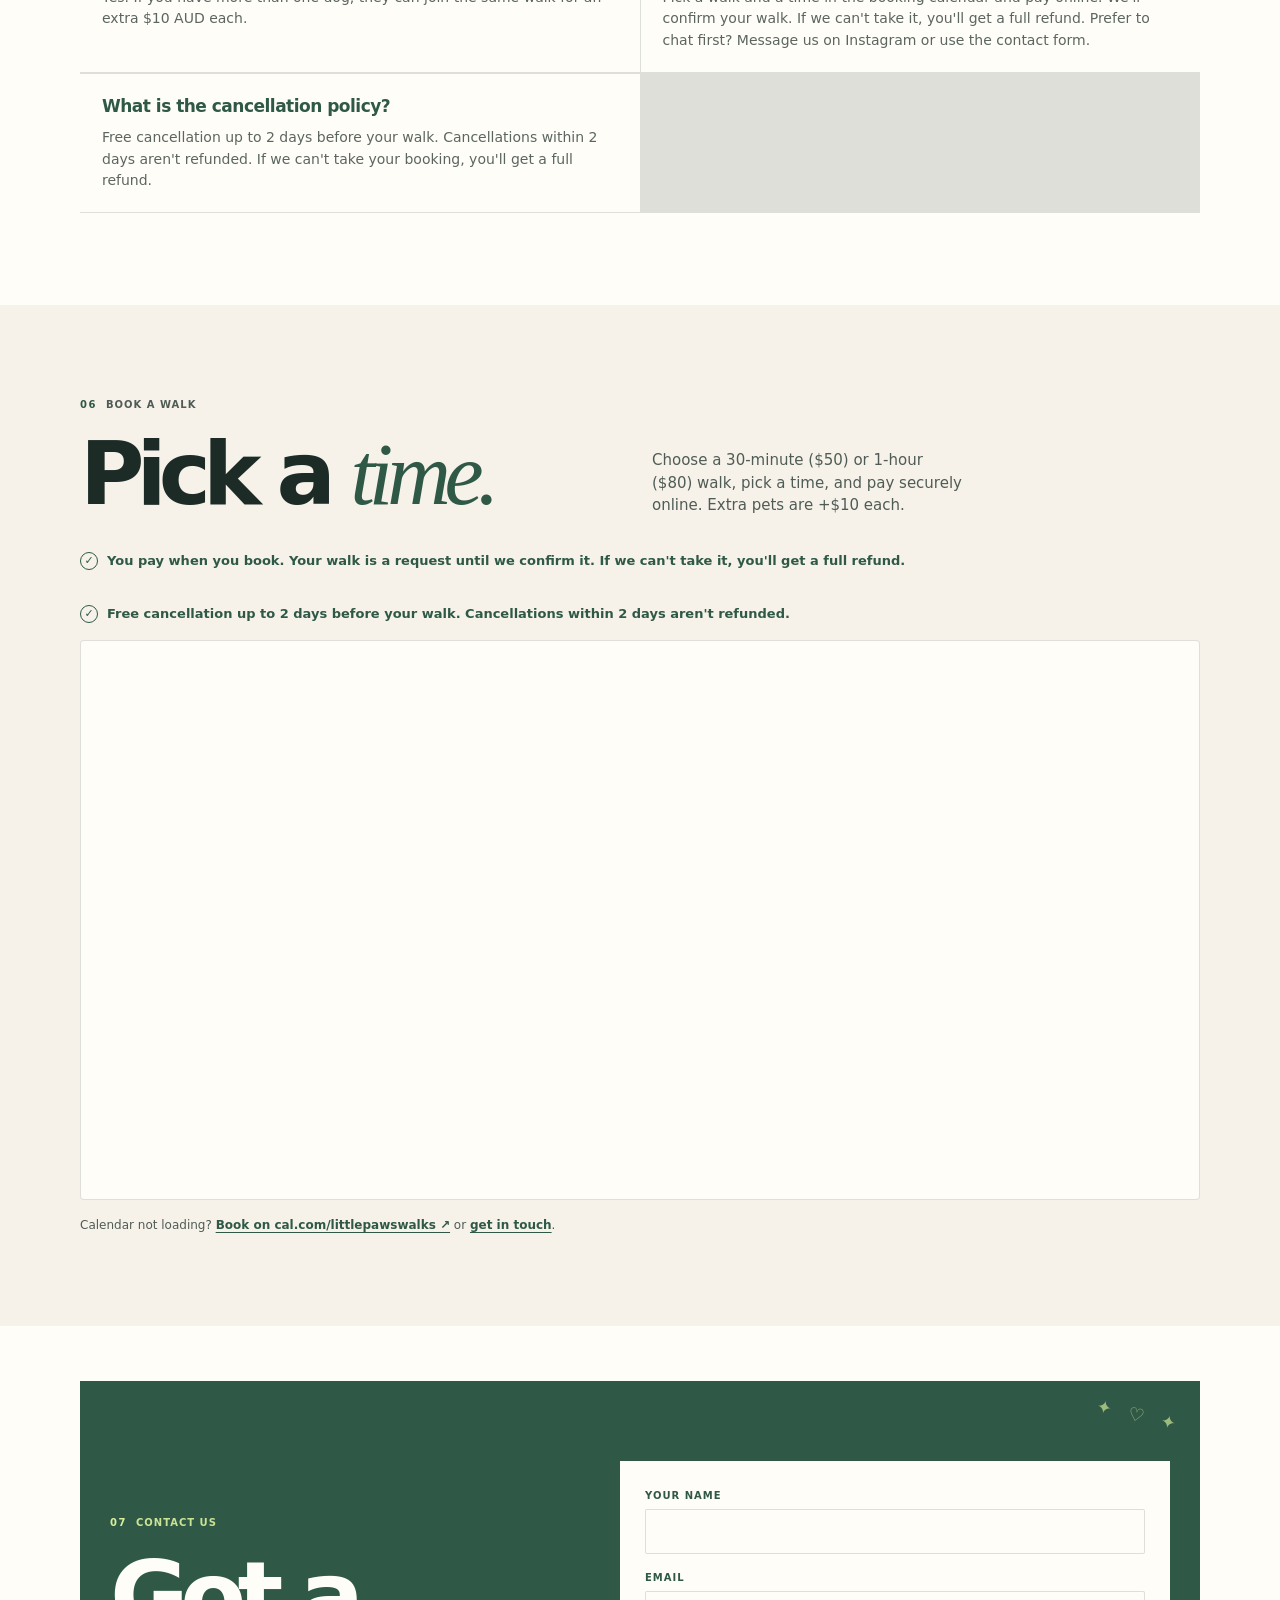
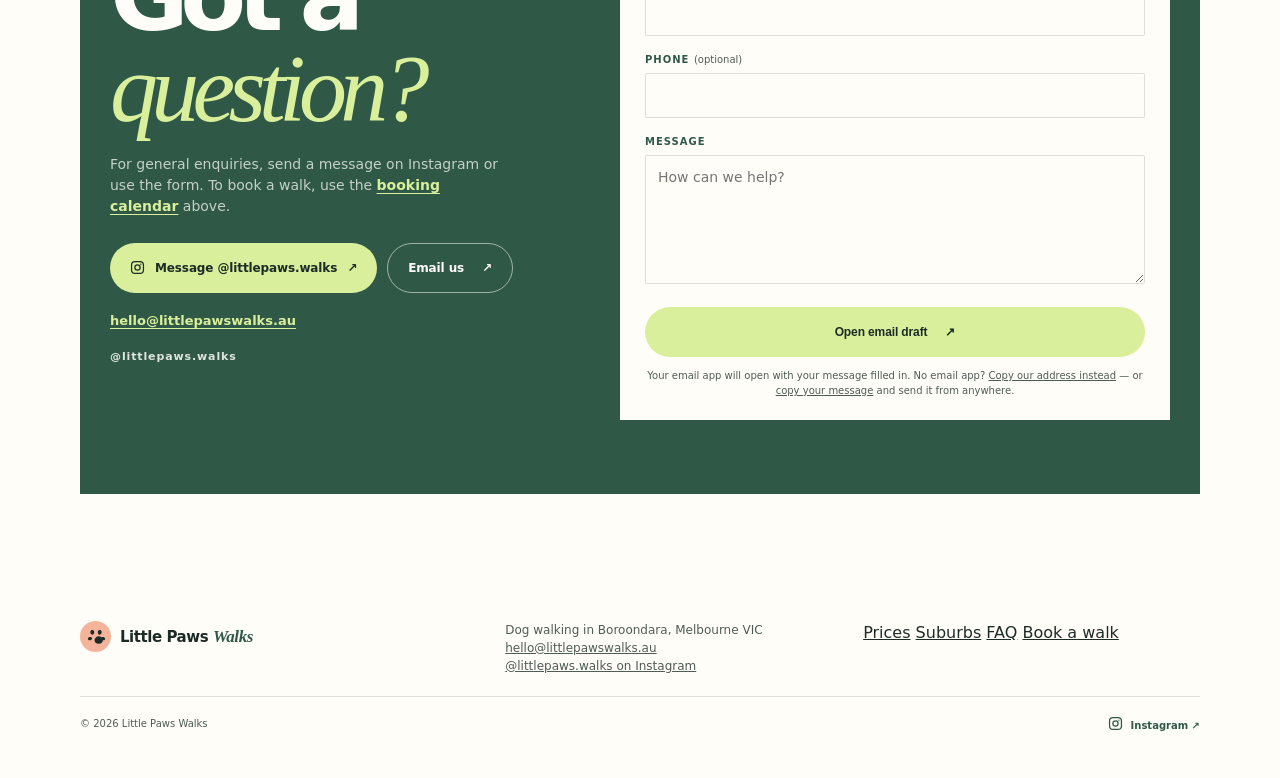
==== commit 02f94c6c: "Draft: Canva-made hero, section and OG images (WebP), og:image 1200x630" ====
--- a/index.html
+++ b/index.html
@@ -5,7 +5,7 @@
   <meta name="viewport" content="width=device-width, initial-scale=1">
   <meta name="description" content="Friendly dog walks in Hawthorn, Kew, Camberwell, Balwyn, Glen Iris and across Boroondara. 30-minute walks $50, 1-hour walks $80. Book online.">
   <title>Dog Walker in Hawthorn, Kew &amp; Boroondara | Little Paws Walks</title>
-  <link rel="preload" as="image" type="image/webp" href="assets/dog-on-walk-600.webp" imagesrcset="assets/dog-on-walk-600.webp 600w, assets/dog-on-walk-800.webp 800w, assets/dog-on-walk-1000.webp 1000w" imagesizes="(min-width: 1020px) 490px, (min-width: 700px) 50vw, 100vw" fetchpriority="high">
+  <link rel="preload" as="image" type="image/webp" href="assets/walk-hero-600.webp" imagesrcset="assets/walk-hero-600.webp 600w, assets/walk-hero-680.webp 680w" imagesizes="(min-width: 1020px) 490px, (min-width: 700px) 50vw, 100vw" fetchpriority="high">
   <link rel="stylesheet" href="styles.css">
   <link rel="preconnect" href="https://app.cal.com" crossorigin>
   <meta name="robots" content="index, follow">
@@ -16,12 +16,12 @@
   <meta property="og:site_name" content="Little Paws Walks">
   <meta property="og:locale" content="en_AU">
   <meta property="og:description" content="Friendly dog walks in Hawthorn, Kew, Camberwell, Balwyn, Glen Iris and across Boroondara. 30-minute walks $50, 1-hour walks $80. Book online.">
-  <meta property="og:image:alt" content="Smiling golden retriever looking at the camera">
-  <meta property="og:image" content="https://littlepawswalks.au/assets/dog-on-walk.jpg">
-  <meta property="og:image:width" content="1000">
-  <meta property="og:image:height" content="1325">
+  <meta property="og:image:alt" content="Little Paws Walks: Good walks. Happy tails. Hawthorn, Kew and Boroondara">
+  <meta property="og:image" content="https://littlepawswalks.au/assets/og-image.jpg">
+  <meta property="og:image:width" content="1200">
+  <meta property="og:image:height" content="630">
   <meta name="twitter:card" content="summary_large_image">
-  <meta name="twitter:image" content="https://littlepawswalks.au/assets/dog-on-walk.jpg">
+  <meta name="twitter:image" content="https://littlepawswalks.au/assets/og-image.jpg">
   <link rel="icon" href="favicon.svg" type="image/svg+xml">
   <link rel="icon" href="favicon.ico" sizes="32x32">
   <link rel="apple-touch-icon" href="apple-touch-icon.png">
@@ -44,6 +44,12 @@
         </span>
         <span>Little Paws <em>Walks</em></span>
       </a>
+      <nav class="main-nav" aria-label="Main">
+        <a href="#services">Prices</a>
+        <a href="#suburbs">Suburbs</a>
+        <a href="#faq">FAQ</a>
+        <a href="#book">Book</a>
+      </nav>
       <a class="nav-cta" href="https://ig.me/m/littlepaws.walks" target="_blank" rel="noopener noreferrer"><svg class="ig-icon" viewBox="0 0 24 24" fill="none" stroke="currentColor" stroke-width="2" stroke-linecap="round" stroke-linejoin="round" aria-hidden="true"><rect x="2.5" y="2.5" width="19" height="19" rx="5.5"/><circle cx="12" cy="12" r="4.2"/><circle cx="17.4" cy="6.6" r="1.1" fill="currentColor" stroke="none"/></svg> Message on Instagram <span aria-hidden="true">↗</span></a>
     </div>
   </header>
@@ -64,8 +70,8 @@
         <div class="hero-visual">
           <div class="hero-image-wrap">
             <picture>
-              <source type="image/webp" srcset="assets/dog-on-walk-600.webp 600w, assets/dog-on-walk-800.webp 800w, assets/dog-on-walk-1000.webp 1000w" sizes="(min-width: 1020px) 490px, (min-width: 700px) 50vw, 100vw">
-              <img src="assets/dog-on-walk.jpg" alt="Smiling golden retriever looking at the camera" width="1000" height="1325" fetchpriority="high" decoding="async">
+              <source type="image/webp" srcset="assets/walk-hero-600.webp 600w, assets/walk-hero-680.webp 680w" sizes="(min-width: 1020px) 490px, (min-width: 700px) 50vw, 100vw">
+              <img src="assets/walk-hero.jpg" alt="Happy curly-coated dog on a lead walking along a leafy garden path" width="680" height="900" fetchpriority="high" decoding="async">
             </picture>
           </div>
           <div class="photo-note"><span class="photo-note-icon" aria-hidden="true">✦</span><span>Room to sniff<br><strong>time to be a dog</strong></span></div>
@@ -82,8 +88,8 @@
           <p>Little Paws Walks is a local dog-walking service for pups who love a little fresh air, a good sniff, and a calm companion by their side.</p>
           <p>Every walk goes at a pace that suits your dog. Reliable, friendly, and close to home in Boroondara.</p>
           <picture>
-            <source type="image/webp" srcset="assets/happy-dog-600.webp 600w" sizes="300px">
-            <img class="about-image" src="assets/happy-dog.jpg" alt="Chocolate labrador licking its nose on a garden path" width="600" height="400" loading="lazy" decoding="async">
+            <source type="image/webp" srcset="assets/resting-dog-600.webp 600w" sizes="300px">
+            <img class="about-image" src="assets/resting-dog.jpg" alt="Golden retriever resting on a garden path with its lead" width="600" height="400" loading="lazy" decoding="async">
           </picture>
           <a class="arrow-link" href="#book">Let's go for a walk <span aria-hidden="true">→</span></a>
         </div>
@@ -125,7 +131,7 @@
 
     <section class="area section-pad" id="area">
       <div class="container area-grid">
-        <div class="area-image-wrap"><picture><source type="image/webp" srcset="assets/leafy-park-600.webp 600w, assets/leafy-park-800.webp 800w, assets/leafy-park-1000.webp 1000w" sizes="(min-width: 700px) 45vw, 100vw"><img src="assets/leafy-park.jpg" alt="Sunlit walking track through tall trees" width="1000" height="666" loading="lazy" decoding="async"></picture></div>
+        <div class="area-image-wrap"><picture><source type="image/webp" srcset="assets/park-track-600.webp 600w, assets/park-track-800.webp 800w, assets/park-track-1000.webp 1000w" sizes="(min-width: 700px) 45vw, 100vw"><img src="assets/park-track.jpg" alt="Sunlit gravel walking track lined with gum trees and native grasses" width="1000" height="666" loading="lazy" decoding="async"></picture></div>
         <div class="area-copy">
           <div class="section-label">03 <span>Where we walk</span></div>
           <h2>Leafy streets,<br><em>local parks.</em></h2>
@@ -158,7 +164,7 @@
         </div>
         <div class="trust-grid">
           <div class="trust-item"><span class="trust-icon" aria-hidden="true">♡</span><h3>Personal care</h3><p>Small, calm walks shaped around each dog's pace and personality.</p></div>
-          <div class="trust-item"><span class="trust-icon" aria-hidden="true">✺</span><h3>Local & reliable</h3><p>A familiar local walker for the everyday routine your dog can count on.</p></div>
+          <div class="trust-item"><span class="trust-icon" aria-hidden="true">✺</span><h3>Local &amp; reliable</h3><p>A familiar local walker for the everyday routine your dog can count on.</p></div>
           <div class="trust-item"><span class="trust-icon" aria-hidden="true">⌁</span><h3>Photo updates</h3><p>Happy to send a little photo update so you can see how the walk is going.</p></div>
         </div>
       </div>
@@ -185,6 +191,10 @@
             <h3>How do I book a walk?</h3>
             <p>Pick a walk and a time in the booking calendar and pay online. We'll confirm your walk. If we can't take it, you'll get a full refund. Prefer to chat first? Message us on Instagram or use the contact form.</p>
           </div>
+          <div class="faq-item">
+            <h3>What is the cancellation policy?</h3>
+            <p>Free cancellation up to 2 days before your walk. Cancellations within 2 days aren't refunded. If we can't take your booking, you'll get a full refund.</p>
+          </div>
         </div>
       </div>
     </section>
@@ -202,10 +212,6 @@
         <p class="book-note"><span class="note-check" aria-hidden="true">✓</span> Free cancellation up to 2 days before your walk. Cancellations within 2 days aren't refunded.</p>
         <div class="cal-embed" id="cal-booking" role="region" aria-label="Booking calendar"><noscript><p>Booking is available at <a href="https://cal.com/littlepawswalks" target="_blank" rel="noopener noreferrer">cal.com/littlepawswalks</a>.</p></noscript></div>
         <p class="book-fallback">Calendar not loading? <a href="https://cal.com/littlepawswalks" target="_blank" rel="noopener noreferrer">Book on cal.com/littlepawswalks ↗</a> or <a href="#contact">get in touch</a>.</p>
-        <aside class="referral-block" aria-labelledby="referral-title">
-          <h3 id="referral-title">Referred by a <em>friend?</em></h3>
-          <p>A friend thought your dog would love a walk with us. If they passed you one of our cards, write their name from the &ldquo;Referred by&rdquo; line when you book so we can say thanks.</p>
-        </aside>
       </div>
     </section>
 
@@ -254,7 +260,15 @@
   <footer class="site-footer">
     <div class="container footer-grid">
       <a class="brand footer-brand" href="#top"><span class="brand-mark" aria-hidden="true"><svg viewBox="0 0 48 48"><path d="M16.8 21.2c-3.4 0-5.9-3.5-5.2-6.6.6-2.8 3-4.4 5.5-3.6 2.6.8 3.7 3.8 2.8 6.5-.6 2.1-1.8 3.7-3.1 3.7Zm14.4 0c-1.3 0-2.5-1.6-3.1-3.7-.9-2.7.2-5.7 2.8-6.5 2.5-.8 4.9.8 5.5 3.6.7 3.1-1.8 6.6-5.2 6.6Zm-18.7 5.2c-2.9-.9-5.7.7-6.2 3.2-.5 2.3 1.3 4.1 3.9 3.9 2.1-.2 3.9-1.6 5.1-3.2.7-1-1-3.1-2.8-3.9Zm25.2 0c-1.8.8-3.5 2.9-2.8 3.9 1.2 1.6 3 3 5.1 3.2 2.6.2 4.4-1.6 3.9-3.9-.5-2.5-3.3-4.1-6.2-3.2Zm-7.8-1.8c-4.7 0-9 4.2-9 8.8 0 4.5 3.3 7.4 9 7.4s9-2.9 9-7.4c0-4.6-4.3-8.8-9-8.8Z"/></svg></span><span>Little Paws <em>Walks</em></span></a>
-      <p>Dog walking in Boroondara<br>Melbourne, VIC</p>
+      <p>Dog walking in Boroondara, Melbourne VIC<br>
+        <a href="mailto:hello@littlepawswalks.au">hello@littlepawswalks.au</a><br>
+        <a href="https://www.instagram.com/littlepaws.walks/" target="_blank" rel="noopener noreferrer">@littlepaws.walks on Instagram</a></p>
+      <nav class="footer-nav" aria-label="Footer">
+        <a href="#services">Prices</a>
+        <a href="#suburbs">Suburbs</a>
+        <a href="#faq">FAQ</a>
+        <a href="#book">Book a walk</a>
+      </nav>
       <div class="footer-bottom"><span>© 2026 Little Paws Walks</span><a href="https://www.instagram.com/littlepaws.walks/" target="_blank" rel="noopener noreferrer"><svg class="ig-icon" viewBox="0 0 24 24" fill="none" stroke="currentColor" stroke-width="2" stroke-linecap="round" stroke-linejoin="round" aria-hidden="true"><rect x="2.5" y="2.5" width="19" height="19" rx="5.5"/><circle cx="12" cy="12" r="4.2"/><circle cx="17.4" cy="6.6" r="1.1" fill="currentColor" stroke="none"/></svg> Instagram ↗</a></div>
     </div>
   </footer>
@@ -362,7 +376,7 @@
   "description": "Friendly local dog walking in Hawthorn, Kew, Camberwell and across the City of Boroondara, Melbourne. 30-minute and 1-hour walks.",
   "url": "https://littlepawswalks.au/",
   "email": "hello@littlepawswalks.au",
-  "image": "https://littlepawswalks.au/assets/dog-on-walk.jpg",
+  "image": "https://littlepawswalks.au/assets/og-image.jpg",
   "priceRange": "$50–$80",
   "areaServed": [
     {
@@ -502,7 +516,7 @@
         "name": "What is the cancellation policy?",
         "acceptedAnswer": {
           "@type": "Answer",
-          "text": "Free cancellation up to 2 days before your walk. Cancellations within 2 days aren't refunded."
+          "text": "Free cancellation up to 2 days before your walk. Cancellations within 2 days aren't refunded. If we can't take your booking, you'll get a full refund."
         }
       }
     ]
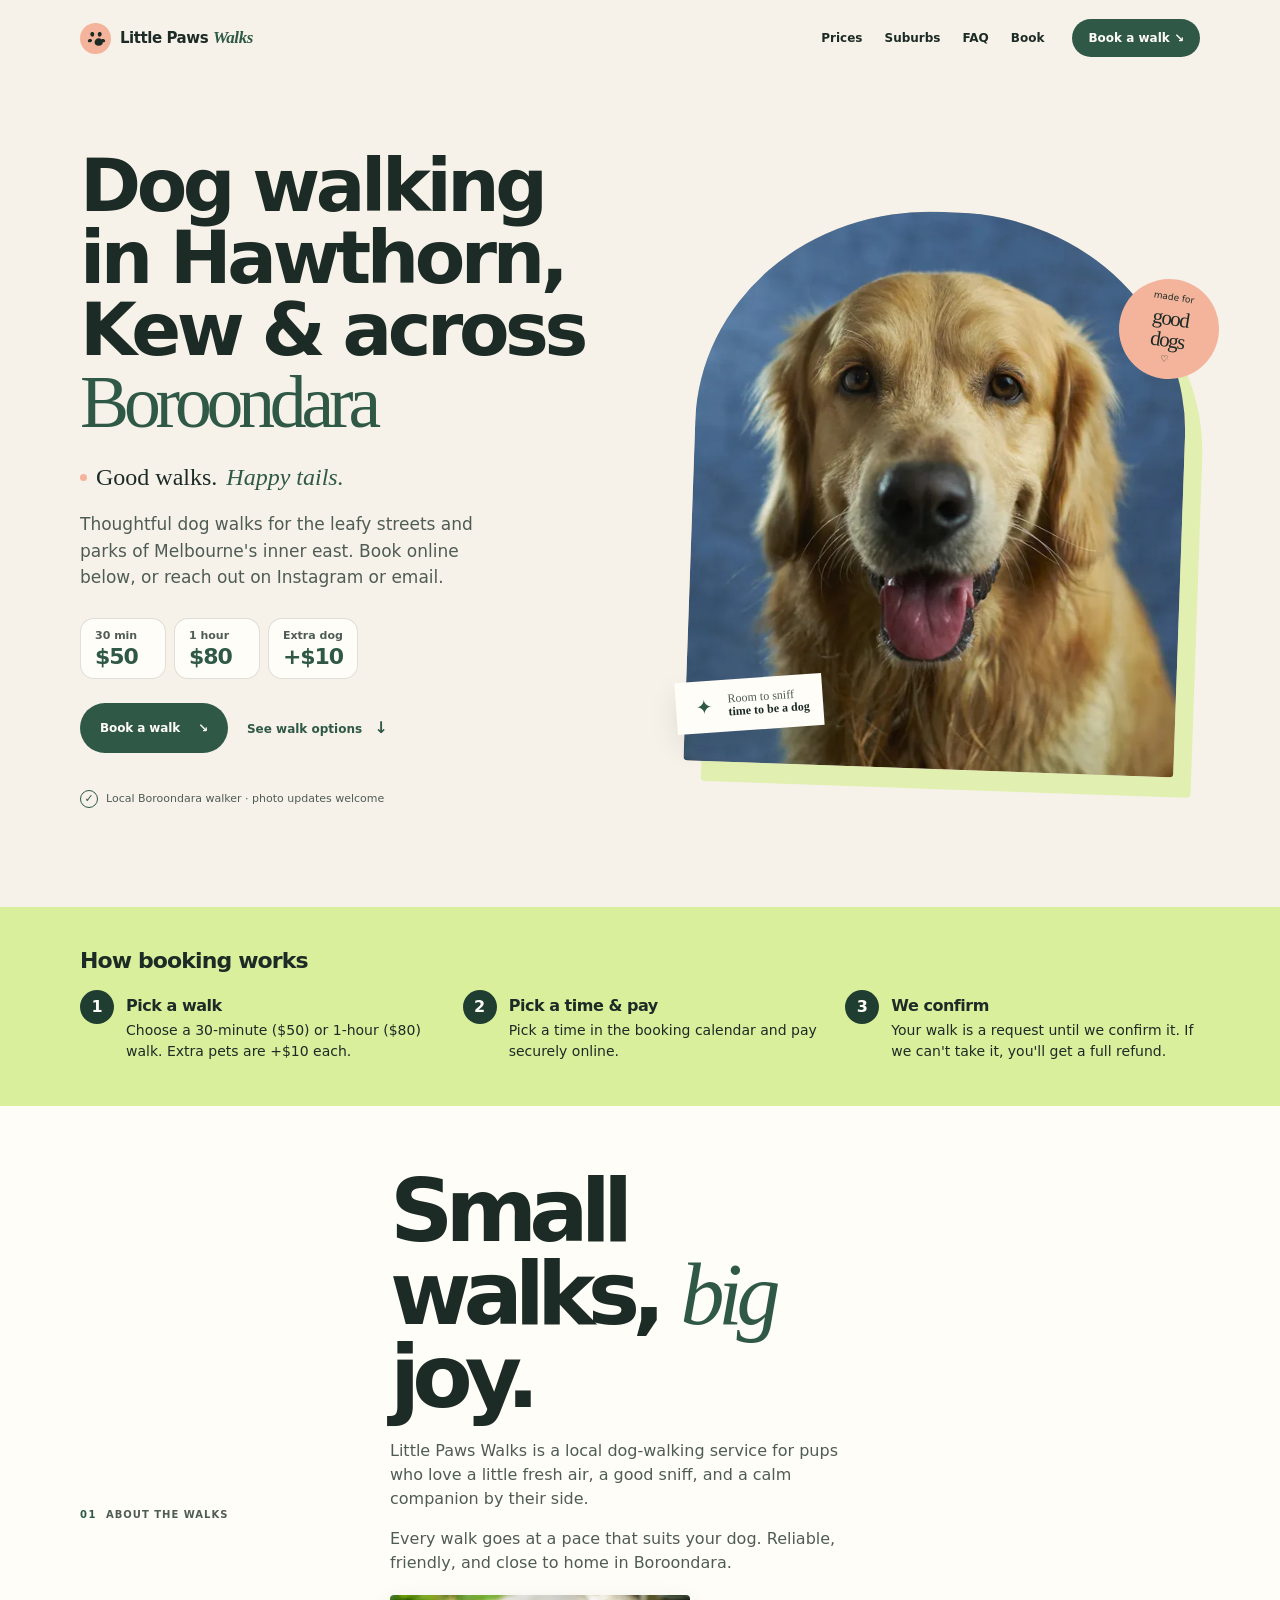
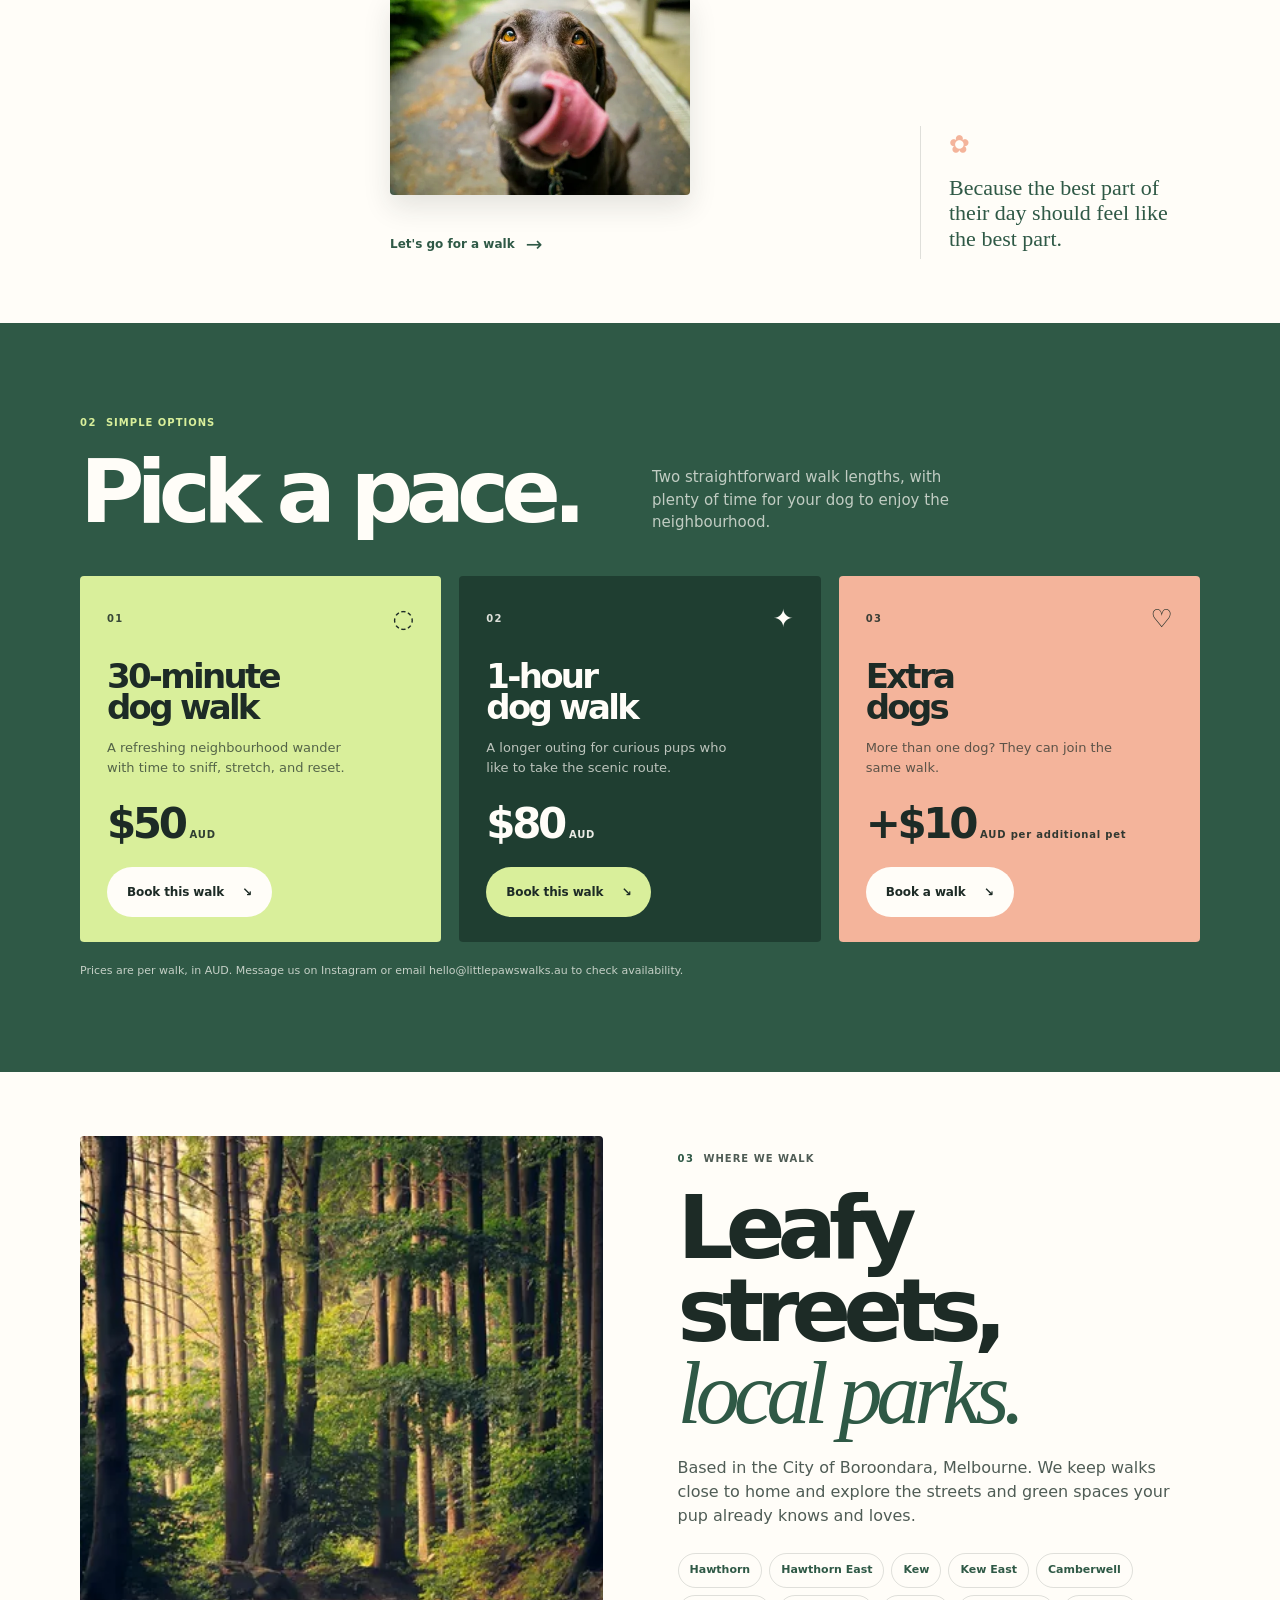
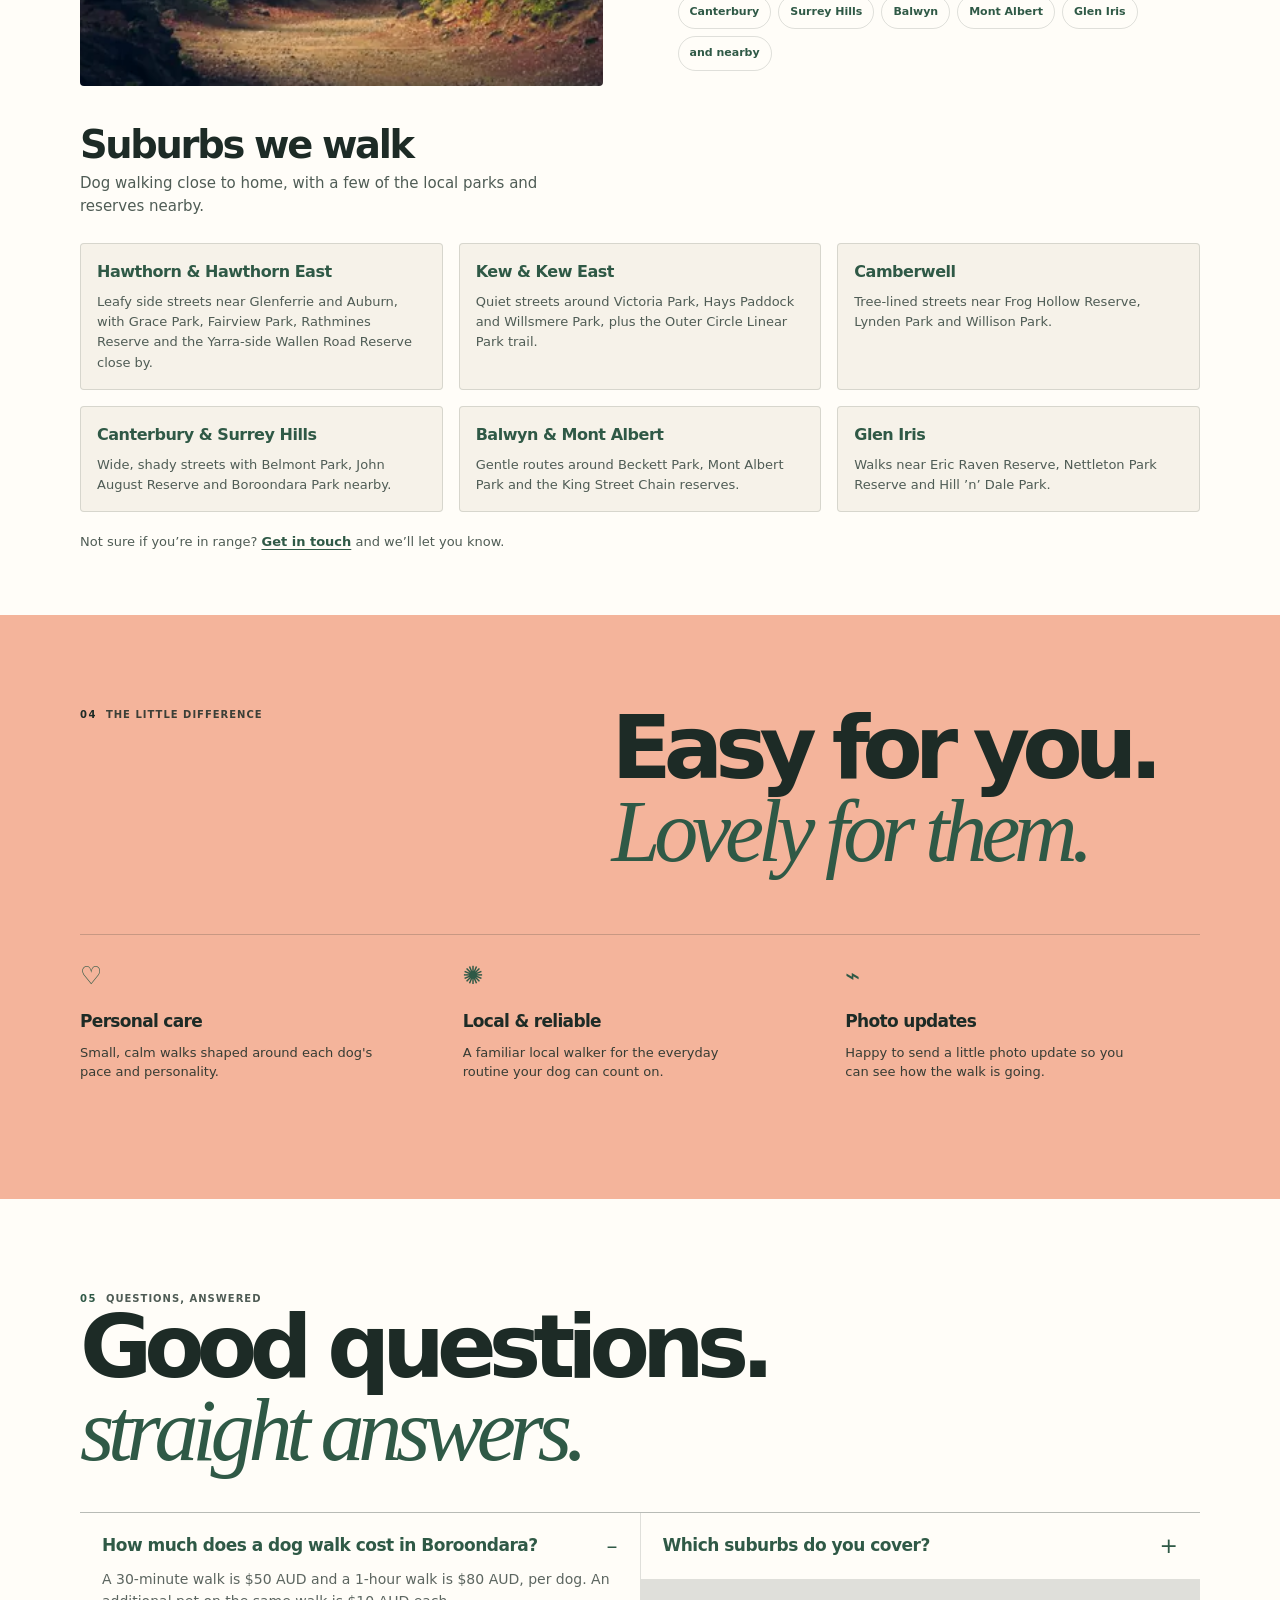
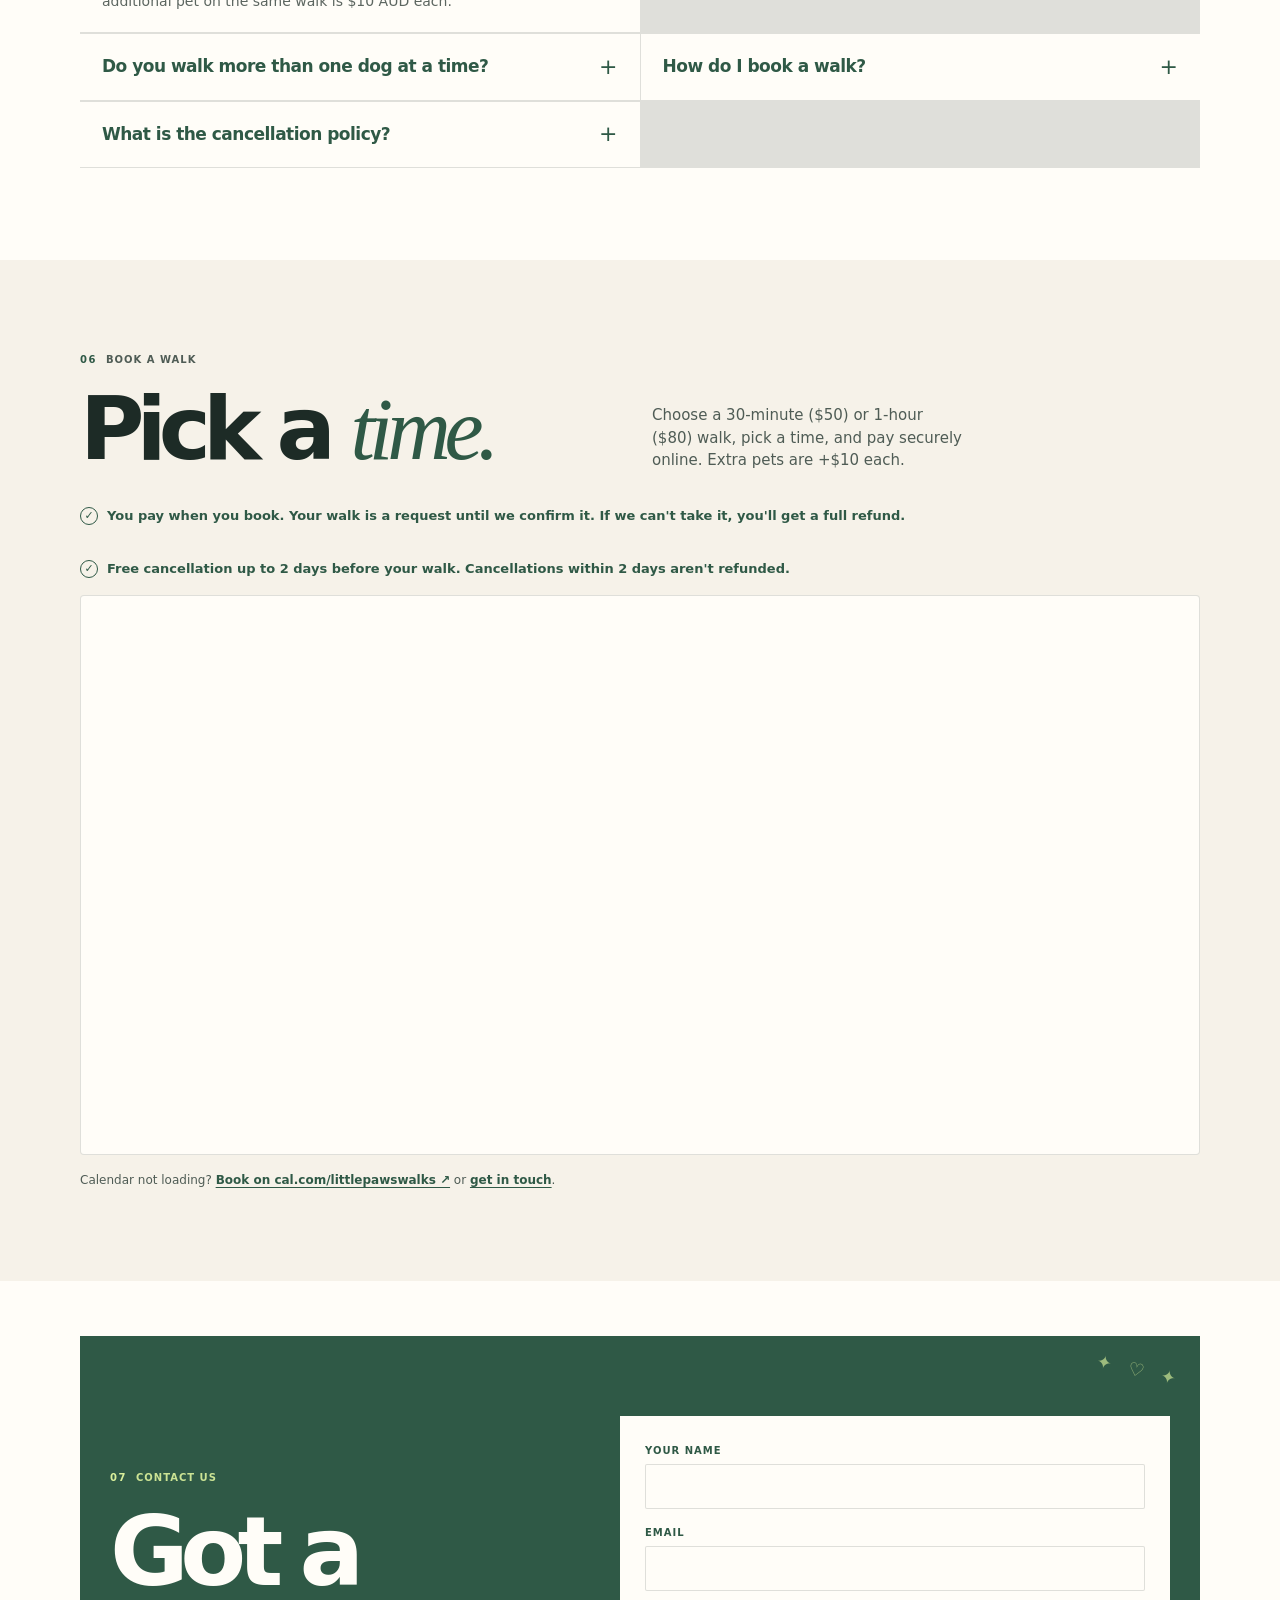
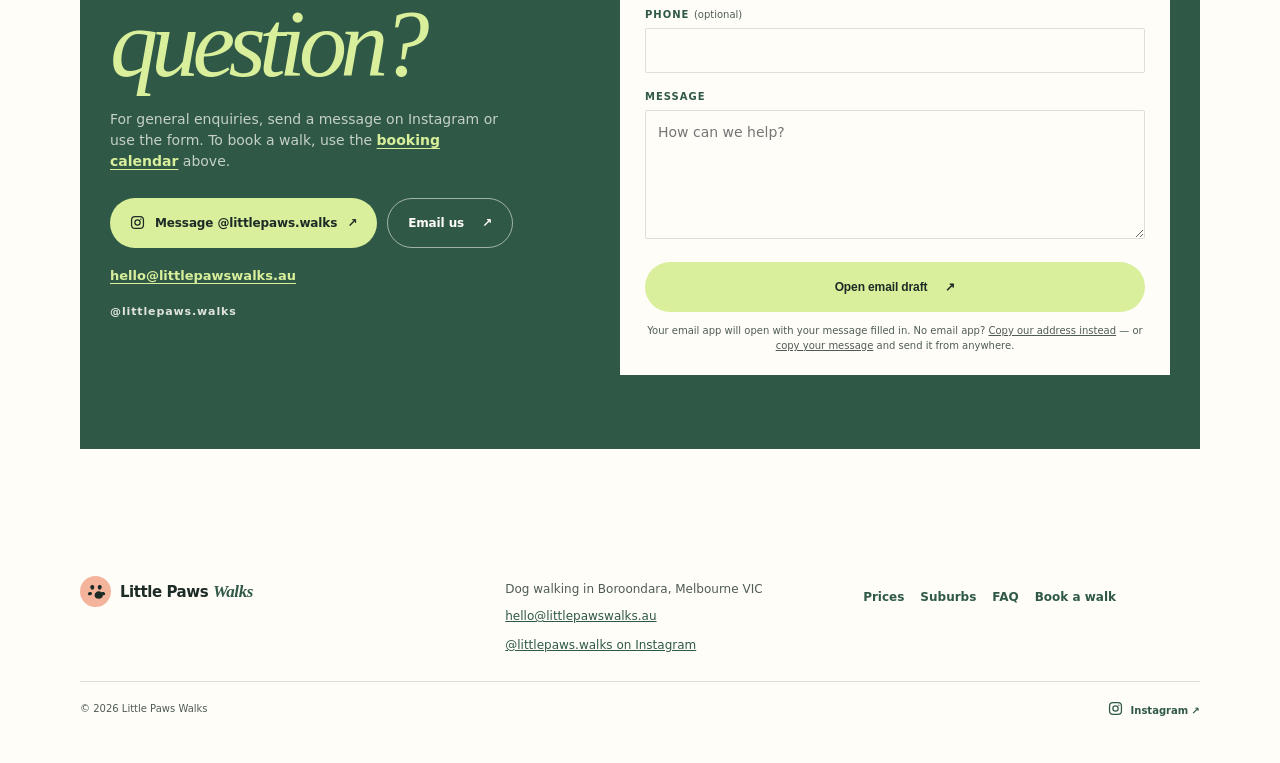
==== commit 94111952: "Layout v2 draft: suburb hero, price pills, steps, 3 price cards, FAQ accordion" ====
--- a/index.html
+++ b/index.html
@@ -5,7 +5,7 @@
   <meta name="viewport" content="width=device-width, initial-scale=1">
   <meta name="description" content="Friendly dog walks in Hawthorn, Kew, Camberwell, Balwyn, Glen Iris and across Boroondara. 30-minute walks $50, 1-hour walks $80. Book online.">
   <title>Dog Walker in Hawthorn, Kew &amp; Boroondara | Little Paws Walks</title>
-  <link rel="preload" as="image" type="image/webp" href="assets/walk-hero-600.webp" imagesrcset="assets/walk-hero-600.webp 600w, assets/walk-hero-680.webp 680w" imagesizes="(min-width: 1020px) 490px, (min-width: 700px) 50vw, 100vw" fetchpriority="high">
+  <link rel="preload" as="image" type="image/webp" href="assets/dog-on-walk-600.webp" imagesrcset="assets/dog-on-walk-600.webp 600w, assets/dog-on-walk-800.webp 800w, assets/dog-on-walk-1000.webp 1000w" imagesizes="(min-width: 1020px) 490px, (min-width: 700px) 50vw, 100vw" fetchpriority="high">
   <link rel="stylesheet" href="styles.css">
   <link rel="preconnect" href="https://app.cal.com" crossorigin>
   <meta name="robots" content="index, follow">
@@ -16,12 +16,12 @@
   <meta property="og:site_name" content="Little Paws Walks">
   <meta property="og:locale" content="en_AU">
   <meta property="og:description" content="Friendly dog walks in Hawthorn, Kew, Camberwell, Balwyn, Glen Iris and across Boroondara. 30-minute walks $50, 1-hour walks $80. Book online.">
-  <meta property="og:image:alt" content="Little Paws Walks: Good walks. Happy tails. Hawthorn, Kew and Boroondara">
-  <meta property="og:image" content="https://littlepawswalks.au/assets/og-image.jpg">
-  <meta property="og:image:width" content="1200">
-  <meta property="og:image:height" content="630">
+  <meta property="og:image:alt" content="Smiling golden retriever looking at the camera">
+  <meta property="og:image" content="https://littlepawswalks.au/assets/dog-on-walk.jpg">
+  <meta property="og:image:width" content="1000">
+  <meta property="og:image:height" content="1325">
   <meta name="twitter:card" content="summary_large_image">
-  <meta name="twitter:image" content="https://littlepawswalks.au/assets/og-image.jpg">
+  <meta name="twitter:image" content="https://littlepawswalks.au/assets/dog-on-walk.jpg">
   <link rel="icon" href="favicon.svg" type="image/svg+xml">
   <link rel="icon" href="favicon.ico" sizes="32x32">
   <link rel="apple-touch-icon" href="apple-touch-icon.png">
@@ -50,7 +50,7 @@
         <a href="#faq">FAQ</a>
         <a href="#book">Book</a>
       </nav>
-      <a class="nav-cta" href="https://ig.me/m/littlepaws.walks" target="_blank" rel="noopener noreferrer"><svg class="ig-icon" viewBox="0 0 24 24" fill="none" stroke="currentColor" stroke-width="2" stroke-linecap="round" stroke-linejoin="round" aria-hidden="true"><rect x="2.5" y="2.5" width="19" height="19" rx="5.5"/><circle cx="12" cy="12" r="4.2"/><circle cx="17.4" cy="6.6" r="1.1" fill="currentColor" stroke="none"/></svg> Message on Instagram <span aria-hidden="true">↗</span></a>
+      <a class="nav-cta" href="#book">Book a walk <span aria-hidden="true">↘</span></a>
     </div>
   </header>
 
@@ -58,9 +58,14 @@
     <section class="hero" id="top">
       <div class="container hero-grid">
         <div class="hero-copy">
-          <h1 class="eyebrow"><span class="eyebrow-dot" aria-hidden="true"></span> Dog walking in Hawthorn, Kew &amp; across Boroondara</h1>
-          <p class="hero-title">Good walks.<br><span>Happy tails.</span></p>
+          <h1 class="hero-title">Dog walking in Hawthorn, Kew &amp; across <span>Boroondara</span></h1>
+          <p class="hero-tagline"><span class="eyebrow-dot" aria-hidden="true"></span> Good walks. <em>Happy tails.</em></p>
           <p class="hero-intro">Thoughtful dog walks for the leafy streets and parks of Melbourne's inner east. Book online below, or reach out on Instagram or email.</p>
+          <ul class="price-pills" aria-label="Prices">
+            <li><span>30 min</span><strong>$50</strong></li>
+            <li><span>1 hour</span><strong>$80</strong></li>
+            <li><span>Extra dog</span><strong>+$10</strong></li>
+          </ul>
           <div class="hero-actions">
             <a class="button button-primary" href="#book">Book a walk <span aria-hidden="true">↘</span></a>
             <a class="text-link" href="#services">See walk options <span aria-hidden="true">↓</span></a>
@@ -70,13 +75,24 @@
         <div class="hero-visual">
           <div class="hero-image-wrap">
             <picture>
-              <source type="image/webp" srcset="assets/walk-hero-600.webp 600w, assets/walk-hero-680.webp 680w" sizes="(min-width: 1020px) 490px, (min-width: 700px) 50vw, 100vw">
-              <img src="assets/walk-hero.jpg" alt="Happy curly-coated dog on a lead walking along a leafy garden path" width="680" height="900" fetchpriority="high" decoding="async">
+              <source type="image/webp" srcset="assets/dog-on-walk-600.webp 600w, assets/dog-on-walk-800.webp 800w, assets/dog-on-walk-1000.webp 1000w" sizes="(min-width: 1020px) 490px, (min-width: 700px) 50vw, 100vw">
+              <img src="assets/dog-on-walk.jpg" alt="Smiling golden retriever looking at the camera" width="1000" height="1325" fetchpriority="high" decoding="async">
             </picture>
           </div>
           <div class="photo-note"><span class="photo-note-icon" aria-hidden="true">✦</span><span>Room to sniff<br><strong>time to be a dog</strong></span></div>
           <div class="hero-sticker" aria-hidden="true"><span>made for</span><strong>good<br>dogs</strong><span>♡</span></div>
         </div>
+      </div>
+    </section>
+
+    <section class="steps" id="how" aria-labelledby="how-title">
+      <div class="container">
+        <h2 class="steps-title" id="how-title">How booking works</h2>
+        <ol class="steps-list">
+          <li><span class="step-num" aria-hidden="true">1</span><h3>Pick a walk</h3><p>Choose a 30-minute ($50) or 1-hour ($80) walk. Extra pets are +$10 each.</p></li>
+          <li><span class="step-num" aria-hidden="true">2</span><h3>Pick a time &amp; pay</h3><p>Pick a time in the booking calendar and pay securely online.</p></li>
+          <li><span class="step-num" aria-hidden="true">3</span><h3>We confirm</h3><p>Your walk is a request until we confirm it. If we can't take it, you'll get a full refund.</p></li>
+        </ol>
       </div>
     </section>
 
@@ -88,8 +104,8 @@
           <p>Little Paws Walks is a local dog-walking service for pups who love a little fresh air, a good sniff, and a calm companion by their side.</p>
           <p>Every walk goes at a pace that suits your dog. Reliable, friendly, and close to home in Boroondara.</p>
           <picture>
-            <source type="image/webp" srcset="assets/resting-dog-600.webp 600w" sizes="300px">
-            <img class="about-image" src="assets/resting-dog.jpg" alt="Golden retriever resting on a garden path with its lead" width="600" height="400" loading="lazy" decoding="async">
+            <source type="image/webp" srcset="assets/happy-dog-600.webp 600w" sizes="300px">
+            <img class="about-image" src="assets/happy-dog.jpg" alt="Chocolate labrador licking its nose on a garden path" width="600" height="400" loading="lazy" decoding="async">
           </picture>
           <a class="arrow-link" href="#book">Let's go for a walk <span aria-hidden="true">→</span></a>
         </div>
@@ -115,23 +131,30 @@
             <h3>30-minute<br>dog walk</h3>
             <p>A refreshing neighbourhood wander with time to sniff, stretch, and reset.</p>
             <div class="price"><strong>$50</strong><span>AUD</span></div>
-            <a class="card-link" href="#book">Book this walk <span aria-hidden="true">→</span></a>
+            <a class="button card-button" href="#book">Book this walk <span aria-hidden="true">↘</span></a>
           </article>
           <article class="service-card service-card-dark">
             <div class="service-top"><span class="service-number">02</span><span class="service-icon" aria-hidden="true">✦</span></div>
             <h3>1-hour<br>dog walk</h3>
             <p>A longer outing for curious pups who like to take the scenic route.</p>
             <div class="price"><strong>$80</strong><span>AUD</span></div>
-            <a class="card-link" href="#book">Book this walk <span aria-hidden="true">→</span></a>
+            <a class="button card-button" href="#book">Book this walk <span aria-hidden="true">↘</span></a>
           </article>
-        </div>
-        <p class="pricing-note"><strong>+$10 AUD per additional pet on the same walk.</strong> Message us on Instagram or email hello@littlepawswalks.au to check availability.</p>
+          <article class="service-card service-card-extra">
+            <div class="service-top"><span class="service-number">03</span><span class="service-icon" aria-hidden="true">♡</span></div>
+            <h3>Extra<br>dogs</h3>
+            <p>More than one dog? They can join the same walk.</p>
+            <div class="price"><strong>+$10</strong><span>AUD per additional pet</span></div>
+            <a class="button card-button" href="#book">Book a walk <span aria-hidden="true">↘</span></a>
+          </article>
+        </div>
+        <p class="pricing-note">Prices are per walk, in AUD. Message us on Instagram or email hello@littlepawswalks.au to check availability.</p>
       </div>
     </section>
 
     <section class="area section-pad" id="area">
       <div class="container area-grid">
-        <div class="area-image-wrap"><picture><source type="image/webp" srcset="assets/park-track-600.webp 600w, assets/park-track-800.webp 800w, assets/park-track-1000.webp 1000w" sizes="(min-width: 700px) 45vw, 100vw"><img src="assets/park-track.jpg" alt="Sunlit gravel walking track lined with gum trees and native grasses" width="1000" height="666" loading="lazy" decoding="async"></picture></div>
+        <div class="area-image-wrap"><picture><source type="image/webp" srcset="assets/leafy-park-600.webp 600w, assets/leafy-park-800.webp 800w, assets/leafy-park-1000.webp 1000w" sizes="(min-width: 700px) 45vw, 100vw"><img src="assets/leafy-park.jpg" alt="Sunlit walking track through tall trees" width="1000" height="666" loading="lazy" decoding="async"></picture></div>
         <div class="area-copy">
           <div class="section-label">03 <span>Where we walk</span></div>
           <h2>Leafy streets,<br><em>local parks.</em></h2>
@@ -175,26 +198,26 @@
         <div class="section-label">05 <span>Questions, answered</span></div>
         <h2>Good questions.<br><em>straight answers.</em></h2>
         <div class="faq-grid">
-          <div class="faq-item">
-            <h3>How much does a dog walk cost in Boroondara?</h3>
+          <details class="faq-item" open>
+            <summary><h3>How much does a dog walk cost in Boroondara?</h3></summary>
             <p>A 30-minute walk is $50 AUD and a 1-hour walk is $80 AUD, per dog. An additional pet on the same walk is $10 AUD each.</p>
-          </div>
-          <div class="faq-item">
-            <h3>Which suburbs do you cover?</h3>
+          </details>
+          <details class="faq-item">
+            <summary><h3>Which suburbs do you cover?</h3></summary>
             <p>We walk in the City of Boroondara and nearby: Hawthorn, Hawthorn East, Kew, Kew East, Camberwell, Canterbury, Surrey Hills, Balwyn, Mont Albert, Glen Iris, and the streets around them.</p>
-          </div>
-          <div class="faq-item">
-            <h3>Do you walk more than one dog at a time?</h3>
+          </details>
+          <details class="faq-item">
+            <summary><h3>Do you walk more than one dog at a time?</h3></summary>
             <p>Yes. If you have more than one dog, they can join the same walk for an extra $10 AUD each.</p>
-          </div>
-          <div class="faq-item">
-            <h3>How do I book a walk?</h3>
+          </details>
+          <details class="faq-item">
+            <summary><h3>How do I book a walk?</h3></summary>
             <p>Pick a walk and a time in the booking calendar and pay online. We'll confirm your walk. If we can't take it, you'll get a full refund. Prefer to chat first? Message us on Instagram or use the contact form.</p>
-          </div>
-          <div class="faq-item">
-            <h3>What is the cancellation policy?</h3>
+          </details>
+          <details class="faq-item">
+            <summary><h3>What is the cancellation policy?</h3></summary>
             <p>Free cancellation up to 2 days before your walk. Cancellations within 2 days aren't refunded. If we can't take your booking, you'll get a full refund.</p>
-          </div>
+          </details>
         </div>
       </div>
     </section>
@@ -273,7 +296,7 @@
     </div>
   </footer>
 
-  <div class="sticky-cta"><a href="#book">Book a walk <span aria-hidden="true">↘</span></a></div>
+  <div class="sticky-cta"><a href="#book"><span class="sticky-from">From $50</span> Book a walk <span aria-hidden="true">↘</span></a></div>
 
   <script>
     (function () {
@@ -376,7 +399,7 @@
   "description": "Friendly local dog walking in Hawthorn, Kew, Camberwell and across the City of Boroondara, Melbourne. 30-minute and 1-hour walks.",
   "url": "https://littlepawswalks.au/",
   "email": "hello@littlepawswalks.au",
-  "image": "https://littlepawswalks.au/assets/og-image.jpg",
+  "image": "https://littlepawswalks.au/assets/dog-on-walk.jpg",
   "priceRange": "$50–$80",
   "areaServed": [
     {
--- a/styles.css
+++ b/styles.css
@@ -27,6 +27,13 @@
 .brand em { color: var(--green); font-family: var(--serif); font-size: 17px; font-weight: 600; }
 .brand-mark { display: grid; place-items: center; width: 31px; height: 31px; background: var(--peach); border-radius: 50%; }
 .brand-mark svg { width: 22px; height: 22px; fill: var(--ink); }
+.nav-wrap { flex-wrap: wrap; column-gap: 16px; }
+.main-nav { display: flex; gap: 16px; font-size: 12px; font-weight: 750; }
+.main-nav a, .footer-nav a { color: inherit; text-decoration: none; padding: 12px 0; }
+.main-nav a:hover, .footer-nav a:hover, .main-nav a:focus-visible { text-decoration: underline; }
+.footer-grid > p { line-height: 2.2; }
+.footer-grid > p a { color: var(--green); display: inline-block; padding: 6px 0; line-height: 1.4; }
+.footer-nav { display: flex; flex-wrap: wrap; gap: 4px 16px; font-size: 12px; font-weight: 750; color: var(--green); }
 .nav-cta { display: none; font-size: 12px; font-weight: 750; text-decoration: none; }
 .nav-cta .ig-icon { vertical-align: -2px; margin-right: 5px; }
 
@@ -203,6 +210,7 @@
 .sticky-cta span { color: var(--lime); font-size: 16px; }
 
 @media (min-width: 700px) {
+  .main-nav { margin-left: auto; margin-right: 12px; gap: 22px; }
   .container { width: min(1120px, calc(100% - 80px)); }
   .nav-cta { display: inline-block; padding: 9px 0; border-bottom: 1px solid var(--ink); }
   .hero { padding-top: 150px; }
@@ -251,7 +259,43 @@
   *, *::before, *::after { transition: none !important; animation: none !important; }
 }
 
-.referral-block { margin-top: 28px; padding: 20px 24px; background: var(--paper); border: 1px solid var(--line); border-left: 4px solid var(--peach); border-radius: 3px; }
-.referral-block h3 { margin: 0 0 6px; font-size: 18px; }
-.referral-block h3 em { color: var(--green); font-family: var(--serif); font-weight: 400; }
-.referral-block p { margin: 0; color: var(--muted); font-size: 14px; }
+/* layout v2 (draft/layout-v2-2026-11-03) */
+.hero-title { font-family: var(--sans); font-size: clamp(2.6rem, 11vw, 4.6rem); line-height: .98; letter-spacing: -.06em; font-weight: 800; }
+.hero-tagline { display: flex; align-items: center; gap: 9px; margin: 0 0 16px; font-family: var(--serif); font-size: 24px; color: var(--ink); }
+.hero-tagline em { color: var(--green); }
+.price-pills { display: flex; flex-wrap: wrap; gap: 8px; margin: 0 0 24px; padding: 0; list-style: none; }
+.price-pills li { display: flex; flex-direction: column; min-width: 86px; padding: 9px 14px; border: 1px solid var(--line); border-radius: 14px; background: var(--paper); }
+.price-pills span { color: var(--muted); font-size: 11px; font-weight: 700; }
+.price-pills strong { color: var(--green); font-size: 22px; letter-spacing: -.05em; line-height: 1.1; }
+.nav-cta { padding: 10px 16px !important; border: 0 !important; border-radius: 999px; background: var(--green); color: var(--paper); }
+.nav-cta:hover, .nav-cta:focus-visible { background: var(--green-deep); }
+.steps { padding: 44px 0; background: var(--lime); }
+.steps-title { margin: 0 0 18px; font-size: 22px; letter-spacing: -.04em; }
+.steps-list { display: grid; gap: 18px; margin: 0; padding: 0; list-style: none; }
+.steps-list li { display: grid; grid-template-columns: 34px 1fr; column-gap: 12px; }
+.step-num { grid-row: span 2; display: grid; place-items: center; width: 34px; height: 34px; border-radius: 50%; background: var(--green-deep); color: var(--paper); font-weight: 800; }
+.steps-list h3 { margin: 4px 0 2px; font-size: 16px; letter-spacing: -.03em; }
+.steps-list p { margin: 0; color: var(--ink); font-size: 14px; }
+.about.section-pad, .area.section-pad { padding: 64px 0; }
+.about-image { margin: 20px 0; }
+.service-card { min-height: 0; }
+.service-card h3 { margin-top: 30px; }
+.service-card-extra { background: var(--peach); color: var(--ink); }
+.card-button { margin-top: 22px; align-self: flex-start; background: var(--paper); color: var(--ink); }
+.service-card-dark .card-button { background: var(--lime); }
+.suburbs { margin-top: 40px; }
+.suburb-card { padding: 16px; }
+.faq-grid { align-items: start; }
+.faq-item summary { display: flex; justify-content: space-between; align-items: center; gap: 12px; cursor: pointer; list-style: none; }
+.faq-item summary::-webkit-details-marker { display: none; }
+.faq-item summary::after { content: "+"; flex: none; color: var(--green); font-size: 22px; line-height: 1; }
+.faq-item[open] summary::after { content: "–"; }
+.faq-item summary h3 { margin: 0; }
+.faq-item summary:focus-visible { outline: 2px solid var(--green); outline-offset: 4px; }
+.faq-item p { margin-top: 10px; }
+.sticky-cta .sticky-from { color: var(--lime); font-size: 13px; font-weight: 700; }
+@media (min-width: 700px) {
+  .steps-list { grid-template-columns: repeat(3, 1fr); gap: 28px; }
+  .service-cards { grid-template-columns: repeat(3, 1fr); }
+}
+@media (min-width: 1020px) { .hero-title { font-size: 4.6rem; } }
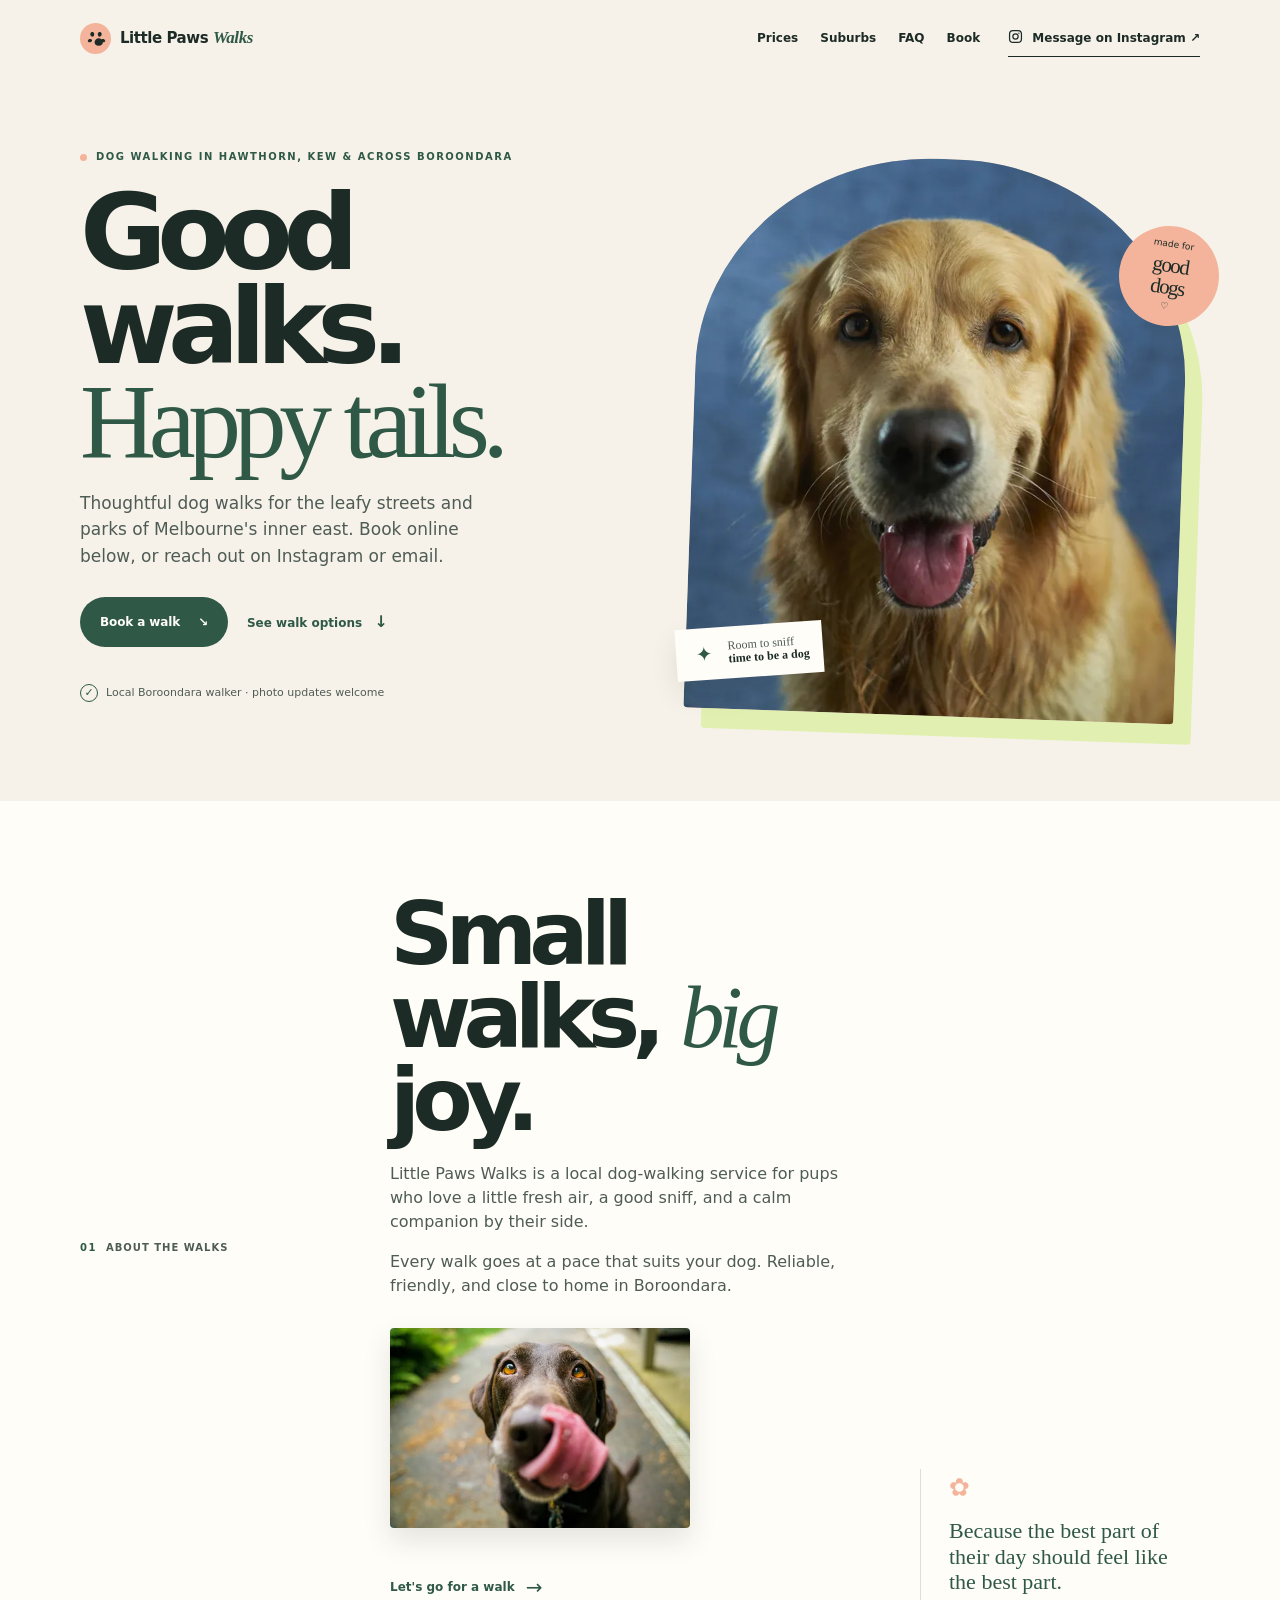
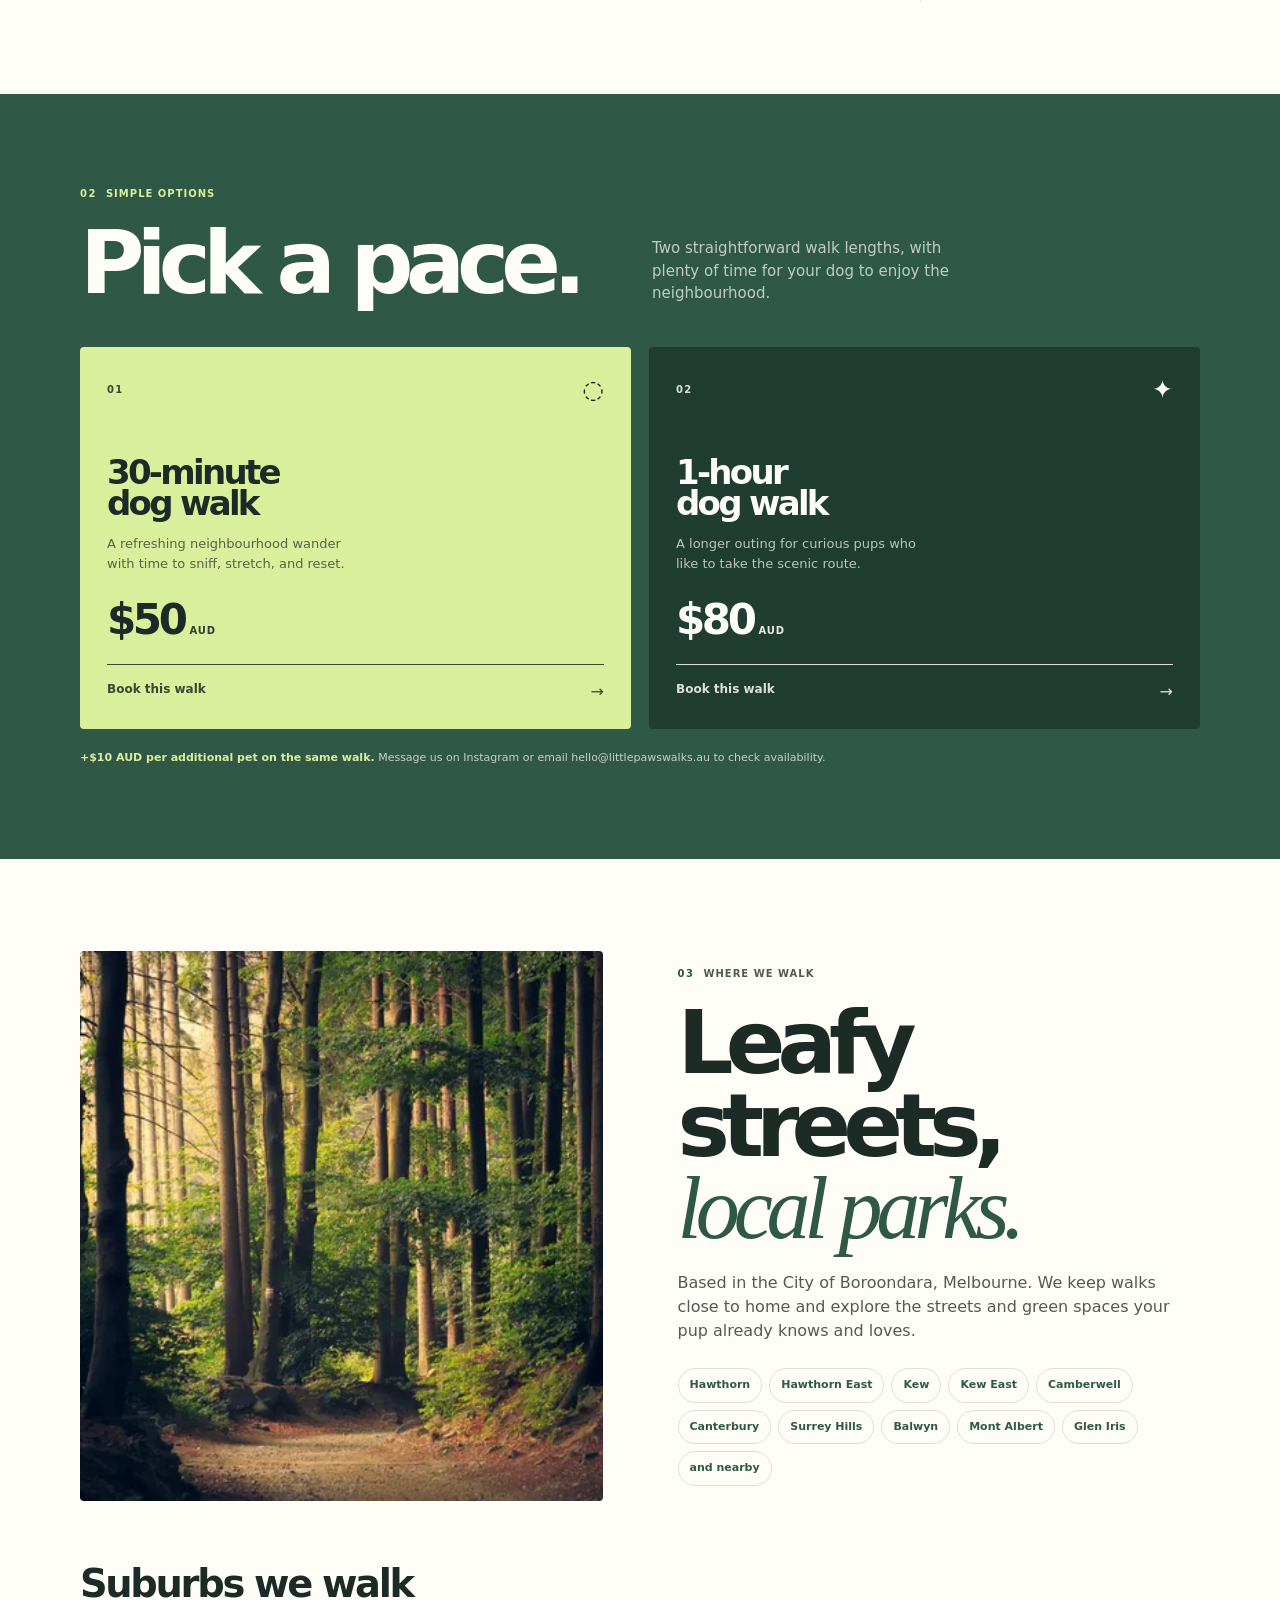
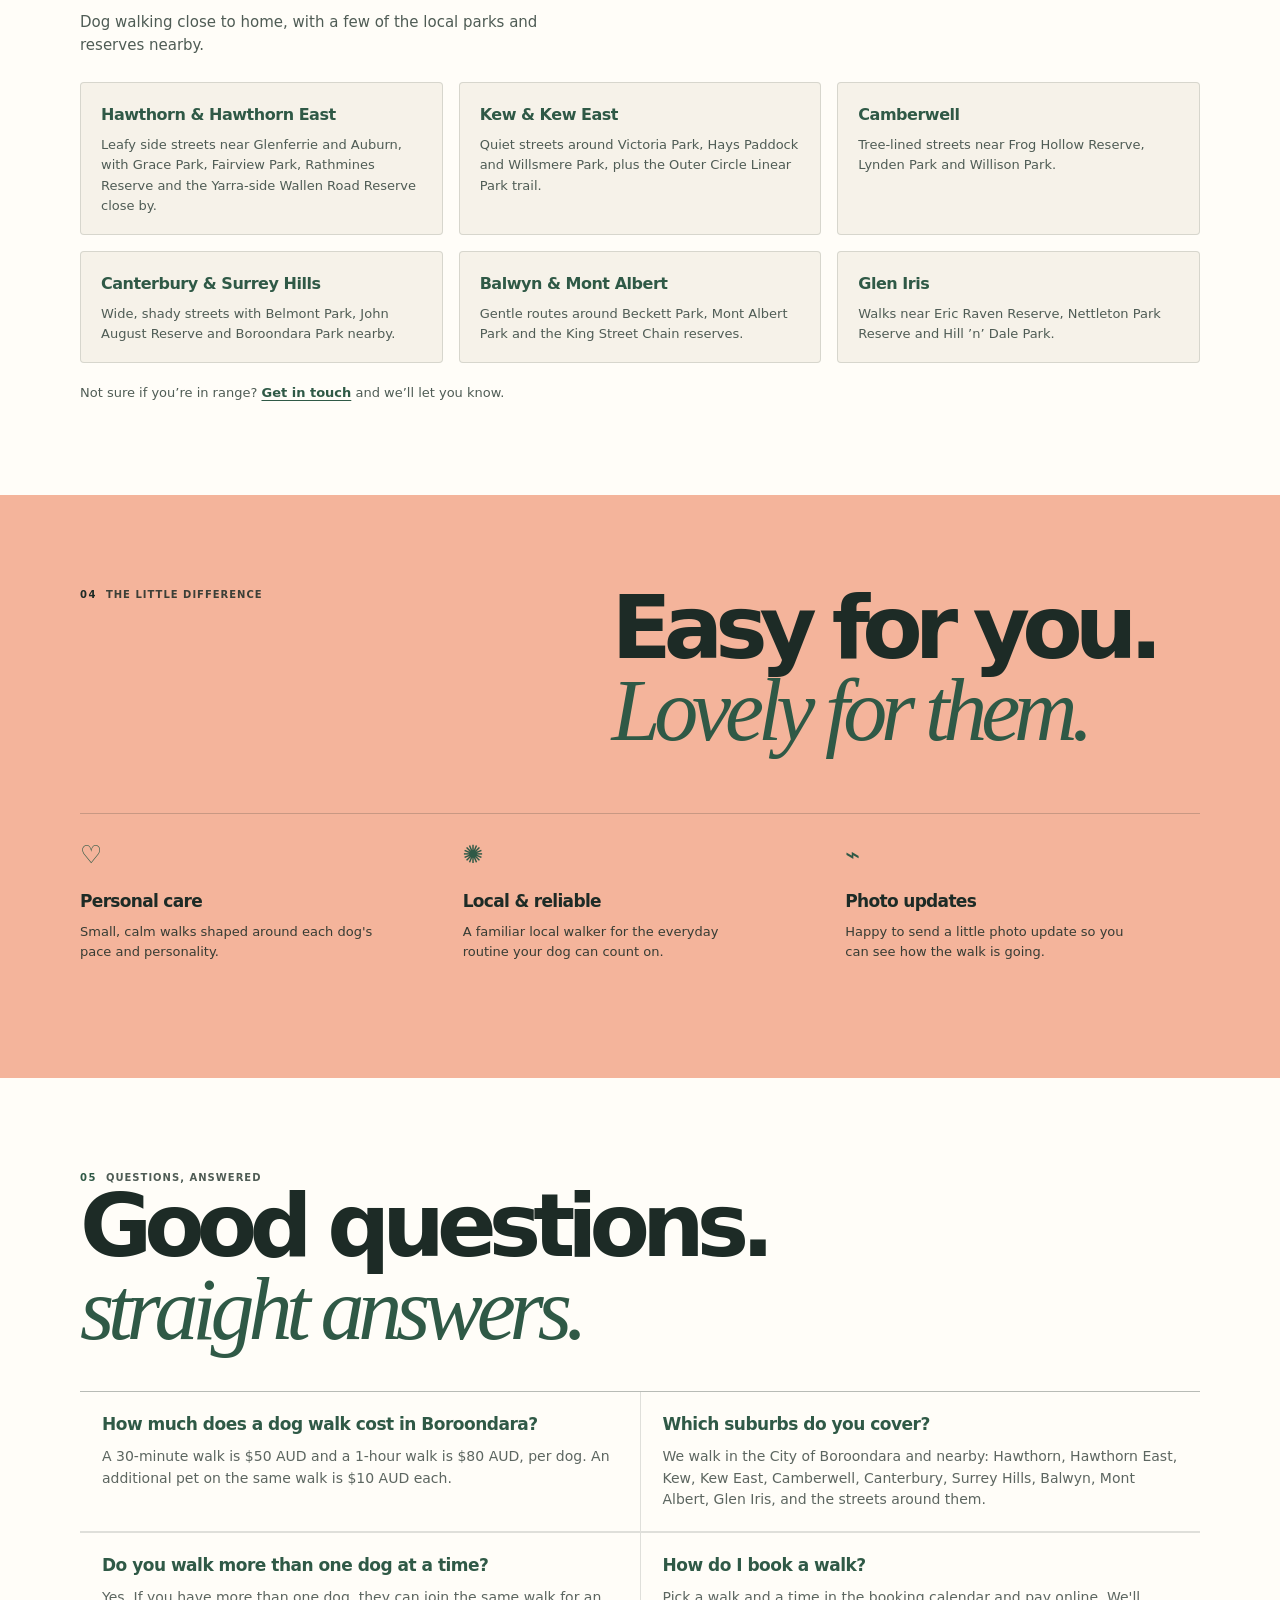
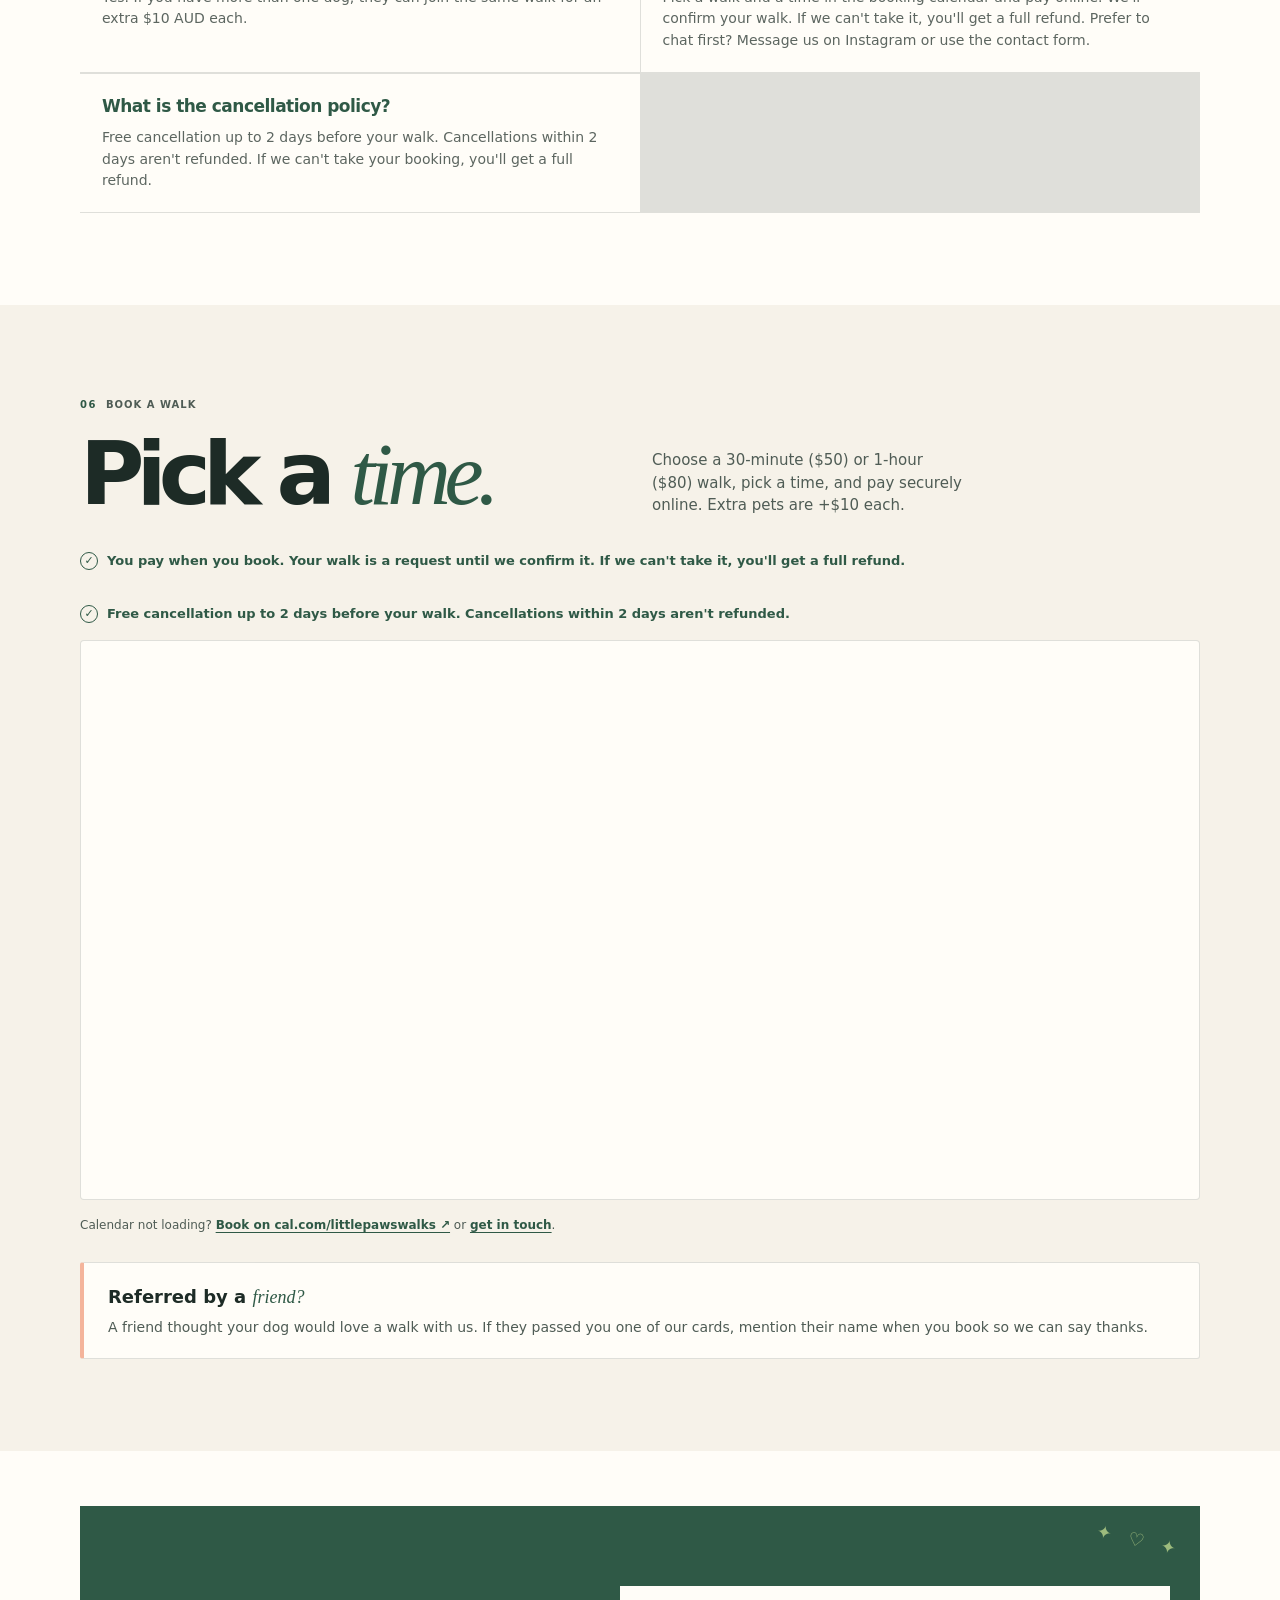
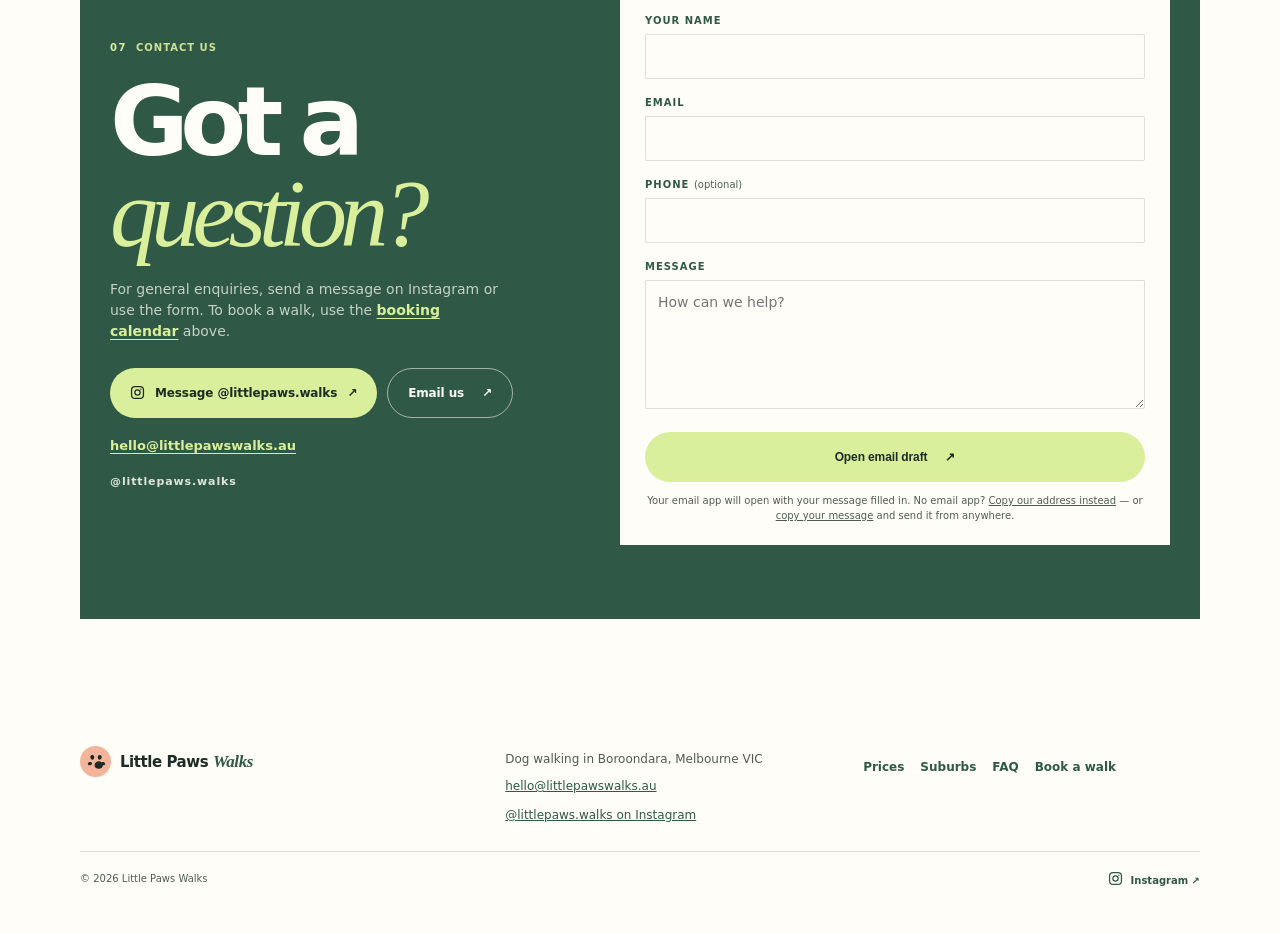
==== commit bc9f378f: "Draft: refresh referral block to match no-price card v2" ====
--- a/index.html
+++ b/index.html
@@ -50,7 +50,7 @@
         <a href="#faq">FAQ</a>
         <a href="#book">Book</a>
       </nav>
-      <a class="nav-cta" href="#book">Book a walk <span aria-hidden="true">↘</span></a>
+      <a class="nav-cta" href="https://ig.me/m/littlepaws.walks" target="_blank" rel="noopener noreferrer"><svg class="ig-icon" viewBox="0 0 24 24" fill="none" stroke="currentColor" stroke-width="2" stroke-linecap="round" stroke-linejoin="round" aria-hidden="true"><rect x="2.5" y="2.5" width="19" height="19" rx="5.5"/><circle cx="12" cy="12" r="4.2"/><circle cx="17.4" cy="6.6" r="1.1" fill="currentColor" stroke="none"/></svg> Message on Instagram <span aria-hidden="true">↗</span></a>
     </div>
   </header>
 
@@ -58,14 +58,9 @@
     <section class="hero" id="top">
       <div class="container hero-grid">
         <div class="hero-copy">
-          <h1 class="hero-title">Dog walking in Hawthorn, Kew &amp; across <span>Boroondara</span></h1>
-          <p class="hero-tagline"><span class="eyebrow-dot" aria-hidden="true"></span> Good walks. <em>Happy tails.</em></p>
+          <h1 class="eyebrow"><span class="eyebrow-dot" aria-hidden="true"></span> Dog walking in Hawthorn, Kew &amp; across Boroondara</h1>
+          <p class="hero-title">Good walks.<br><span>Happy tails.</span></p>
           <p class="hero-intro">Thoughtful dog walks for the leafy streets and parks of Melbourne's inner east. Book online below, or reach out on Instagram or email.</p>
-          <ul class="price-pills" aria-label="Prices">
-            <li><span>30 min</span><strong>$50</strong></li>
-            <li><span>1 hour</span><strong>$80</strong></li>
-            <li><span>Extra dog</span><strong>+$10</strong></li>
-          </ul>
           <div class="hero-actions">
             <a class="button button-primary" href="#book">Book a walk <span aria-hidden="true">↘</span></a>
             <a class="text-link" href="#services">See walk options <span aria-hidden="true">↓</span></a>
@@ -82,17 +77,6 @@
           <div class="photo-note"><span class="photo-note-icon" aria-hidden="true">✦</span><span>Room to sniff<br><strong>time to be a dog</strong></span></div>
           <div class="hero-sticker" aria-hidden="true"><span>made for</span><strong>good<br>dogs</strong><span>♡</span></div>
         </div>
-      </div>
-    </section>
-
-    <section class="steps" id="how" aria-labelledby="how-title">
-      <div class="container">
-        <h2 class="steps-title" id="how-title">How booking works</h2>
-        <ol class="steps-list">
-          <li><span class="step-num" aria-hidden="true">1</span><h3>Pick a walk</h3><p>Choose a 30-minute ($50) or 1-hour ($80) walk. Extra pets are +$10 each.</p></li>
-          <li><span class="step-num" aria-hidden="true">2</span><h3>Pick a time &amp; pay</h3><p>Pick a time in the booking calendar and pay securely online.</p></li>
-          <li><span class="step-num" aria-hidden="true">3</span><h3>We confirm</h3><p>Your walk is a request until we confirm it. If we can't take it, you'll get a full refund.</p></li>
-        </ol>
       </div>
     </section>
 
@@ -131,24 +115,17 @@
             <h3>30-minute<br>dog walk</h3>
             <p>A refreshing neighbourhood wander with time to sniff, stretch, and reset.</p>
             <div class="price"><strong>$50</strong><span>AUD</span></div>
-            <a class="button card-button" href="#book">Book this walk <span aria-hidden="true">↘</span></a>
+            <a class="card-link" href="#book">Book this walk <span aria-hidden="true">→</span></a>
           </article>
           <article class="service-card service-card-dark">
             <div class="service-top"><span class="service-number">02</span><span class="service-icon" aria-hidden="true">✦</span></div>
             <h3>1-hour<br>dog walk</h3>
             <p>A longer outing for curious pups who like to take the scenic route.</p>
             <div class="price"><strong>$80</strong><span>AUD</span></div>
-            <a class="button card-button" href="#book">Book this walk <span aria-hidden="true">↘</span></a>
+            <a class="card-link" href="#book">Book this walk <span aria-hidden="true">→</span></a>
           </article>
-          <article class="service-card service-card-extra">
-            <div class="service-top"><span class="service-number">03</span><span class="service-icon" aria-hidden="true">♡</span></div>
-            <h3>Extra<br>dogs</h3>
-            <p>More than one dog? They can join the same walk.</p>
-            <div class="price"><strong>+$10</strong><span>AUD per additional pet</span></div>
-            <a class="button card-button" href="#book">Book a walk <span aria-hidden="true">↘</span></a>
-          </article>
-        </div>
-        <p class="pricing-note">Prices are per walk, in AUD. Message us on Instagram or email hello@littlepawswalks.au to check availability.</p>
+        </div>
+        <p class="pricing-note"><strong>+$10 AUD per additional pet on the same walk.</strong> Message us on Instagram or email hello@littlepawswalks.au to check availability.</p>
       </div>
     </section>
 
@@ -198,26 +175,26 @@
         <div class="section-label">05 <span>Questions, answered</span></div>
         <h2>Good questions.<br><em>straight answers.</em></h2>
         <div class="faq-grid">
-          <details class="faq-item" open>
-            <summary><h3>How much does a dog walk cost in Boroondara?</h3></summary>
+          <div class="faq-item">
+            <h3>How much does a dog walk cost in Boroondara?</h3>
             <p>A 30-minute walk is $50 AUD and a 1-hour walk is $80 AUD, per dog. An additional pet on the same walk is $10 AUD each.</p>
-          </details>
-          <details class="faq-item">
-            <summary><h3>Which suburbs do you cover?</h3></summary>
+          </div>
+          <div class="faq-item">
+            <h3>Which suburbs do you cover?</h3>
             <p>We walk in the City of Boroondara and nearby: Hawthorn, Hawthorn East, Kew, Kew East, Camberwell, Canterbury, Surrey Hills, Balwyn, Mont Albert, Glen Iris, and the streets around them.</p>
-          </details>
-          <details class="faq-item">
-            <summary><h3>Do you walk more than one dog at a time?</h3></summary>
+          </div>
+          <div class="faq-item">
+            <h3>Do you walk more than one dog at a time?</h3>
             <p>Yes. If you have more than one dog, they can join the same walk for an extra $10 AUD each.</p>
-          </details>
-          <details class="faq-item">
-            <summary><h3>How do I book a walk?</h3></summary>
+          </div>
+          <div class="faq-item">
+            <h3>How do I book a walk?</h3>
             <p>Pick a walk and a time in the booking calendar and pay online. We'll confirm your walk. If we can't take it, you'll get a full refund. Prefer to chat first? Message us on Instagram or use the contact form.</p>
-          </details>
-          <details class="faq-item">
-            <summary><h3>What is the cancellation policy?</h3></summary>
+          </div>
+          <div class="faq-item">
+            <h3>What is the cancellation policy?</h3>
             <p>Free cancellation up to 2 days before your walk. Cancellations within 2 days aren't refunded. If we can't take your booking, you'll get a full refund.</p>
-          </details>
+          </div>
         </div>
       </div>
     </section>
@@ -235,6 +212,10 @@
         <p class="book-note"><span class="note-check" aria-hidden="true">✓</span> Free cancellation up to 2 days before your walk. Cancellations within 2 days aren't refunded.</p>
         <div class="cal-embed" id="cal-booking" role="region" aria-label="Booking calendar"><noscript><p>Booking is available at <a href="https://cal.com/littlepawswalks" target="_blank" rel="noopener noreferrer">cal.com/littlepawswalks</a>.</p></noscript></div>
         <p class="book-fallback">Calendar not loading? <a href="https://cal.com/littlepawswalks" target="_blank" rel="noopener noreferrer">Book on cal.com/littlepawswalks ↗</a> or <a href="#contact">get in touch</a>.</p>
+        <aside class="referral-block" aria-labelledby="referral-title">
+          <h3 id="referral-title">Referred by a <em>friend?</em></h3>
+          <p>A friend thought your dog would love a walk with us. If they passed you one of our cards, mention their name when you book so we can say thanks.</p>
+        </aside>
       </div>
     </section>
 
@@ -296,7 +277,7 @@
     </div>
   </footer>
 
-  <div class="sticky-cta"><a href="#book"><span class="sticky-from">From $50</span> Book a walk <span aria-hidden="true">↘</span></a></div>
+  <div class="sticky-cta"><a href="#book">Book a walk <span aria-hidden="true">↘</span></a></div>
 
   <script>
     (function () {
--- a/styles.css
+++ b/styles.css
@@ -259,43 +259,7 @@
   *, *::before, *::after { transition: none !important; animation: none !important; }
 }
 
-/* layout v2 (draft/layout-v2-2026-11-03) */
-.hero-title { font-family: var(--sans); font-size: clamp(2.6rem, 11vw, 4.6rem); line-height: .98; letter-spacing: -.06em; font-weight: 800; }
-.hero-tagline { display: flex; align-items: center; gap: 9px; margin: 0 0 16px; font-family: var(--serif); font-size: 24px; color: var(--ink); }
-.hero-tagline em { color: var(--green); }
-.price-pills { display: flex; flex-wrap: wrap; gap: 8px; margin: 0 0 24px; padding: 0; list-style: none; }
-.price-pills li { display: flex; flex-direction: column; min-width: 86px; padding: 9px 14px; border: 1px solid var(--line); border-radius: 14px; background: var(--paper); }
-.price-pills span { color: var(--muted); font-size: 11px; font-weight: 700; }
-.price-pills strong { color: var(--green); font-size: 22px; letter-spacing: -.05em; line-height: 1.1; }
-.nav-cta { padding: 10px 16px !important; border: 0 !important; border-radius: 999px; background: var(--green); color: var(--paper); }
-.nav-cta:hover, .nav-cta:focus-visible { background: var(--green-deep); }
-.steps { padding: 44px 0; background: var(--lime); }
-.steps-title { margin: 0 0 18px; font-size: 22px; letter-spacing: -.04em; }
-.steps-list { display: grid; gap: 18px; margin: 0; padding: 0; list-style: none; }
-.steps-list li { display: grid; grid-template-columns: 34px 1fr; column-gap: 12px; }
-.step-num { grid-row: span 2; display: grid; place-items: center; width: 34px; height: 34px; border-radius: 50%; background: var(--green-deep); color: var(--paper); font-weight: 800; }
-.steps-list h3 { margin: 4px 0 2px; font-size: 16px; letter-spacing: -.03em; }
-.steps-list p { margin: 0; color: var(--ink); font-size: 14px; }
-.about.section-pad, .area.section-pad { padding: 64px 0; }
-.about-image { margin: 20px 0; }
-.service-card { min-height: 0; }
-.service-card h3 { margin-top: 30px; }
-.service-card-extra { background: var(--peach); color: var(--ink); }
-.card-button { margin-top: 22px; align-self: flex-start; background: var(--paper); color: var(--ink); }
-.service-card-dark .card-button { background: var(--lime); }
-.suburbs { margin-top: 40px; }
-.suburb-card { padding: 16px; }
-.faq-grid { align-items: start; }
-.faq-item summary { display: flex; justify-content: space-between; align-items: center; gap: 12px; cursor: pointer; list-style: none; }
-.faq-item summary::-webkit-details-marker { display: none; }
-.faq-item summary::after { content: "+"; flex: none; color: var(--green); font-size: 22px; line-height: 1; }
-.faq-item[open] summary::after { content: "–"; }
-.faq-item summary h3 { margin: 0; }
-.faq-item summary:focus-visible { outline: 2px solid var(--green); outline-offset: 4px; }
-.faq-item p { margin-top: 10px; }
-.sticky-cta .sticky-from { color: var(--lime); font-size: 13px; font-weight: 700; }
-@media (min-width: 700px) {
-  .steps-list { grid-template-columns: repeat(3, 1fr); gap: 28px; }
-  .service-cards { grid-template-columns: repeat(3, 1fr); }
-}
-@media (min-width: 1020px) { .hero-title { font-size: 4.6rem; } }
+.referral-block { margin-top: 28px; padding: 20px 24px; background: var(--paper); border: 1px solid var(--line); border-left: 4px solid var(--peach); border-radius: 3px; }
+.referral-block h3 { margin: 0 0 6px; font-size: 18px; }
+.referral-block h3 em { color: var(--green); font-family: var(--serif); font-weight: 400; }
+.referral-block p { margin: 0; color: var(--muted); font-size: 14px; }
